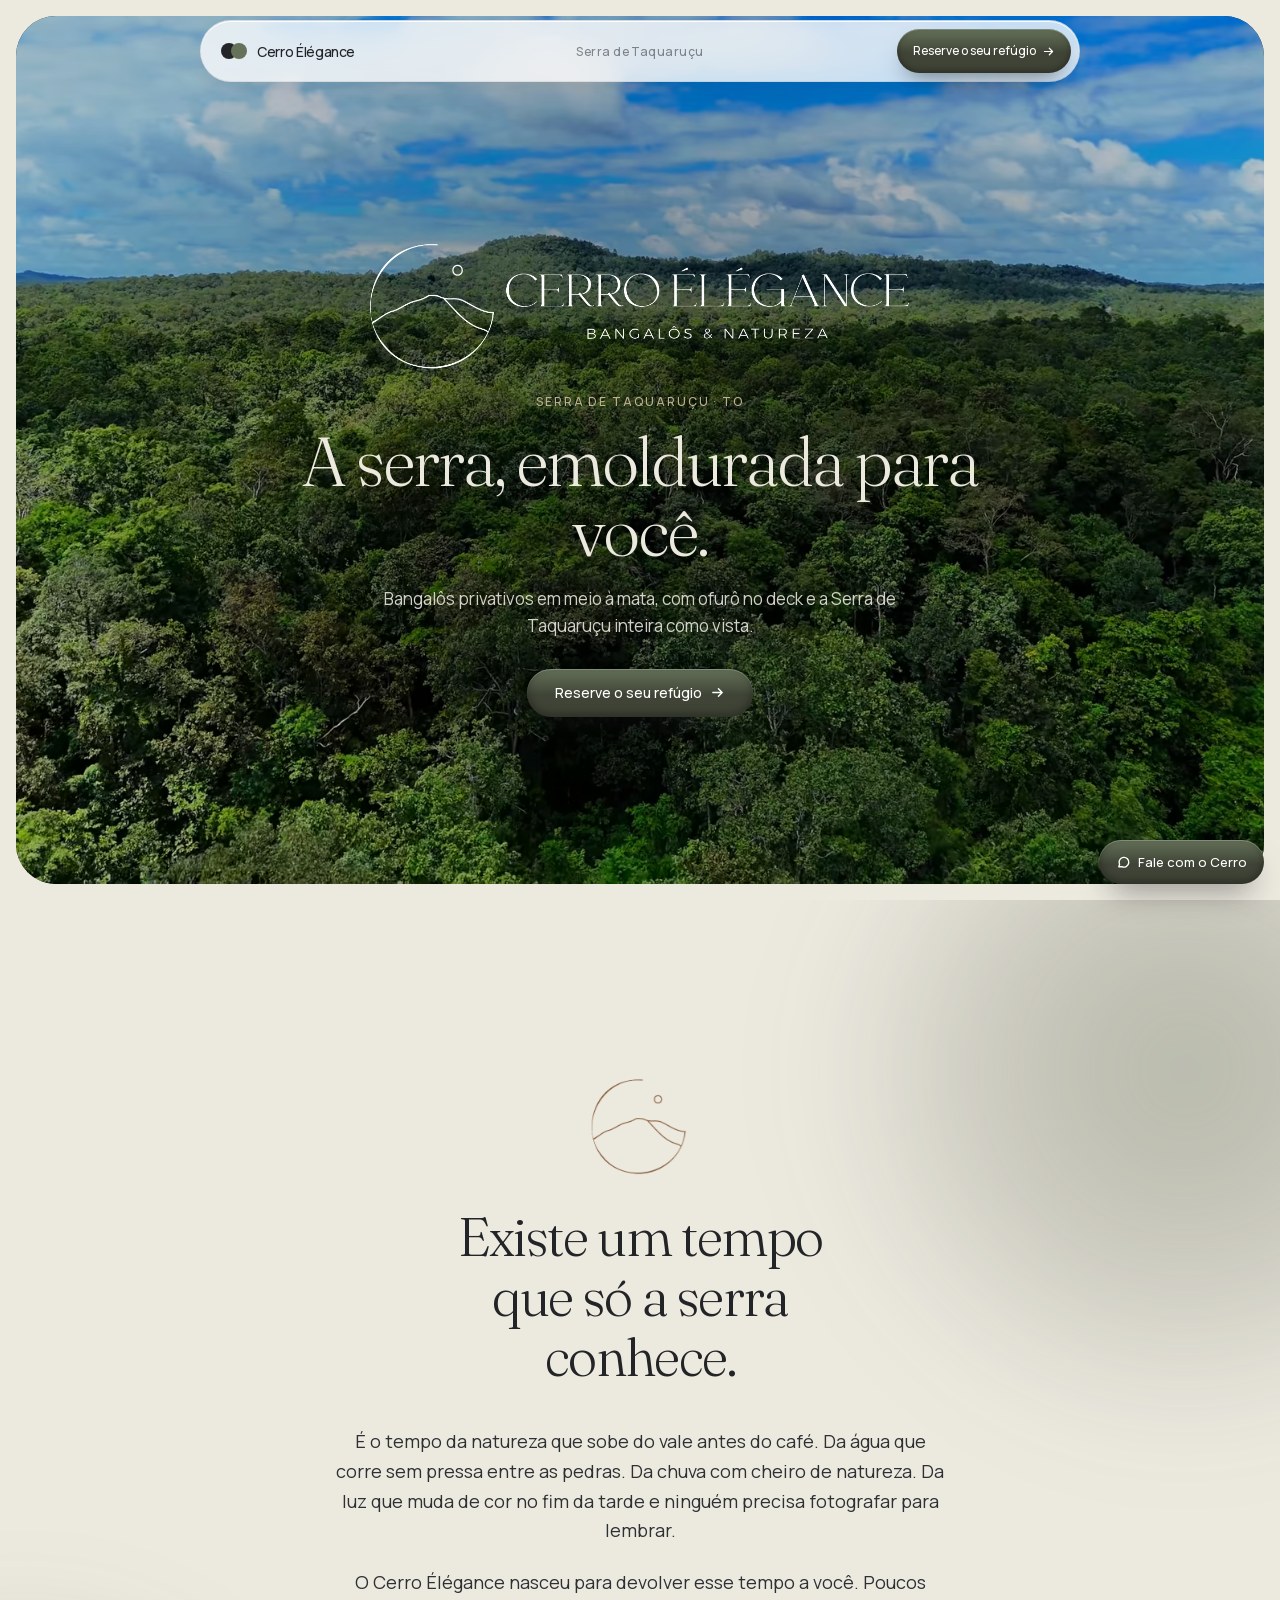
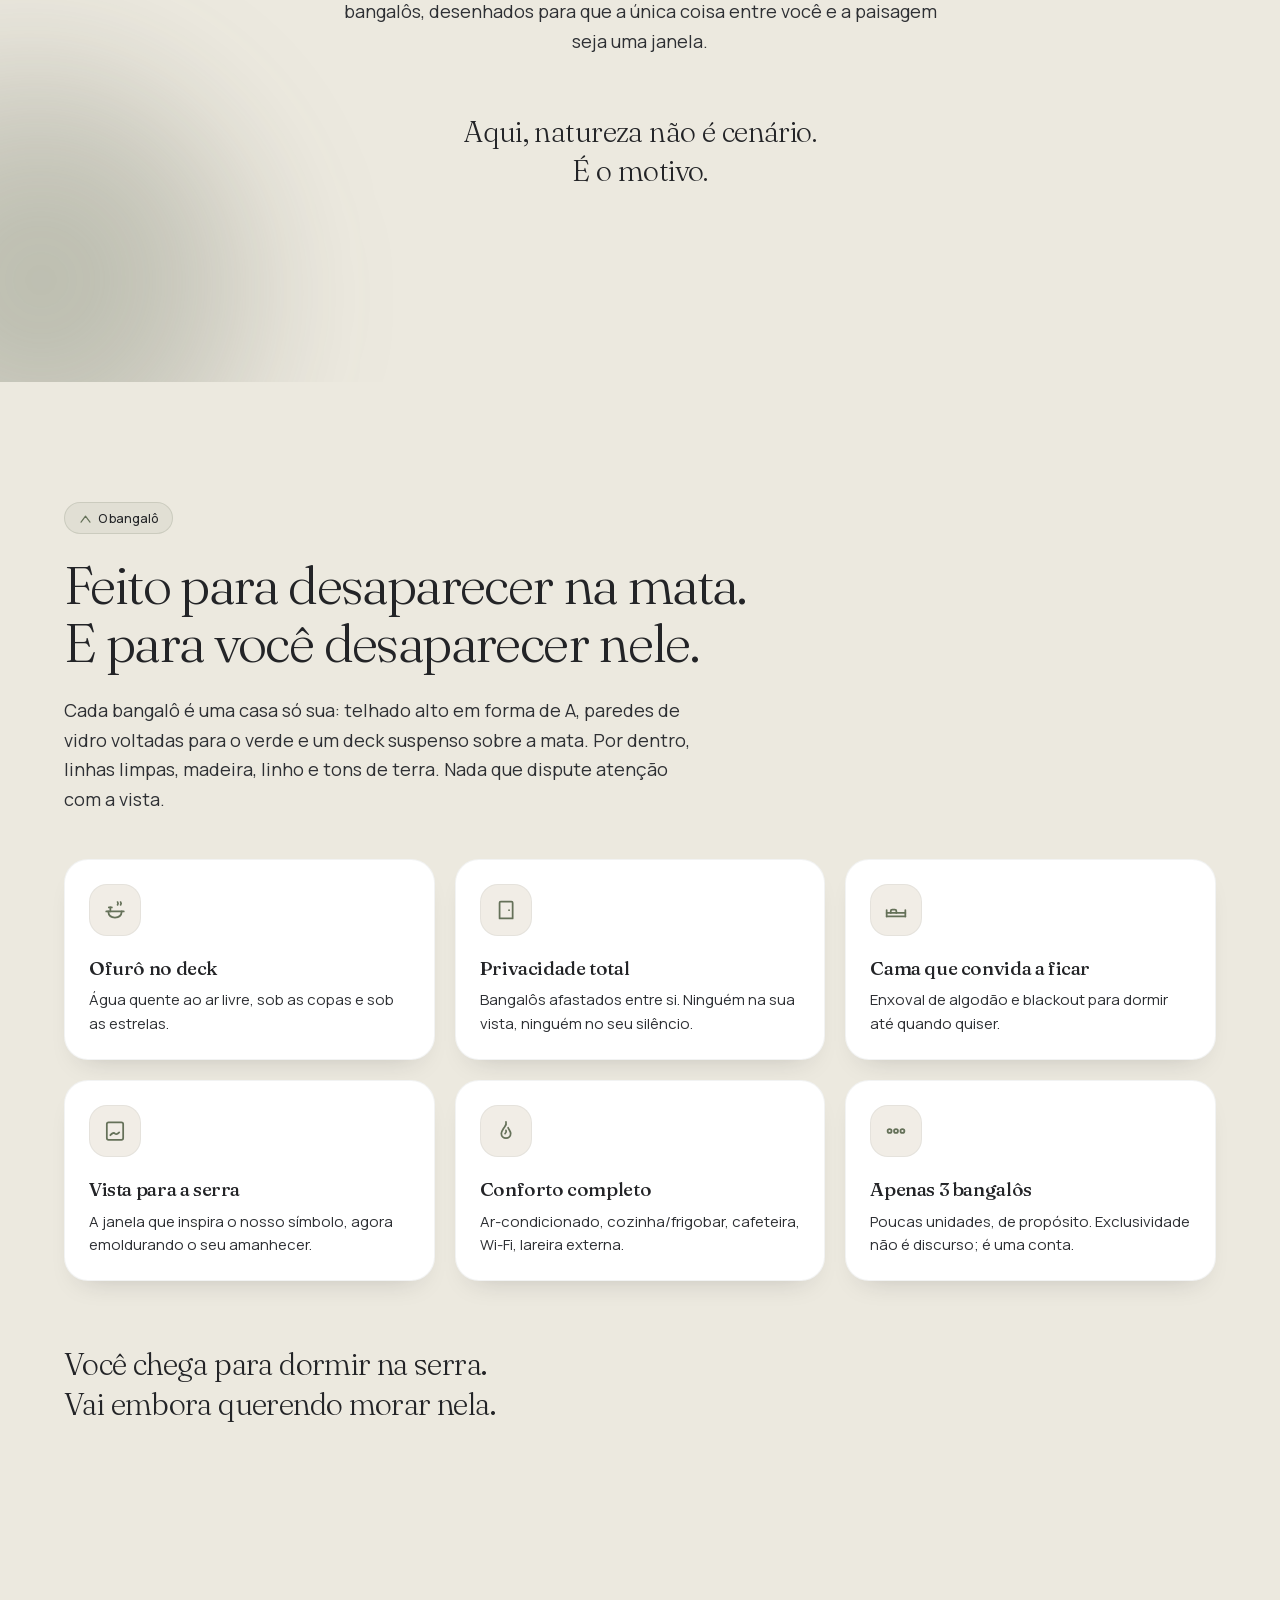
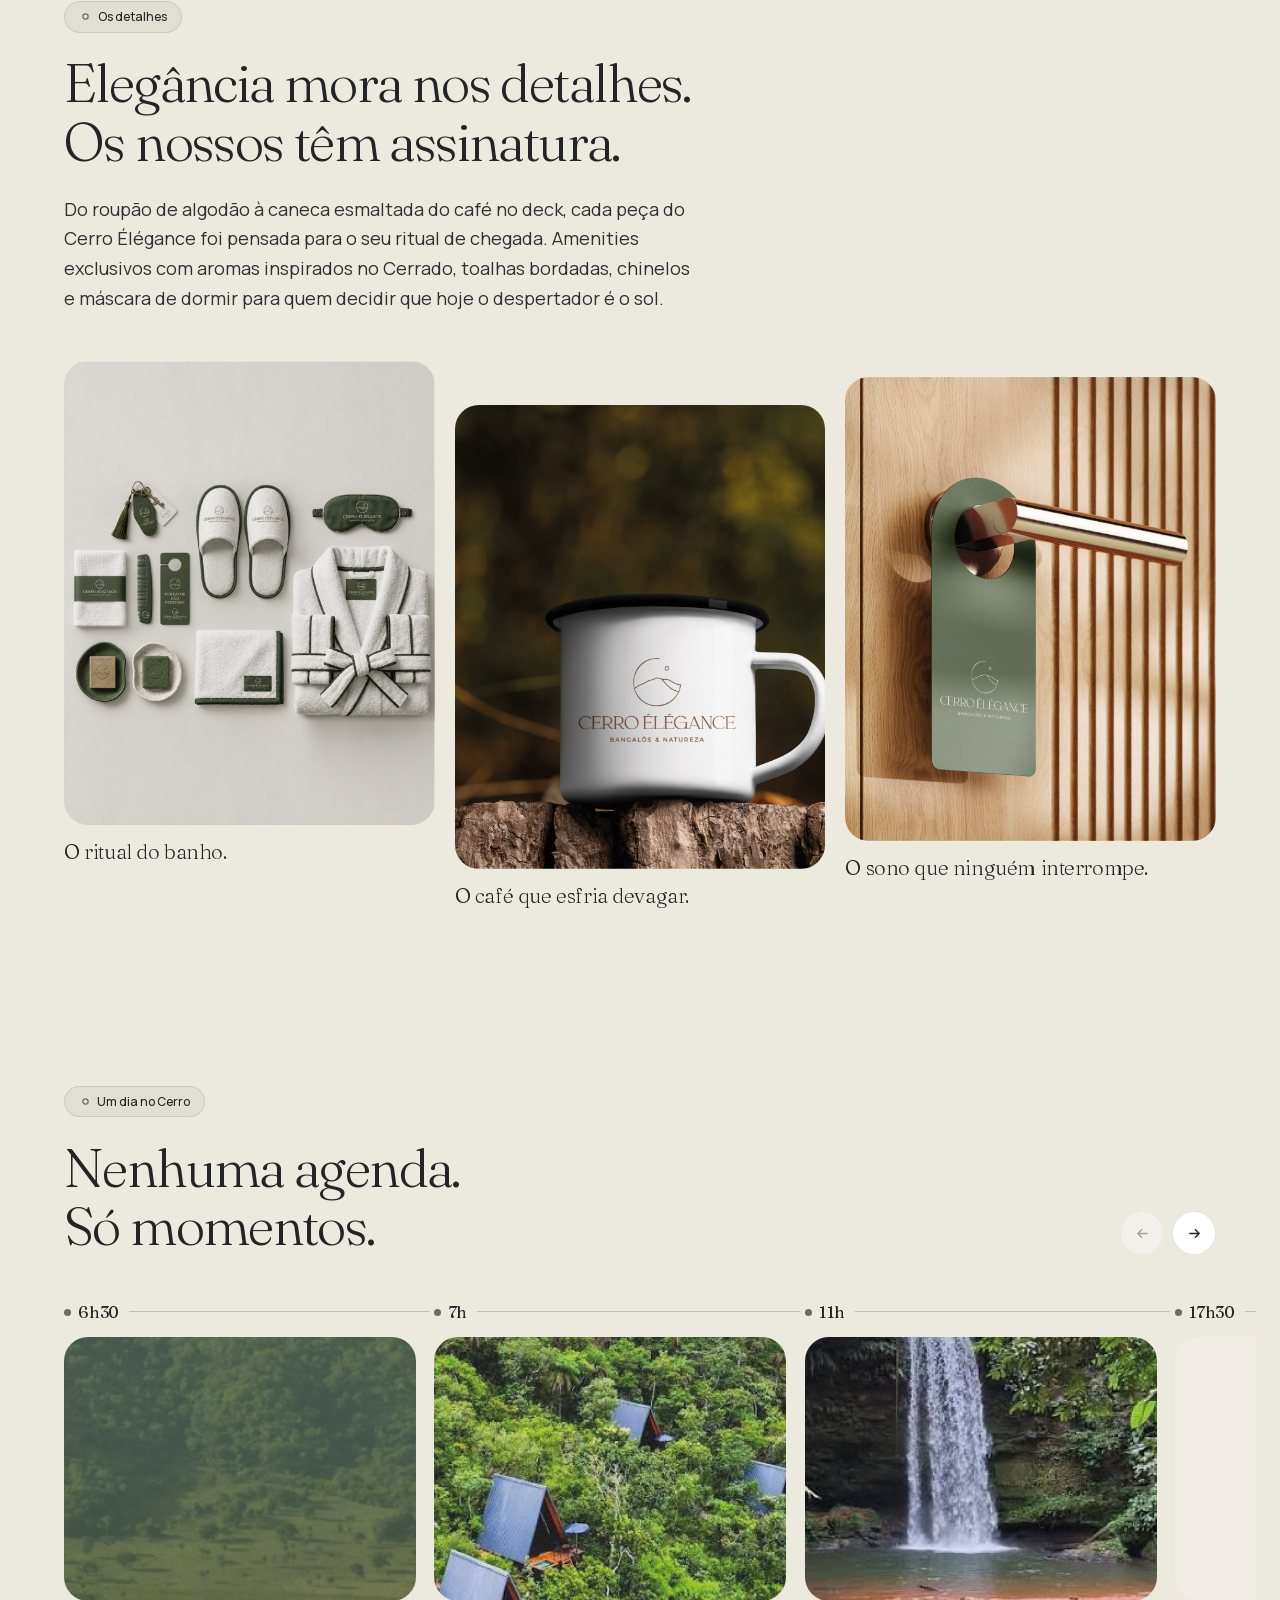
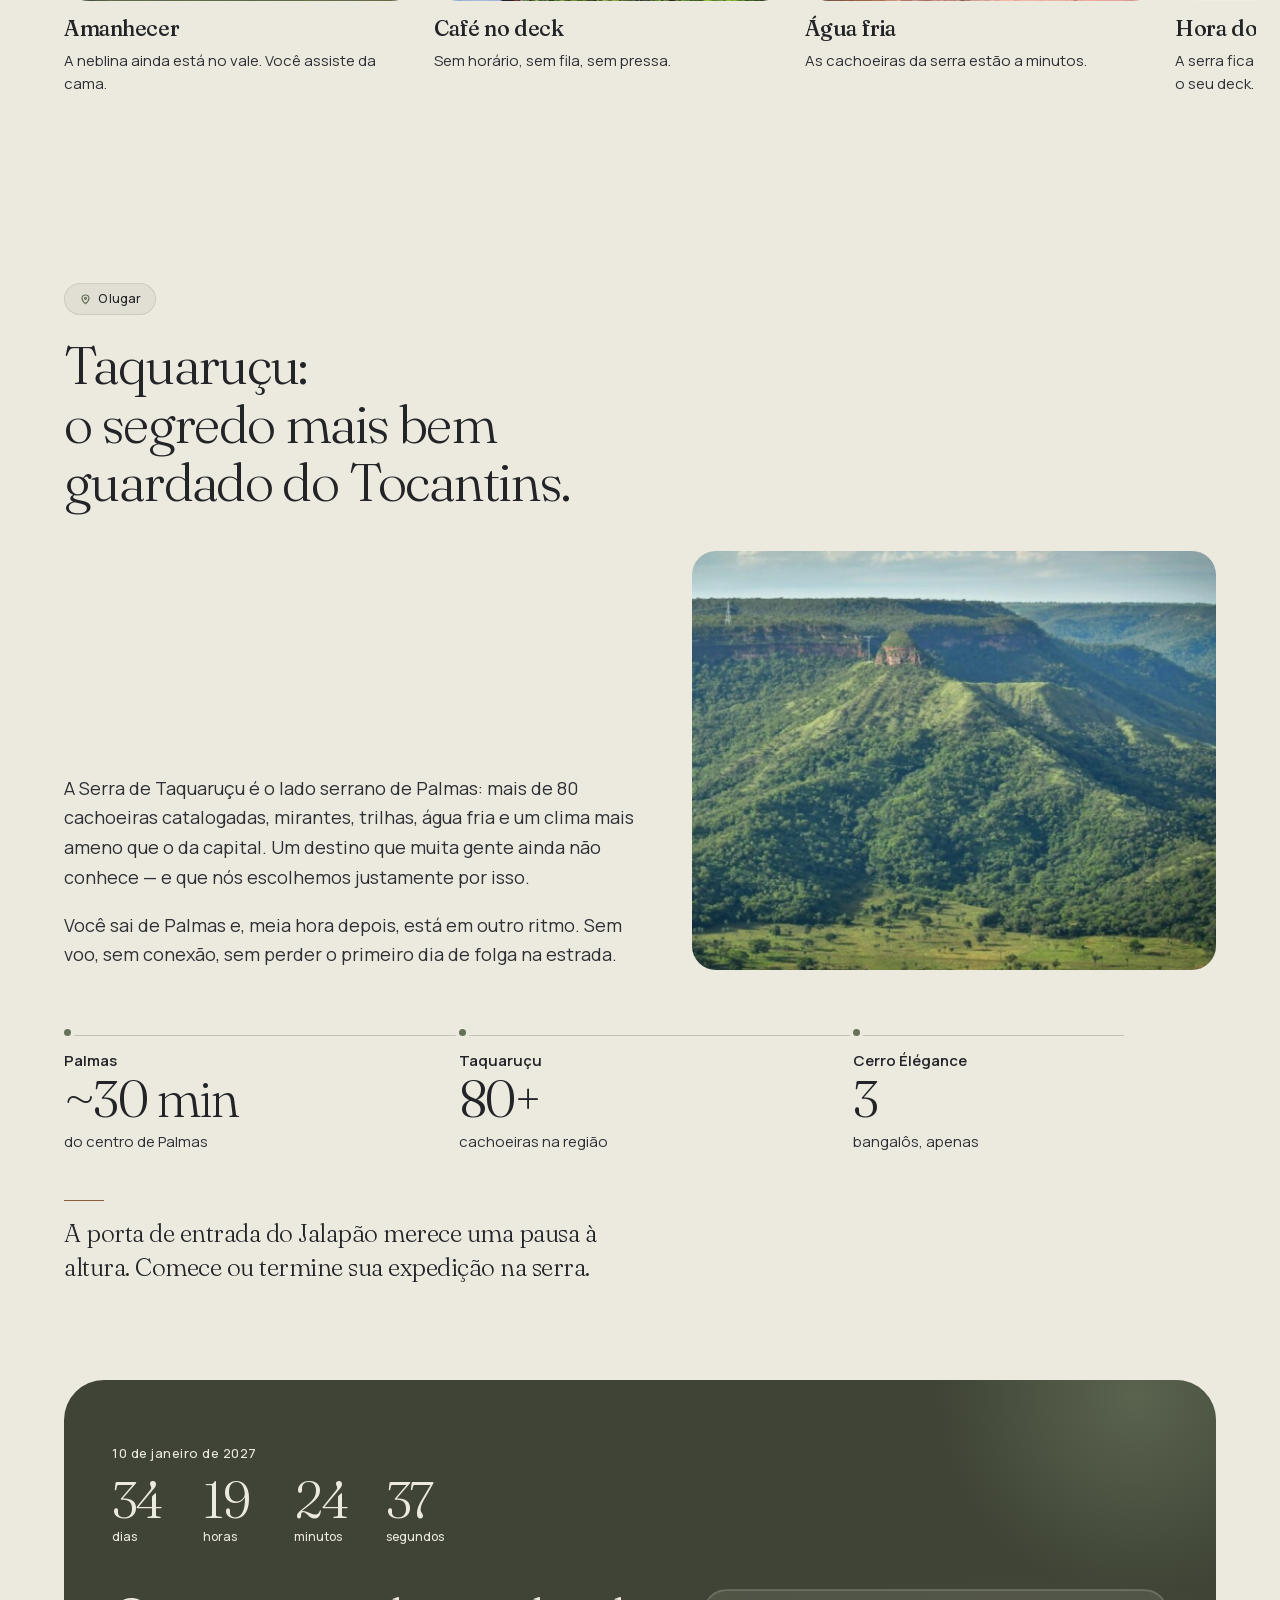
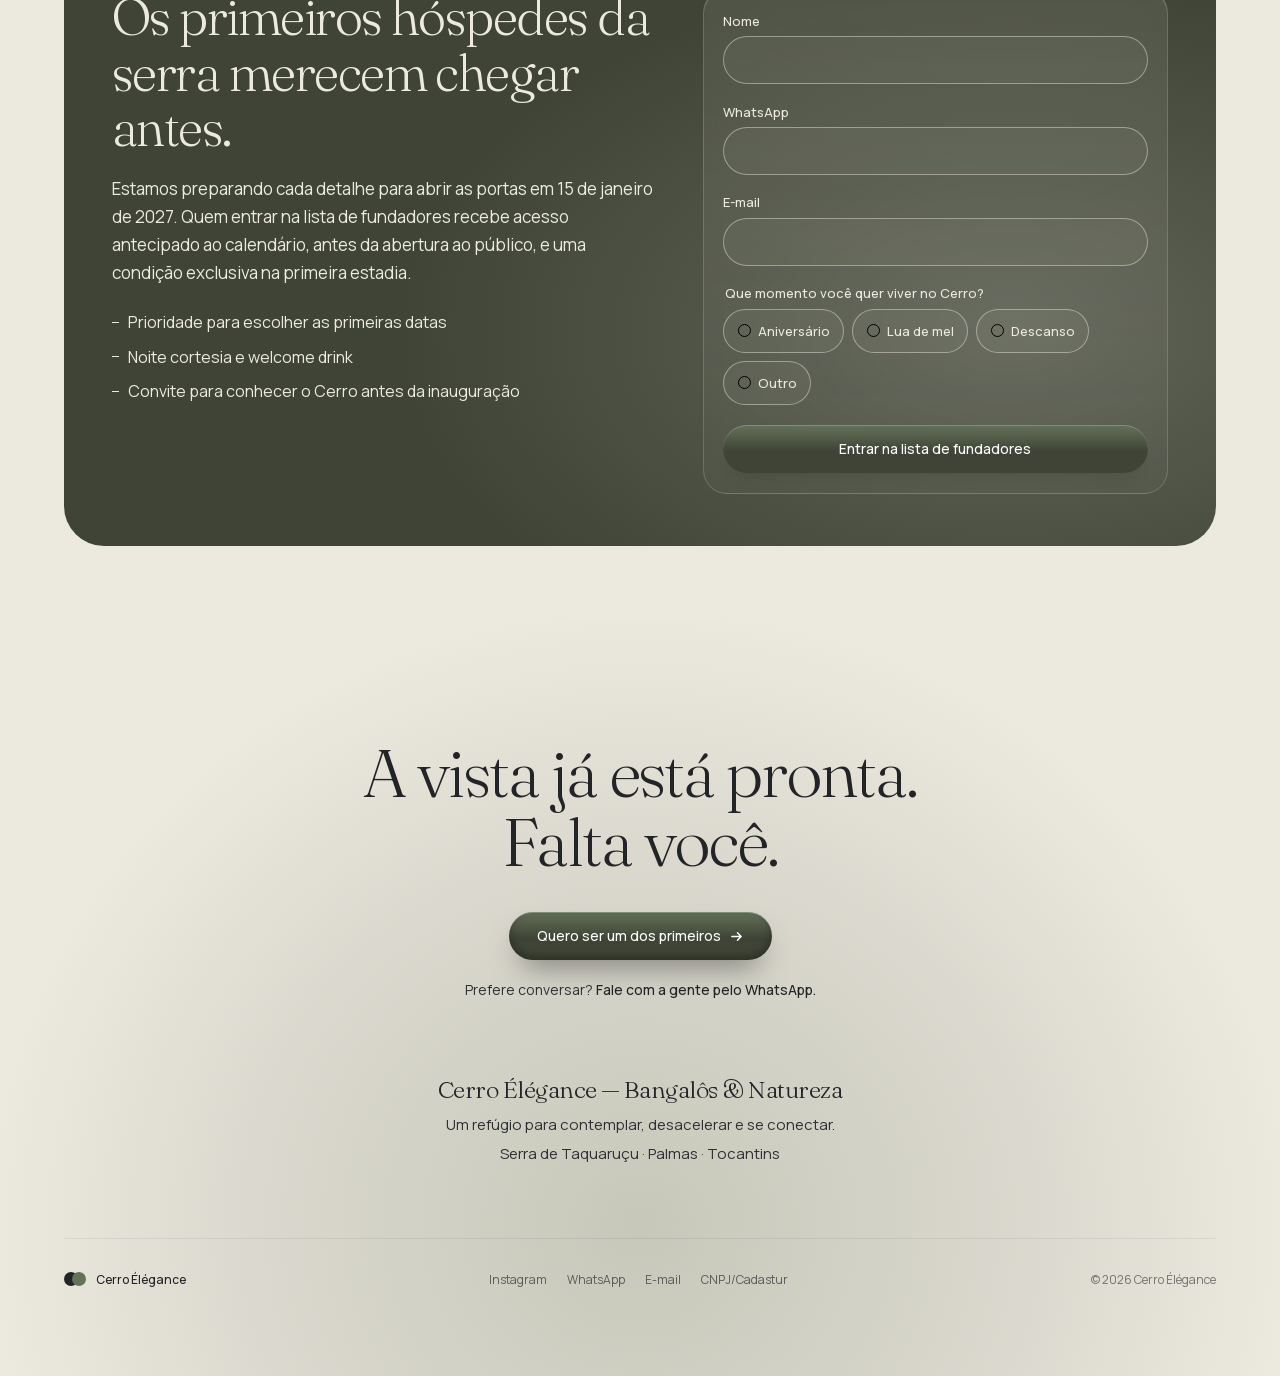
==== index.html @ 6784fa39 "Publica o site do Cerro Élégance." ====
<!DOCTYPE html>
<html lang="pt-BR">
<head>
  <meta charset="utf-8">
  <meta name="viewport" content="width=device-width, initial-scale=1">
  <title>Cerro Élégance — A serra, emoldurada para você</title>
  <meta name="description" content="Bangalôs privativos em meio à mata, com ofurô no deck e a Serra de Taquaruçu inteira como vista.">
  <meta name="theme-color" content="#ECE9DF">
  <meta property="og:title" content="Cerro Élégance — A serra, emoldurada para você">
  <meta property="og:description" content="Bangalôs privativos em meio à mata, com ofurô no deck e a Serra de Taquaruçu inteira como vista.">
  <meta property="og:type" content="website">
  <meta property="og:image" content="assets/hero/hero-floresta-poster.webp">
  <link rel="stylesheet" href="design-system/tokens.css">
  <link rel="stylesheet" href="design-system/assets/overview/assets/fonts.googleapis.com/css2__qf7d38554.css">
  <link rel="stylesheet" href="design-system/assets/overview/assets/fonts.googleapis.com/css2__qed4d15e6.css">
  <link rel="stylesheet" href="design-system/assets/overview/assets/fonts.googleapis.com/css2__q409fcde3.css">
  <link rel="stylesheet" href="css/styles.css">
</head>
<body>
  <a class="skip" href="#conteudo">Ir para o conteúdo</a>

  <header id="nav" class="nav">
    <div id="navCapsule" class="nav-capsule">
      <a class="brand" href="#topo">
        <span class="brand-mark" aria-hidden="true">
          <span></span>
          <span></span>
        </span>
        <span class="brand-name">Cerro Élégance</span>
      </a>
      <p class="nav-place">Serra de Taquaruçu</p>
      <a class="btn nav-cta" href="#reserva">
        Reserve o seu refúgio
        <svg viewBox="0 0 16 16" width="13" height="13" aria-hidden="true">
          <path d="M3 8h10M9 4l4 4-4 4" fill="none" stroke="currentColor" stroke-width="1.5" stroke-linecap="round" stroke-linejoin="round"/>
        </svg>
      </a>
    </div>
  </header>

  <div class="frame">
    <div class="shell">
      <section class="hero" id="topo" aria-label="Cerro Élégance">
        <div class="hero-media">
          <video class="hero-video" autoplay muted loop playsinline preload="auto"
                 poster="assets/hero/hero-floresta-poster.webp"
                 aria-hidden="true">
            <source src="assets/hero/hero-floresta.webm" type='video/webm; codecs="av01.0.08M.10"'>
            <source src="assets/hero/hero-floresta.mp4" type="video/mp4">
          </video>
          <div class="hero-veil" aria-hidden="true"></div>
        </div>

        <div class="hero-copy" id="conteudo">
          <img class="hero-logo" src="assets/brand/logo-branca.png" width="1024" height="247" alt="Cerro Élégance. Bangalôs e natureza.">
          <p class="eyebrow">Serra de Taquaruçu · TO</p>
          <h1>A serra, emoldurada para você.</h1>
          <p class="lead">Bangalôs privativos em meio à mata, com ofurô no deck e a Serra de Taquaruçu inteira como vista.</p>
          <a class="btn" id="reserva" href="#reserva">
            Reserve o seu refúgio
            <svg viewBox="0 0 16 16" width="15" height="15" aria-hidden="true">
              <path d="M3 8h10M9 4l4 4-4 4" fill="none" stroke="currentColor" stroke-width="1.5" stroke-linecap="round" stroke-linejoin="round"/>
            </svg>
          </a>
        </div>
      </section>
    </div>
  </div>

  <section class="tempo" id="tempo" aria-labelledby="tempo-title">
    <div class="tempo-bloom tempo-bloom-a" data-bloom aria-hidden="true"></div>
    <div class="tempo-bloom tempo-bloom-b" data-bloom aria-hidden="true"></div>
    <canvas class="tempo-rain" id="tempoRain" aria-hidden="true"></canvas>
    <div class="tempo-copy">
      <img class="tempo-mark" src="assets/brand/simbolo.png" width="248" height="246" alt="" data-rise>
      <h2 id="tempo-title" data-rise>Existe um tempo que só a serra conhece.</h2>
      <p data-rise>É o tempo da natureza que sobe do vale antes do café. Da água que corre sem pressa entre as pedras. Da chuva com cheiro de natureza. Da luz que muda de cor no fim da tarde e ninguém precisa fotografar para lembrar.</p>
      <p data-rise>O Cerro Élégance nasceu para devolver esse tempo a você. Poucos bangalôs, desenhados para que a única coisa entre você e a paisagem seja uma janela.</p>
      <p class="tempo-close" data-rise>Aqui, natureza não é cenário.<br>É o motivo.</p>
    </div>
  </section>

  <section class="bangalo" id="bangalo" aria-labelledby="bangalo-title" data-reveal>
    <div class="bangalo-inner">
      <p class="bangalo-kicker">
        <svg viewBox="0 0 16 16" width="13" height="13" aria-hidden="true">
          <path d="M2.5 12.5 8 5.2l5.5 7.3" fill="none" stroke="currentColor" stroke-width="1.5" stroke-linecap="round" stroke-linejoin="round"/>
        </svg>
        O bangalô
      </p>
      <h2 id="bangalo-title">Feito para desaparecer na mata.<br class="bangalo-break"> E para você desaparecer nele.</h2>
      <p class="bangalo-lead">Cada bangalô é uma casa só sua: telhado alto em forma de A, paredes de vidro voltadas para o verde e um deck suspenso sobre a mata. Por dentro, linhas limpas, madeira, linho e tons de terra. Nada que dispute atenção com a vista.</p>
      <ul class="bangalo-grid">
        <li>
          <span class="bangalo-icon" aria-hidden="true">
            <svg viewBox="0 0 24 24" width="28" height="28">
              <path d="M4.5 13.2h15"/>
              <path d="M6.2 13.2c.3 3.5 2.6 5.3 5.8 5.3s5.5-1.8 5.8-5.3"/>
              <path d="M8 13.2V9.8"/>
              <path d="M6.7 9.8h2.6"/>
              <path d="M14.2 7.6c.6-.8.6-1.6 0-2.4"/>
              <path d="M16.8 7.6c.6-.8.6-1.6 0-2.4"/>
            </svg>
          </span>
          <h3>Ofurô no deck</h3>
          <p>Água quente ao ar livre, sob as copas e sob as estrelas.</p>
        </li>
        <li>
          <span class="bangalo-icon" aria-hidden="true">
            <svg viewBox="0 0 24 24" width="28" height="28">
              <path d="M7.5 4.8h9.2c.6 0 1 .4 1 1V19.2H6.5V5.8c0-.6.4-1 1-1z"/>
              <path d="M14.6 12.2h.01"/>
            </svg>
          </span>
          <h3>Privacidade total</h3>
          <p>Bangalôs afastados entre si. Ninguém na sua vista, ninguém no seu silêncio.</p>
        </li>
        <li>
          <span class="bangalo-icon" aria-hidden="true">
            <svg viewBox="0 0 24 24" width="28" height="28">
              <path d="M4 17.5V12"/>
              <path d="M20 17.5V12"/>
              <path d="M4 14.5h16"/>
              <path d="M4 17.5h16"/>
              <path d="M7.5 14.5v-1.6c0-.7.6-1.3 1.3-1.3h2.2c.7 0 1.3.6 1.3 1.3v1.6"/>
            </svg>
          </span>
          <h3>Cama que convida a ficar</h3>
          <p>Enxoval de algodão e blackout para dormir até quando quiser.</p>
        </li>
        <li>
          <span class="bangalo-icon" aria-hidden="true">
            <svg viewBox="0 0 24 24" width="28" height="28">
              <rect x="5" y="4.5" width="14" height="15" rx="1.5"/>
              <path d="M8 15.6c1.6-1.8 3-2.4 4-1.4.9.8 2.2.5 3.6-1"/>
            </svg>
          </span>
          <h3>Vista para a serra</h3>
          <p>A janela que inspira o nosso símbolo, agora emoldurando o seu amanhecer.</p>
        </li>
        <li>
          <span class="bangalo-icon" aria-hidden="true">
            <svg viewBox="0 0 24 24" width="28" height="28">
              <path d="M12 4.2c.8 2.6-1 3.8-2 5.4-1.1 1.7-2 2.8-2 4.6a4 4 0 0 0 8 0c0-2-1.4-3.2-2.2-5"/>
              <path d="M12 11.4c.5 1.1 0 2.1-.8 2.8"/>
            </svg>
          </span>
          <h3>Conforto completo</h3>
          <p>Ar-condicionado, cozinha/frigobar, cafeteira, Wi-Fi, lareira externa.</p>
        </li>
        <li>
          <span class="bangalo-icon" aria-hidden="true">
            <svg viewBox="0 0 24 24" width="28" height="28">
              <circle cx="6.5" cy="12" r="1.7"/>
              <circle cx="12" cy="12" r="1.7"/>
              <circle cx="17.5" cy="12" r="1.7"/>
            </svg>
          </span>
          <h3>Apenas 3 bangalôs</h3>
          <p>Poucas unidades, de propósito. Exclusividade não é discurso; é uma conta.</p>
        </li>
      </ul>
      <p class="bangalo-bridge">Você chega para dormir na serra.<br>Vai embora querendo morar nela.</p>
    </div>
  </section>

  <section class="detalhes" id="detalhes" aria-labelledby="detalhes-title" data-reveal>
    <div class="detalhes-inner">
      <p class="detalhes-kicker">
        <svg viewBox="0 0 16 16" width="13" height="13" aria-hidden="true">
          <circle cx="8" cy="8" r="3.25"/>
        </svg>
        Os detalhes
      </p>
      <h2 id="detalhes-title">Elegância mora nos detalhes.<br class="detalhes-break"> Os nossos têm assinatura.</h2>
      <p class="detalhes-lead">Do roupão de algodão à caneca esmaltada do café no deck, cada peça do Cerro Élégance foi pensada para o seu ritual de chegada. Amenities exclusivos com aromas inspirados no Cerrado, toalhas bordadas, chinelos e máscara de dormir para quem decidir que hoje o despertador é o sol.</p>
      <div class="detalhes-gallery">
        <figure>
          <img src="assets/detalhes/ritual-do-banho.jpg" width="1200" height="1500" alt="Roupão de algodão, chinelos, máscara de dormir, toalhas e amenities com a marca Cerro Élégance." loading="lazy" decoding="async">
          <figcaption>O ritual do banho.</figcaption>
        </figure>
        <figure>
          <img src="assets/detalhes/cafe-na-mata.jpg" width="1200" height="1500" alt="Caneca esmaltada branca com a marca Cerro Élégance, sobre um tronco, com a mata ao fundo." loading="lazy" decoding="async">
          <figcaption>O café que esfria devagar.</figcaption>
        </figure>
        <figure>
          <img src="assets/detalhes/sono.jpg" width="1200" height="1500" alt="Aviso de porta do Cerro Élégance pendurado na maçaneta, para ninguém interromper o sono." loading="lazy" decoding="async">
          <figcaption>O sono que ninguém interrompe.</figcaption>
        </figure>
      </div>
    </div>
  </section>

  <section class="dia" id="dia" aria-labelledby="dia-title" data-reveal>
    <div class="dia-inner">
      <div class="dia-head">
        <div>
          <p class="dia-kicker">
            <svg viewBox="0 0 16 16" width="13" height="13" aria-hidden="true">
              <circle cx="8" cy="8" r="3.25"/>
            </svg>
            Um dia no Cerro
          </p>
          <h2 id="dia-title">Nenhuma agenda.<br>Só momentos.</h2>
        </div>
        <div class="dia-nav">
          <button type="button" class="dia-prev" aria-label="Momento anterior">
            <svg viewBox="0 0 16 16" width="15" height="15" aria-hidden="true">
              <path d="M13 8H3M7 4 3 8l4 4" fill="none" stroke="currentColor" stroke-width="1.5" stroke-linecap="round" stroke-linejoin="round"/>
            </svg>
          </button>
          <button type="button" class="dia-next" aria-label="Próximo momento">
            <svg viewBox="0 0 16 16" width="15" height="15" aria-hidden="true">
              <path d="M3 8h10M9 4l4 4-4 4" fill="none" stroke="currentColor" stroke-width="1.5" stroke-linecap="round" stroke-linejoin="round"/>
            </svg>
          </button>
        </div>
      </div>
      <div class="dia-scroll" tabindex="0" aria-label="Momentos do dia. Role para o lado.">
        <ol class="dia-track">
          <li>
            <p class="dia-time">6h30</p>
            <img src="assets/dia/amanhecer.jpg" width="1600" height="613" alt="Vale verde e enevoado da serra, com a mata descendo até o campo." loading="lazy" decoding="async">
            <h3>Amanhecer</h3>
            <p>A neblina ainda está no vale. Você assiste da cama.</p>
          </li>
          <li>
            <p class="dia-time">7h</p>
            <img src="assets/dia/cafe-deck.jpg" width="1265" height="1400" alt="Bangalôs de telhado em A espalhados na mata, cada um no seu canto." loading="lazy" decoding="async">
            <h3>Café no deck</h3>
            <p>Sem horário, sem fila, sem pressa.</p>
          </li>
          <li>
            <p class="dia-time">11h</p>
            <img src="assets/dia/agua-fria.jpg" width="1309" height="1400" alt="Cachoeira caindo num poço cercado de mata." loading="lazy" decoding="async">
            <h3>Água fria</h3>
            <p>As cachoeiras da serra estão a minutos.</p>
          </li>
          <li>
            <p class="dia-time">17h30</p>
            <img class="dia-serra" src="assets/dia/hora-dourada.jpg" width="1400" height="875" alt="Vista da serra, com o paredão e o vale coberto de mata." loading="lazy" decoding="async">
            <h3>Hora dourada</h3>
            <p>A serra fica cor de cobre. O melhor lugar para ver é o seu deck.</p>
          </li>
          <li>
            <p class="dia-time">21h</p>
            <img src="assets/dia/ofuro.jpg" width="1324" height="1400" alt="Bangalô com ofurô no deck de madeira, suspenso sobre a mata." loading="lazy" decoding="async">
            <h3>Ofurô e estrelas</h3>
            <p>Longe da cidade, o céu volta a ser céu.</p>
          </li>
        </ol>
      </div>
    </div>
  </section>

  <section class="lugar" id="lugar" aria-labelledby="lugar-title" data-reveal>
    <div class="lugar-inner">
      <p class="lugar-kicker">
        <svg viewBox="0 0 16 16" width="13" height="13" aria-hidden="true">
          <path d="M8 14.4s4.2-3.6 4.2-6.5a4.2 4.2 0 1 0-8.4 0c0 2.9 4.2 6.5 4.2 6.5z"/>
          <circle cx="8" cy="7.7" r="1.25"/>
        </svg>
        O lugar
      </p>
      <h2 id="lugar-title">Taquaruçu:<br>o segredo mais bem guardado do Tocantins.</h2>
      <div class="lugar-corpo">
        <div class="lugar-copy">
          <p>A Serra de Taquaruçu é o lado serrano de Palmas: mais de 80 cachoeiras catalogadas, mirantes, trilhas, água fria e um clima mais ameno que o da capital. Um destino que muita gente ainda não conhece — e que nós escolhemos justamente por isso.</p>
          <p>Você sai de Palmas e, meia hora depois, está em outro ritmo. Sem voo, sem conexão, sem perder o primeiro dia de folga na estrada.</p>
        </div>
        <figure class="lugar-foto">
          <img src="assets/dia/hora-dourada.jpg" width="1400" height="875" alt="Vista aérea do chapadão da Serra de Taquaruçu, com o paredão e o vale coberto de mata." loading="lazy" decoding="async">
        </figure>
      </div>
      <ol class="lugar-rota" aria-label="De Palmas ao Cerro Élégance">
        <li>
          <span class="lugar-ponto" aria-hidden="true"></span>
          <p class="lugar-nome">Palmas</p>
          <p class="lugar-num">~30 min</p>
          <p class="lugar-nota">do centro de Palmas</p>
        </li>
        <li>
          <span class="lugar-ponto" aria-hidden="true"></span>
          <p class="lugar-nome">Taquaruçu</p>
          <p class="lugar-num">80+</p>
          <p class="lugar-nota">cachoeiras na região</p>
        </li>
        <li>
          <span class="lugar-ponto" aria-hidden="true"></span>
          <p class="lugar-nome">Cerro Élégance</p>
          <p class="lugar-num">3</p>
          <p class="lugar-nota">bangalôs, apenas</p>
        </li>
      </ol>
      <p class="lugar-fora">A porta de entrada do Jalapão merece uma pausa à altura. Comece ou termine sua expedição na serra.</p>
    </div>
  </section>

  <section class="fundadores" id="fundadores" aria-labelledby="fundadores-title" data-reveal>
    <div class="fundadores-shell">
      <div class="fundadores-contagem">
        <p class="fundadores-quando">10 de janeiro de 2027</p>
        <p class="fundadores-leitura" id="fundadores-leitura" aria-live="polite"></p>
        <div class="fundadores-relogio" aria-hidden="true">
          <p><span data-unit="days">00</span><span data-label="days">dias</span></p>
          <p><span data-unit="hours">00</span><span data-label="hours">horas</span></p>
          <p><span data-unit="minutes">00</span><span data-label="minutes">minutos</span></p>
          <p><span data-unit="seconds">00</span><span data-label="seconds">segundos</span></p>
        </div>
      </div>
      <div class="fundadores-grid">
        <div class="fundadores-copy">
          <h2 id="fundadores-title">Os primeiros hóspedes da serra merecem chegar antes.</h2>
          <p>Estamos preparando cada detalhe para abrir as portas em 15 de janeiro de 2027. Quem entrar na lista de fundadores recebe acesso antecipado ao calendário, antes da abertura ao público, e uma condição exclusiva na primeira estadia.</p>
          <ul>
            <li>Prioridade para escolher as primeiras datas</li>
            <li>Noite cortesia e welcome drink</li>
            <li>Convite para conhecer o Cerro antes da inauguração</li>
          </ul>
        </div>
        <form class="fundadores-form" id="lista-fundadores" novalidate>
          <div class="fundadores-field">
            <label for="fundador-nome">Nome</label>
            <input id="fundador-nome" name="nome" type="text" autocomplete="name" required aria-describedby="fundador-nome-erro">
            <p class="fundadores-erro" id="fundador-nome-erro" hidden></p>
          </div>
          <div class="fundadores-field">
            <label for="fundador-whatsapp">WhatsApp</label>
            <input id="fundador-whatsapp" name="whatsapp" type="tel" inputmode="tel" autocomplete="tel" required aria-describedby="fundador-whatsapp-erro">
            <p class="fundadores-erro" id="fundador-whatsapp-erro" hidden></p>
          </div>
          <div class="fundadores-field">
            <label for="fundador-email">E-mail</label>
            <input id="fundador-email" name="email" type="email" autocomplete="email" required aria-describedby="fundador-email-erro">
            <p class="fundadores-erro" id="fundador-email-erro" hidden></p>
          </div>
          <fieldset class="fundadores-momento">
            <legend>Que momento você quer viver no Cerro?</legend>
            <div class="fundadores-opcoes">
              <label><input type="radio" name="momento" value="Aniversário" required> Aniversário</label>
              <label><input type="radio" name="momento" value="Lua de mel"> Lua de mel</label>
              <label><input type="radio" name="momento" value="Descanso"> Descanso</label>
              <label><input type="radio" name="momento" value="Outro"> Outro</label>
            </div>
            <p class="fundadores-erro" id="fundador-momento-erro" hidden></p>
          </fieldset>
          <div class="fundadores-field" id="fundador-outro-campo" hidden>
            <label for="fundador-outro">Qual momento?</label>
            <input id="fundador-outro" name="outro" type="text" maxlength="80" aria-describedby="fundador-outro-erro">
            <p class="fundadores-erro" id="fundador-outro-erro" hidden></p>
          </div>
          <button class="btn fundadores-enviar" type="submit">Entrar na lista de fundadores</button>
          <p class="fundadores-status" id="fundadores-status" role="status"></p>
        </form>
      </div>
    </div>
  </section>

  <footer class="fecho" id="fecho" data-reveal>
    <canvas class="fecho-petalas" id="fechoPetalas" aria-hidden="true"></canvas>
    <div class="fecho-bloom" aria-hidden="true"></div>
    <div class="fecho-cta">
      <h2 id="fecho-title">A vista já está pronta.<br>Falta você.</h2>
      <a class="btn fecho-pre" href="#fundadores">
        Quero ser um dos primeiros
        <svg viewBox="0 0 16 16" width="15" height="15" aria-hidden="true">
          <path d="M3 8h10M9 4l4 4-4 4" fill="none" stroke="currentColor" stroke-width="1.5" stroke-linecap="round" stroke-linejoin="round"/>
        </svg>
      </a>
      <a class="btn fecho-pos" href="#reserva" hidden>
        Reserve o seu refúgio
        <svg viewBox="0 0 16 16" width="15" height="15" aria-hidden="true">
          <path d="M3 8h10M9 4l4 4-4 4" fill="none" stroke="currentColor" stroke-width="1.5" stroke-linecap="round" stroke-linejoin="round"/>
        </svg>
      </a>
      <p class="fecho-linha">Prefere conversar? <a class="fecho-zap" data-contato="whatsapp">Fale com a gente pelo WhatsApp.</a></p>
    </div>
    <div class="fecho-identidade">
      <p class="fecho-nome">Cerro Élégance — Bangalôs &amp; Natureza</p>
      <p>Um refúgio para contemplar, desacelerar e se conectar.</p>
      <p>Serra de Taquaruçu · Palmas · Tocantins</p>
    </div>
    <div class="fecho-bar">
      <a class="fecho-brand" href="#topo">
        <span class="brand-mark fecho-mark" aria-hidden="true"><span></span><span></span></span>
        Cerro Élégance
      </a>
      <nav class="fecho-nav" aria-label="Contato">
        <a data-contato="instagram">Instagram</a>
        <a data-contato="whatsapp">WhatsApp</a>
        <a data-contato="email">E-mail</a>
        <span>CNPJ/Cadastur</span>
      </nav>
      <p class="fecho-copy">© 2026 Cerro Élégance</p>
    </div>
  </footer>

  <a class="zap" data-contato="whatsapp">
    <svg viewBox="0 0 16 16" width="15" height="15" aria-hidden="true">
      <path d="M3 12.5 3.8 10A5.2 5.2 0 1 1 6.2 12.4L3 12.5z" fill="none" stroke="currentColor" stroke-width="1.5" stroke-linejoin="round"/>
    </svg>
    Fale com o Cerro
  </a>

  <script src="js/hero.js"></script>
  <script src="js/tempo.js"></script>
  <script src="js/dia.js"></script>
  <script src="js/fundadores.js"></script>
  <script src="js/fecho.js"></script>
</body>
</html>
---- design-system/tokens.css ----
/* Cerro Élégance — tokens
   Papéis do TerraSprint, com a paleta do cliente.
   Primária, secundária, terciária e quaternária entram onde o sistema já tinha
   um verde, um bege, um marrom e um offwhite. Tinta, grafite e branco ficam:
   sustentam tipo e sombra. O oliva escuro é a primária aprofundada, para o
   botão e o card em destaque continuarem com profundidade. */

:root {
  --color-primary: #657159;
  --color-primary-rgb: 101, 113, 89;
  --color-olive: #3F4436;
  --color-olive-rgb: 63, 68, 54;
  --color-olive-deep: #3A3E32;
  --color-secondary: #BFB091;
  --color-secondary-rgb: 191, 176, 145;
  --color-tertiary: #8B5F40;
  --color-tertiary-rgb: 139, 95, 64;
  --color-quaternary: #ECE9DF;
  --color-shell: #F7F5EF;
  --color-well: #F1EDE6;
  --color-ink: #232427;
  --color-ink-soft: #171719;
  --color-graphite: #2E3034;
  --color-graphite-rgb: 46, 48, 52;
  --color-white: #ffffff;

  --gradient-button: linear-gradient(var(--color-primary) 0%, var(--color-olive) 55%);
  --gradient-featured: linear-gradient(var(--color-primary) 0%, var(--color-olive) 70%);
  --gradient-primary-wash: linear-gradient(180deg, #e4e2d7, #d4d3c7);
  --gradient-sand: linear-gradient(180deg, #e8e3d7, #dad2c0);
  --gradient-porcelain: linear-gradient(180deg, #ffffff, var(--color-well));
  --gradient-sand-panel: linear-gradient(150deg, #e7e1d6, #d3cab4);
  --gradient-clay-panel: linear-gradient(150deg, #e4ded2, #d3c5b6);
  --gradient-primary-panel: linear-gradient(150deg, #deddd2, #ccccbf);

  --font-display: "Fraunces", "Source Serif 4", Georgia, serif;
  --font-ui: "Manrope", sans-serif;
  --font-input: "Geist", Inter, sans-serif;

  --radius-shell: 40px;
  --radius-card: 24px;
  --radius-pill: 999px;
  --shadow-card: 0 1px 0 rgba(255, 255, 255, 0.9) inset, 0 14px 28px -18px rgba(35, 36, 39, 0.25);
  --shadow-button: rgba(255, 255, 255, 0.24) 0 1px 0 inset, rgba(0, 0, 0, 0.35) 0 -3px 8px inset, rgba(23, 23, 25, 0.55) 0 16px 30px -12px;

  --ds-ink: var(--color-ink);
  --ds-graphite: rgb(var(--color-graphite-rgb));
  --ds-green: rgb(var(--color-primary-rgb));
  --ds-deep: var(--color-primary);
  --ds-ground: var(--color-quaternary);
  --ds-shell: var(--color-shell);
}
---- design-system/assets/overview/assets/fonts.googleapis.com/css2__qf7d38554.css ----
/* latin */
@font-face {
  font-family: 'Fraunces';
  font-style: normal;
  font-weight: 300 900;
  font-display: swap;
  src: url(../fonts.gstatic.com/s/fraunces/v38/6NU78FyLNQOQZAnv9bYEvDiIdE9Ea92uemAk_WBq8U_9v0c2Wa0KxC9TeP2Xz5c.woff2) format('woff2');
  unicode-range: U+0000-00FF, U+0131, U+0152-0153, U+02BB-02BC, U+02C6, U+02DA, U+02DC, U+0304, U+0308, U+0329, U+2000-206F, U+20AC, U+2122, U+2191, U+2193, U+2212, U+2215, U+FEFF, U+FFFD;
}
---- design-system/assets/overview/assets/fonts.googleapis.com/css2__qed4d15e6.css ----
/* latin */
@font-face {
  font-family: 'Manrope';
  font-style: normal;
  font-weight: 300;
  font-display: swap;
  src: url(../fonts.gstatic.com/s/manrope/v20/xn7gYHE41ni1AdIRggexSvfedN4.woff2) format('woff2');
  unicode-range: U+0000-00FF, U+0131, U+0152-0153, U+02BB-02BC, U+02C6, U+02DA, U+02DC, U+0304, U+0308, U+0329, U+2000-206F, U+20AC, U+2122, U+2191, U+2193, U+2212, U+2215, U+FEFF, U+FFFD;
}
/* latin */
@font-face {
  font-family: 'Manrope';
  font-style: normal;
  font-weight: 400;
  font-display: swap;
  src: url(../fonts.gstatic.com/s/manrope/v20/xn7gYHE41ni1AdIRggexSvfedN4.woff2) format('woff2');
  unicode-range: U+0000-00FF, U+0131, U+0152-0153, U+02BB-02BC, U+02C6, U+02DA, U+02DC, U+0304, U+0308, U+0329, U+2000-206F, U+20AC, U+2122, U+2191, U+2193, U+2212, U+2215, U+FEFF, U+FFFD;
}
/* latin */
@font-face {
  font-family: 'Manrope';
  font-style: normal;
  font-weight: 500;
  font-display: swap;
  src: url(../fonts.gstatic.com/s/manrope/v20/xn7gYHE41ni1AdIRggexSvfedN4.woff2) format('woff2');
  unicode-range: U+0000-00FF, U+0131, U+0152-0153, U+02BB-02BC, U+02C6, U+02DA, U+02DC, U+0304, U+0308, U+0329, U+2000-206F, U+20AC, U+2122, U+2191, U+2193, U+2212, U+2215, U+FEFF, U+FFFD;
}
/* latin */
@font-face {
  font-family: 'Manrope';
  font-style: normal;
  font-weight: 600;
  font-display: swap;
  src: url(../fonts.gstatic.com/s/manrope/v20/xn7gYHE41ni1AdIRggexSvfedN4.woff2) format('woff2');
  unicode-range: U+0000-00FF, U+0131, U+0152-0153, U+02BB-02BC, U+02C6, U+02DA, U+02DC, U+0304, U+0308, U+0329, U+2000-206F, U+20AC, U+2122, U+2191, U+2193, U+2212, U+2215, U+FEFF, U+FFFD;
}
/* latin */
@font-face {
  font-family: 'Manrope';
  font-style: normal;
  font-weight: 700;
  font-display: swap;
  src: url(../fonts.gstatic.com/s/manrope/v20/xn7gYHE41ni1AdIRggexSvfedN4.woff2) format('woff2');
  unicode-range: U+0000-00FF, U+0131, U+0152-0153, U+02BB-02BC, U+02C6, U+02DA, U+02DC, U+0304, U+0308, U+0329, U+2000-206F, U+20AC, U+2122, U+2191, U+2193, U+2212, U+2215, U+FEFF, U+FFFD;
}
/* latin */
@font-face {
  font-family: 'Manrope';
  font-style: normal;
  font-weight: 800;
  font-display: swap;
  src: url(../fonts.gstatic.com/s/manrope/v20/xn7gYHE41ni1AdIRggexSvfedN4.woff2) format('woff2');
  unicode-range: U+0000-00FF, U+0131, U+0152-0153, U+02BB-02BC, U+02C6, U+02DA, U+02DC, U+0304, U+0308, U+0329, U+2000-206F, U+20AC, U+2122, U+2191, U+2193, U+2212, U+2215, U+FEFF, U+FFFD;
}
---- design-system/assets/overview/assets/fonts.googleapis.com/css2__q409fcde3.css ----
/* latin */
@font-face {
  font-family: 'Geist';
  font-style: normal;
  font-weight: 300;
  font-display: swap;
  src: url(../fonts.gstatic.com/s/geist/v5/gyByhwUxId8gMEwcGFWNOITd.woff2) format('woff2');
  unicode-range: U+0000-00FF, U+0131, U+0152-0153, U+02BB-02BC, U+02C6, U+02DA, U+02DC, U+0304, U+0308, U+0329, U+2000-206F, U+20AC, U+2122, U+2191, U+2193, U+2212, U+2215, U+FEFF, U+FFFD;
}
/* latin */
@font-face {
  font-family: 'Geist';
  font-style: normal;
  font-weight: 400;
  font-display: swap;
  src: url(../fonts.gstatic.com/s/geist/v5/gyByhwUxId8gMEwcGFWNOITd.woff2) format('woff2');
  unicode-range: U+0000-00FF, U+0131, U+0152-0153, U+02BB-02BC, U+02C6, U+02DA, U+02DC, U+0304, U+0308, U+0329, U+2000-206F, U+20AC, U+2122, U+2191, U+2193, U+2212, U+2215, U+FEFF, U+FFFD;
}
/* latin */
@font-face {
  font-family: 'Geist';
  font-style: normal;
  font-weight: 500;
  font-display: swap;
  src: url(../fonts.gstatic.com/s/geist/v5/gyByhwUxId8gMEwcGFWNOITd.woff2) format('woff2');
  unicode-range: U+0000-00FF, U+0131, U+0152-0153, U+02BB-02BC, U+02C6, U+02DA, U+02DC, U+0304, U+0308, U+0329, U+2000-206F, U+20AC, U+2122, U+2191, U+2193, U+2212, U+2215, U+FEFF, U+FFFD;
}
/* latin */
@font-face {
  font-family: 'Geist';
  font-style: normal;
  font-weight: 600;
  font-display: swap;
  src: url(../fonts.gstatic.com/s/geist/v5/gyByhwUxId8gMEwcGFWNOITd.woff2) format('woff2');
  unicode-range: U+0000-00FF, U+0131, U+0152-0153, U+02BB-02BC, U+02C6, U+02DA, U+02DC, U+0304, U+0308, U+0329, U+2000-206F, U+20AC, U+2122, U+2191, U+2193, U+2212, U+2215, U+FEFF, U+FFFD;
}
---- css/styles.css ----
*,
*::before,
*::after {
  box-sizing: border-box;
}

html {
  scroll-behavior: smooth;
}

body {
  margin: 0;
  min-height: 100svh;
  background: var(--color-quaternary);
  color: var(--color-graphite);
  font-family: var(--font-ui);
  -webkit-font-smoothing: antialiased;
}

.skip {
  position: absolute;
  left: 1rem;
  top: 0;
  transform: translateY(-120%);
  z-index: 80;
  padding: 0.6rem 1rem;
  border-radius: var(--radius-pill);
  background: var(--color-white);
  color: var(--color-ink);
  font-size: 0.875rem;
  font-weight: 500;
  text-decoration: none;
}

.skip:focus {
  transform: none;
  top: 0.75rem;
}

.nav {
  position: fixed;
  z-index: 50;
  top: 1.25rem;
  left: 50%;
  width: calc(100% - 2rem);
  max-width: 880px;
  transform: translateX(-50%);
}

.nav-capsule {
  position: relative;
  display: flex;
  align-items: center;
  justify-content: space-between;
  gap: 0.75rem;
  min-height: 52px;
  padding: 0.5rem 0.5rem 0.5rem 1.25rem;
  border: 1px solid rgba(46, 48, 52, 0.08);
  border-radius: 36px;
  background: rgba(255, 255, 255, 0.78);
  box-shadow:
    rgba(255, 255, 255, 0.9) 0 1px 0 inset,
    rgba(35, 36, 39, 0.18) 0 10px 30px -14px;
  backdrop-filter: blur(18px);
  -webkit-backdrop-filter: blur(18px);
  transition: background 0.5s, box-shadow 0.5s;
}

.nav-capsule.is-scrolled {
  background: rgba(255, 255, 255, 0.9);
  box-shadow:
    rgba(255, 255, 255, 0.9) 0 1px 0 inset,
    rgba(35, 36, 39, 0.3) 0 20px 44px -16px;
}

.brand {
  display: inline-flex;
  align-items: center;
  gap: 0.625rem;
  min-height: 44px;
  color: var(--color-ink);
  font-size: 0.875rem;
  font-weight: 500;
  letter-spacing: -0.025em;
  text-decoration: none;
}

.brand-mark {
  display: inline-flex;
  align-items: center;
}

.brand-mark span {
  display: block;
  width: 16px;
  height: 16px;
  border-radius: 999px;
  background: var(--color-ink);
}

.brand-mark span + span {
  margin-left: -0.375rem;
  background: var(--color-primary);
}

.nav-place {
  position: absolute;
  left: 50%;
  margin: 0;
  color: rgba(46, 48, 52, 0.55);
  font-size: 0.75rem;
  font-weight: 500;
  letter-spacing: 0.04em;
  white-space: nowrap;
  transform: translateX(-50%);
}

.btn {
  display: inline-flex;
  align-items: center;
  justify-content: center;
  gap: 0.5rem;
  min-height: 48px;
  padding: 0.875rem 1.75rem;
  border-radius: var(--radius-pill);
  background: var(--gradient-button);
  box-shadow: var(--shadow-button);
  color: var(--color-white);
  font-family: var(--font-ui);
  font-size: 0.875rem;
  font-weight: 500;
  line-height: 1;
  text-decoration: none;
  transition: transform 0.3s;
}

.nav-cta {
  min-height: 44px;
  padding: 0.55rem 1rem;
  font-size: 0.75rem;
  gap: 0.375rem;
  box-shadow:
    rgba(255, 255, 255, 0.22) 0 1px 0 inset,
    rgba(0, 0, 0, 0.35) 0 -2px 6px inset,
    rgba(23, 23, 25, 0.55) 0 12px 22px -10px;
}

.btn svg {
  flex: none;
  transition: transform 0.3s;
}

.btn:hover {
  transform: translateY(-2px);
}

.btn:hover svg {
  transform: translateX(2px);
}

.btn:focus-visible,
.brand:focus-visible,
.skip:focus-visible {
  outline: 2px solid var(--color-primary);
  outline-offset: 3px;
}

.hero .btn:focus-visible {
  outline-color: var(--color-quaternary);
}

.frame {
  padding: 0.5rem;
}

.shell {
  overflow: hidden;
  min-height: calc(100svh - 1rem);
  border-radius: 28px;
  background: #141814;
}

.hero {
  position: relative;
  display: grid;
  place-items: center;
  min-height: calc(100svh - 1rem);
  padding: 6.75rem 1.25rem 3.25rem;
}

.hero-media {
  position: absolute;
  inset: 0;
}

.hero-video {
  width: 100%;
  height: 100%;
  object-fit: cover;
}

.hero-veil {
  position: absolute;
  inset: 0;
  background:
    radial-gradient(ellipse 78% 68% at 50% 46%, rgba(0, 0, 0, 0.46), rgba(0, 0, 0, 0.2) 72%);
}

.hero-copy {
  position: relative;
  z-index: 1;
  display: flex;
  flex-direction: column;
  align-items: center;
  width: min(44rem, 100%);
  text-align: center;
}

.hero-logo {
  width: min(34rem, 88vw);
  height: auto;
}

.eyebrow {
  margin: 1.4rem 0 0;
  color: var(--color-secondary);
  font-size: 0.72rem;
  font-weight: 500;
  letter-spacing: 0.14em;
  line-height: 1.55;
  text-transform: uppercase;
}

h1 {
  margin: 0.9rem 0 0;
  color: var(--color-quaternary);
  font-family: var(--font-display);
  font-size: clamp(2.35rem, 5.4vw, 4.6rem);
  font-weight: 300;
  letter-spacing: -0.03em;
  line-height: 1.02;
}

.lead {
  margin: 1.15rem 0 0;
  max-width: 36rem;
  color: rgba(236, 233, 223, 0.88);
  font-size: 1.0625rem;
  font-weight: 400;
  line-height: 1.6;
}

.hero-copy .btn {
  margin-top: 1.85rem;
}

@media (min-width: 640px) {
  .frame {
    padding: 0.75rem;
  }

  .shell,
  .hero {
    min-height: calc(100svh - 1.5rem);
  }

  .shell {
    border-radius: 40px;
  }

  .eyebrow {
    font-size: 0.75rem;
    letter-spacing: 0.16em;
  }
}

@media (min-width: 1024px) {
  .frame {
    padding: 1rem;
  }

  .shell,
  .hero {
    min-height: calc(100svh - 2rem);
  }
}

@media (max-width: 760px) {
  .nav-place {
    display: none;
  }
}

@media (max-width: 480px) {
  .nav {
    width: calc(100% - 1rem);
  }

  .brand-name {
    font-size: 0.8125rem;
  }
}

@media (max-width: 420px) {
  .nav-cta {
    padding-inline: 0.85rem;
  }

  .hero {
    padding-top: 6rem;
  }

  .lead {
    font-size: 1rem;
  }
}

.tempo {
  position: relative;
  overflow: hidden;
  padding: 8.5rem 1.5rem 8rem;
  background: var(--color-quaternary);
}

.tempo-bloom {
  position: absolute;
  border-radius: 50%;
  background: radial-gradient(circle at 55% 45%, rgba(101, 113, 89, 0.42) 0%, rgba(63, 68, 54, 0.18) 40%, transparent 70%);
  filter: blur(60px);
  pointer-events: none;
  transition: transform 0.7s ease-out;
}

.tempo-bloom-a {
  top: -12%;
  right: -16%;
  width: min(52vw, 680px);
  height: min(52vw, 680px);
}

.tempo-bloom-b {
  bottom: -18%;
  left: -20%;
  width: min(44vw, 540px);
  height: min(44vw, 540px);
}

.tempo-rain {
  position: absolute;
  inset: 0;
  z-index: 1;
  width: 100%;
  height: 100%;
  pointer-events: none;
}

.tempo-copy {
  position: relative;
  z-index: 2;
  display: flex;
  flex-direction: column;
  align-items: center;
  width: min(38rem, 100%);
  margin-inline: auto;
  text-align: center;
}

.tempo-mark {
  width: 5.25rem;
  height: auto;
}

.tempo h2 {
  margin: 2rem 0 0;
  max-width: 8em;
  color: var(--color-ink);
  font-family: var(--font-display);
  font-size: clamp(2.15rem, 4.4vw, 3.35rem);
  font-weight: 300;
  letter-spacing: -0.03em;
  line-height: 1.12;
}

.tempo-copy p {
  margin: 2.5rem 0 0;
  color: var(--color-graphite);
  font-size: 1.125rem;
  font-weight: 400;
  line-height: 1.65;
}

.tempo-copy p + p {
  margin-top: 1.35rem;
}

.tempo-copy .tempo-close {
  margin-top: 3.5rem;
  color: var(--color-ink);
  font-family: var(--font-display);
  font-size: clamp(1.4rem, 2.3vw, 1.8rem);
  font-weight: 300;
  letter-spacing: -0.02em;
  line-height: 1.35;
}

.js .tempo:not(.is-in) .tempo-copy > * {
  opacity: 0;
  transform: translateY(14px);
}

.js .tempo.is-in .tempo-copy > * {
  animation: tempo-rise 0.8s ease-out forwards;
}

.js .tempo.is-in .tempo-copy > *:nth-child(2) { animation-delay: 90ms; }
.js .tempo.is-in .tempo-copy > *:nth-child(3) { animation-delay: 180ms; }
.js .tempo.is-in .tempo-copy > *:nth-child(4) { animation-delay: 270ms; }
.js .tempo.is-in .tempo-copy > *:nth-child(5) { animation-delay: 360ms; }

@keyframes tempo-rise {
  to {
    opacity: 1;
    transform: none;
  }
}

@media (max-width: 760px) {
  .tempo-bloom-a {
    top: -1.5rem;
    right: -2.5rem;
    width: 78vw;
    height: 78vw;
  }

  .tempo-bloom-b {
    bottom: -2rem;
    left: -3rem;
    width: 72vw;
    height: 72vw;
  }
}

@media (min-width: 768px) {
  .tempo {
    padding: 9.5rem 2rem 11rem;
  }

  .tempo-mark {
    width: 6.25rem;
  }
}

@media (min-width: 1024px) {
  .tempo {
    padding-block: 11rem 12rem;
  }
}

.bangalo {
  padding: 6.5rem 1.5rem 2.5rem;
  background: var(--color-quaternary);
}

.bangalo-inner {
  width: min(72rem, 100%);
  margin-inline: auto;
}

.bangalo-kicker {
  display: inline-flex;
  align-items: center;
  gap: 0.4rem;
  margin: 0;
  padding: 0.4rem 0.85rem;
  border: 1px solid rgba(101, 113, 89, 0.18);
  border-radius: var(--radius-pill);
  background: rgba(101, 113, 89, 0.08);
  color: var(--color-ink);
  font-size: 0.75rem;
  font-weight: 500;
}

.bangalo-kicker svg {
  color: var(--color-primary);
}

.bangalo h2 {
  margin: 1.35rem 0 0;
  max-width: 14em;
  color: var(--color-ink);
  font-family: var(--font-display);
  font-size: clamp(2.15rem, 4.2vw, 3.6rem);
  font-weight: 300;
  letter-spacing: -0.03em;
  line-height: 1.08;
}

.bangalo-lead {
  max-width: 40rem;
  margin: 1.5rem 0 0;
  color: var(--color-graphite);
  font-size: 1.125rem;
  line-height: 1.65;
}

.bangalo-grid {
  display: grid;
  grid-template-columns: 1fr;
  gap: 1rem;
  margin: 2.75rem 0 0;
  padding: 0;
  list-style: none;
}

.bangalo-grid > li {
  display: flex;
  flex-direction: column;
  align-items: flex-start;
  padding: 1.5rem;
  border: 1px solid rgba(46, 48, 52, 0.06);
  border-radius: var(--radius-card);
  background: var(--color-white);
  box-shadow: var(--shadow-card);
  transition: transform 0.3s;
}

.bangalo-grid > li:hover {
  transform: translateY(-2px);
}

.bangalo-icon {
  display: inline-flex;
  align-items: center;
  justify-content: center;
  width: 52px;
  height: 52px;
  border: 1px solid rgba(46, 48, 52, 0.06);
  border-radius: 18px;
  background: var(--color-well);
  color: var(--color-primary);
}

.bangalo-icon svg {
  fill: none;
  stroke: currentColor;
  stroke-width: 1.5;
  stroke-linecap: round;
  stroke-linejoin: round;
}

.bangalo-grid h3 {
  margin: 1.25rem 0 0;
  color: var(--color-ink);
  font-family: var(--font-display);
  font-size: 1.2rem;
  font-weight: 500;
  letter-spacing: -0.02em;
  line-height: 1.25;
}

.bangalo-grid p {
  margin: 0.55rem 0 0;
  color: var(--color-graphite);
  font-size: 0.9375rem;
  line-height: 1.55;
}

.bangalo-bridge {
  margin: 4rem 0 0;
  max-width: 16em;
  color: var(--color-ink);
  font-family: var(--font-display);
  font-size: clamp(1.45rem, 2.4vw, 2rem);
  font-weight: 300;
  letter-spacing: -0.02em;
  line-height: 1.3;
}

.js .bangalo:not(.is-in) .bangalo-kicker,
.js .bangalo:not(.is-in) .bangalo-inner > h2,
.js .bangalo:not(.is-in) .bangalo-lead,
.js .bangalo:not(.is-in) .bangalo-grid > li,
.js .bangalo:not(.is-in) .bangalo-bridge {
  opacity: 0;
  transform: translateY(14px);
}

.js .bangalo.is-in .bangalo-kicker,
.js .bangalo.is-in .bangalo-inner > h2,
.js .bangalo.is-in .bangalo-lead,
.js .bangalo.is-in .bangalo-grid > li,
.js .bangalo.is-in .bangalo-bridge {
  animation: tempo-rise 0.8s ease-out forwards;
}

.js .bangalo.is-in .bangalo-inner > h2 { animation-delay: 90ms; }
.js .bangalo.is-in .bangalo-lead { animation-delay: 180ms; }
.js .bangalo.is-in .bangalo-grid > li:nth-child(1) { animation-delay: 270ms; }
.js .bangalo.is-in .bangalo-grid > li:nth-child(2) { animation-delay: 360ms; }
.js .bangalo.is-in .bangalo-grid > li:nth-child(3) { animation-delay: 450ms; }
.js .bangalo.is-in .bangalo-grid > li:nth-child(4) { animation-delay: 540ms; }
.js .bangalo.is-in .bangalo-grid > li:nth-child(5) { animation-delay: 630ms; }
.js .bangalo.is-in .bangalo-grid > li:nth-child(6) { animation-delay: 720ms; }
.js .bangalo.is-in .bangalo-bridge { animation-delay: 810ms; }

@media (max-width: 639px) {
  .bangalo-break {
    display: none;
  }
}

@media (min-width: 720px) {
  .bangalo-grid {
    grid-template-columns: 1fr 1fr;
    gap: 1.15rem;
  }
}

@media (min-width: 768px) {
  .bangalo {
    padding: 7rem 2rem 3rem;
  }
}

@media (min-width: 1024px) {
  .bangalo {
    padding: 7.5rem 2.5rem 3.5rem;
  }

  .bangalo-grid {
    grid-template-columns: 1fr 1fr 1fr;
    gap: 1.25rem;
  }
}

.detalhes {
  padding: 6.5rem 1.5rem 2.5rem;
  background: var(--color-quaternary);
}

.detalhes-inner {
  width: min(72rem, 100%);
  margin-inline: auto;
}

.detalhes-kicker {
  display: inline-flex;
  align-items: center;
  gap: 0.4rem;
  margin: 0;
  padding: 0.4rem 0.85rem;
  border: 1px solid rgba(101, 113, 89, 0.18);
  border-radius: var(--radius-pill);
  background: rgba(101, 113, 89, 0.08);
  color: var(--color-ink);
  font-size: 0.75rem;
  font-weight: 500;
}

.detalhes-kicker svg {
  fill: none;
  stroke: var(--color-primary);
  stroke-width: 1.5;
  stroke-linecap: round;
}

.detalhes h2 {
  margin: 1.35rem 0 0;
  max-width: 12em;
  color: var(--color-ink);
  font-family: var(--font-display);
  font-size: clamp(2.15rem, 4.2vw, 3.6rem);
  font-weight: 300;
  letter-spacing: -0.03em;
  line-height: 1.08;
}

.detalhes-lead {
  max-width: 40rem;
  margin: 1.5rem 0 0;
  color: var(--color-graphite);
  font-size: 1.125rem;
  line-height: 1.65;
}

.detalhes-gallery {
  display: grid;
  gap: 2.25rem;
  margin: 3rem 0 0;
}

.detalhes-gallery figure {
  margin: 0;
  transition: transform 0.3s;
}

.detalhes-gallery figure:hover {
  transform: translateY(-2px);
}

.detalhes-gallery img {
  display: block;
  width: 100%;
  height: auto;
  aspect-ratio: 4 / 5;
  object-fit: cover;
  border-radius: var(--radius-card);
  background: var(--color-well);
}

.detalhes-gallery figcaption {
  margin: 0.9rem 0 0;
  color: var(--color-ink);
  font-family: var(--font-display);
  font-size: clamp(1.2rem, 1.6vw, 1.45rem);
  font-weight: 300;
  letter-spacing: -0.02em;
  line-height: 1.3;
}

.js .detalhes:not(.is-in) .detalhes-kicker,
.js .detalhes:not(.is-in) .detalhes-inner > h2,
.js .detalhes:not(.is-in) .detalhes-lead,
.js .detalhes:not(.is-in) .detalhes-gallery figure {
  opacity: 0;
  transform: translateY(14px);
}

.js .detalhes.is-in .detalhes-kicker,
.js .detalhes.is-in .detalhes-inner > h2,
.js .detalhes.is-in .detalhes-lead,
.js .detalhes.is-in .detalhes-gallery figure {
  animation: tempo-rise 0.8s ease-out forwards;
}

.js .detalhes.is-in .detalhes-inner > h2 { animation-delay: 90ms; }
.js .detalhes.is-in .detalhes-lead { animation-delay: 180ms; }
.js .detalhes.is-in .detalhes-gallery figure:nth-child(1) { animation-delay: 270ms; }
.js .detalhes.is-in .detalhes-gallery figure:nth-child(2) { animation-delay: 360ms; }
.js .detalhes.is-in .detalhes-gallery figure:nth-child(3) { animation-delay: 450ms; }

@media (max-width: 639px) {
  .detalhes-break {
    display: none;
  }
}

@media (min-width: 768px) {
  .detalhes {
    padding: 7rem 2rem 3rem;
  }
}

@media (min-width: 900px) {
  .detalhes-gallery {
    grid-template-columns: repeat(3, 1fr);
    gap: 1.25rem;
    align-items: start;
  }

  .detalhes-gallery figure:nth-child(2) {
    margin-top: 2.75rem;
  }

  .detalhes-gallery figure:nth-child(3) {
    margin-top: 1rem;
  }
}

@media (min-width: 1024px) {
  .detalhes {
    padding: 7.5rem 2.5rem 3.5rem;
  }
}

.dia {
  padding: 6.5rem 0 2.5rem;
  background: var(--color-quaternary);
}

.dia-inner {
  width: min(72rem, calc(100% - 3rem));
  margin-inline: auto;
}

.dia-head {
  display: grid;
  gap: 1.25rem;
}

.dia-kicker {
  display: inline-flex;
  align-items: center;
  gap: 0.4rem;
  margin: 0;
  padding: 0.4rem 0.85rem;
  border: 1px solid rgba(101, 113, 89, 0.18);
  border-radius: var(--radius-pill);
  background: rgba(101, 113, 89, 0.08);
  color: var(--color-ink);
  font-size: 0.75rem;
  font-weight: 500;
}

.dia-kicker svg {
  fill: none;
  stroke: var(--color-primary);
  stroke-width: 1.5;
  stroke-linecap: round;
}

.dia-kicker circle {
  fill: none;
}

.dia h2 {
  margin: 1.35rem 0 0;
  color: var(--color-ink);
  font-family: var(--font-display);
  font-size: clamp(2.15rem, 4.2vw, 3.6rem);
  font-weight: 300;
  letter-spacing: -0.03em;
  line-height: 1.08;
}

.dia-nav {
  display: flex;
  justify-content: flex-end;
  gap: 0.5rem;
}

.dia-nav button {
  display: inline-flex;
  align-items: center;
  justify-content: center;
  width: 44px;
  height: 44px;
  padding: 0;
  border: 1px solid rgba(46, 48, 52, 0.12);
  border-radius: var(--radius-pill);
  background: var(--color-white);
  color: var(--color-ink);
  cursor: pointer;
  transition: transform 0.3s;
}

.dia-nav button:hover:not(:disabled) {
  transform: translateY(-2px);
}

.dia-nav button:disabled {
  opacity: 0.35;
  cursor: default;
}

.dia-nav button:focus-visible {
  outline: 2px solid var(--color-primary);
  outline-offset: 3px;
}

.dia-scroll {
  margin: 2.75rem -1.5rem 0;
  padding: 0 1.5rem 0.75rem;
  overflow-x: auto;
  scroll-snap-type: x mandatory;
  scroll-padding-inline: 1.5rem;
  scrollbar-width: none;
}

.dia-scroll::-webkit-scrollbar {
  display: none;
}

.dia-scroll:focus-visible {
  outline: 2px solid var(--color-primary);
  outline-offset: 4px;
}

.dia-track {
  position: relative;
  display: flex;
  gap: 1.15rem;
  width: max-content;
  margin: 0;
  padding: 0;
  list-style: none;
}

.dia-track::before {
  content: "";
  position: absolute;
  top: 0.72rem;
  left: 0.35rem;
  right: 0.35rem;
  height: 1px;
  background: rgba(46, 48, 52, 0.22);
}

.dia-track > li {
  flex: none;
  width: min(78vw, 20.5rem);
  scroll-snap-align: start;
}

.dia-time {
  position: relative;
  z-index: 1;
  display: inline-flex;
  align-items: center;
  gap: 0.45rem;
  margin: 0 0 1rem;
  padding-right: 0.65rem;
  background: var(--color-quaternary);
  color: var(--color-ink);
  font-family: var(--font-display);
  font-size: 1.05rem;
  font-weight: 400;
  letter-spacing: -0.02em;
  line-height: 1;
}

.dia-time::before {
  content: "";
  width: 7px;
  height: 7px;
  border-radius: 50%;
  background: var(--color-primary);
  box-shadow: 0 0 0 5px var(--color-quaternary);
}

.dia-track img {
  display: block;
  width: 100%;
  height: auto;
  aspect-ratio: 4 / 3;
  object-fit: cover;
  object-position: center;
  border-radius: var(--radius-card);
  background: var(--color-well);
  transition: transform 0.3s;
}

.dia-track li:hover img {
  transform: translateY(-2px);
}

.dia-serra {
  object-position: 62% center;
}

.dia-track h3 {
  margin: 0.95rem 0 0;
  color: var(--color-ink);
  font-family: var(--font-display);
  font-size: 1.35rem;
  font-weight: 500;
  letter-spacing: -0.02em;
  line-height: 1.2;
}

.dia-track li > p:last-child {
  margin: 0.4rem 0 0;
  color: var(--color-graphite);
  font-size: 0.9375rem;
  line-height: 1.55;
}

.js .dia:not(.is-in) .dia-kicker,
.js .dia:not(.is-in) .dia-head h2,
.js .dia:not(.is-in) .dia-nav,
.js .dia:not(.is-in) .dia-scroll {
  opacity: 0;
  transform: translateY(14px);
}

.js .dia.is-in .dia-kicker,
.js .dia.is-in .dia-head h2,
.js .dia.is-in .dia-nav,
.js .dia.is-in .dia-scroll {
  animation: tempo-rise 0.8s ease-out forwards;
}

.js .dia.is-in .dia-head h2 { animation-delay: 90ms; }
.js .dia.is-in .dia-nav { animation-delay: 180ms; }
.js .dia.is-in .dia-scroll { animation-delay: 270ms; }

@media (min-width: 720px) {
  .dia-head {
    grid-template-columns: 1fr auto;
    align-items: end;
  }

  .dia-track > li {
    width: 22rem;
  }
}

@media (min-width: 768px) {
  .dia {
    padding: 7rem 0 3rem;
  }

  .dia-inner {
    width: min(72rem, calc(100% - 4rem));
  }

  .dia-scroll {
    margin-inline: -2rem;
    padding-inline: 2rem;
    scroll-padding-inline: 2rem;
  }
}

@media (min-width: 1024px) {
  .dia {
    padding: 7.5rem 0 3.5rem;
  }

  .dia-inner {
    width: min(72rem, calc(100% - 5rem));
  }

  .dia-scroll {
    margin-inline: -2.5rem;
    padding-inline: 2.5rem;
    scroll-padding-inline: 2.5rem;
  }
}

.lugar {
  padding: 6.5rem 0 2.5rem;
  background: var(--color-quaternary);
}

.lugar-inner {
  width: min(72rem, calc(100% - 3rem));
  margin-inline: auto;
}

.lugar-kicker {
  display: inline-flex;
  align-items: center;
  gap: 0.4rem;
  margin: 0;
  padding: 0.4rem 0.85rem;
  border: 1px solid rgba(101, 113, 89, 0.18);
  border-radius: var(--radius-pill);
  background: rgba(101, 113, 89, 0.08);
  color: var(--color-ink);
  font-size: 0.75rem;
  font-weight: 500;
}

.lugar-kicker svg {
  fill: none;
  stroke: var(--color-primary);
  stroke-width: 1.5;
  stroke-linecap: round;
  stroke-linejoin: round;
}

.lugar h2 {
  max-width: 12em;
  margin: 1.35rem 0 0;
  color: var(--color-ink);
  font-family: var(--font-display);
  font-size: clamp(2.15rem, 4.2vw, 3.6rem);
  font-weight: 300;
  letter-spacing: -0.03em;
  line-height: 1.08;
}

.lugar-corpo {
  display: grid;
  gap: 2rem;
  margin-top: 2.5rem;
}

.lugar-copy p {
  max-width: 38rem;
  margin: 0;
  color: var(--color-graphite);
  font-size: 1.125rem;
  line-height: 1.65;
}

.lugar-copy p + p {
  margin-top: 1.15rem;
}

.lugar-foto {
  margin: 0;
}

.lugar-foto img {
  display: block;
  width: 100%;
  height: auto;
  aspect-ratio: 4 / 3;
  object-fit: cover;
  object-position: 100% 38%;
  border-radius: var(--radius-card);
  background: var(--color-well);
  transition: transform 0.3s;
}

.lugar-foto:hover img {
  transform: translateY(-2px);
}

.lugar-rota {
  position: relative;
  display: grid;
  gap: 1.75rem;
  margin: 3rem 0 0;
  padding: 0;
  list-style: none;
}

.lugar-rota::before {
  content: "";
  position: absolute;
  top: 0.4rem;
  bottom: 0.4rem;
  left: 3px;
  width: 1px;
  background: rgba(46, 48, 52, 0.22);
}

.lugar-rota li {
  position: relative;
  padding-left: 1.5rem;
}

.lugar-ponto {
  position: absolute;
  top: 0.2rem;
  left: 0;
  width: 7px;
  height: 7px;
  border-radius: 50%;
  background: var(--color-primary);
  box-shadow: 0 0 0 4px var(--color-quaternary);
}

.lugar-nome,
.lugar-num,
.lugar-nota {
  margin: 0;
}

.lugar-nome {
  color: var(--color-ink);
  font-size: 0.9375rem;
  font-weight: 600;
  line-height: 1.2;
}

.lugar-num {
  margin-top: 0.35rem;
  color: var(--color-ink);
  font-family: var(--font-display);
  font-size: clamp(2.4rem, 4vw, 3.4rem);
  font-weight: 300;
  letter-spacing: -0.03em;
  line-height: 0.95;
}

.lugar-nota {
  margin-top: 0.45rem;
  color: var(--color-graphite);
  font-size: 0.9375rem;
  line-height: 1.4;
}

.lugar-fora {
  max-width: 34rem;
  margin: 3rem 0 0;
  color: var(--color-ink);
  font-family: var(--font-display);
  font-size: clamp(1.25rem, 2vw, 1.55rem);
  font-weight: 300;
  letter-spacing: -0.02em;
  line-height: 1.35;
}

.lugar-fora::before {
  content: "";
  display: block;
  width: 2.5rem;
  height: 1px;
  margin-bottom: 1rem;
  background: var(--color-tertiary);
}

.js .lugar:not(.is-in) .lugar-kicker,
.js .lugar:not(.is-in) .lugar-inner > h2,
.js .lugar:not(.is-in) .lugar-copy,
.js .lugar:not(.is-in) .lugar-foto,
.js .lugar:not(.is-in) .lugar-rota,
.js .lugar:not(.is-in) .lugar-fora {
  opacity: 0;
  transform: translateY(14px);
}

.js .lugar.is-in .lugar-kicker,
.js .lugar.is-in .lugar-inner > h2,
.js .lugar.is-in .lugar-copy,
.js .lugar.is-in .lugar-foto,
.js .lugar.is-in .lugar-rota,
.js .lugar.is-in .lugar-fora {
  animation: tempo-rise 0.8s ease-out forwards;
}

.js .lugar.is-in .lugar-inner > h2 { animation-delay: 90ms; }
.js .lugar.is-in .lugar-copy { animation-delay: 180ms; }
.js .lugar.is-in .lugar-foto { animation-delay: 270ms; }
.js .lugar.is-in .lugar-rota { animation-delay: 360ms; }
.js .lugar.is-in .lugar-fora { animation-delay: 450ms; }

@media (min-width: 768px) {
  .lugar {
    padding: 7rem 0 3rem;
  }

  .lugar-inner {
    width: min(72rem, calc(100% - 4rem));
  }
}

@media (min-width: 900px) {
  .lugar-corpo {
    grid-template-columns: minmax(0, 1.05fr) minmax(0, 0.95fr);
    gap: 3rem;
    align-items: end;
  }

  .lugar-foto img {
    aspect-ratio: 5 / 4;
  }

  .lugar-rota {
    grid-template-columns: repeat(3, minmax(0, 1fr));
    gap: 2rem;
    margin-top: 3.5rem;
  }

  .lugar-rota::before {
    top: 0.55rem;
    right: 8%;
    bottom: auto;
    left: 0;
    width: auto;
    height: 1px;
  }

  .lugar-rota li {
    padding-top: 1.6rem;
    padding-left: 0;
  }

  .lugar-ponto {
    top: 0.2rem;
  }
}

@media (min-width: 1024px) {
  .lugar {
    padding: 7.5rem 0 3.5rem;
  }

  .lugar-inner {
    width: min(72rem, calc(100% - 5rem));
  }
}

.fundadores {
  padding: 2.5rem 0.5rem 4.5rem;
  background: var(--color-quaternary);
  scroll-margin-top: 5.5rem;
}

.fundadores-shell {
  position: relative;
  overflow: clip;
  width: min(72rem, 100%);
  margin-inline: auto;
  padding: 2.75rem 1.35rem 2.25rem;
  border-radius: 28px;
  background:
    radial-gradient(ellipse at 82% 72%, rgba(236, 233, 223, 0.2), transparent 46%),
    var(--color-olive);
  color: var(--color-quaternary);
}

.fundadores-shell::before {
  content: "";
  position: absolute;
  top: -12rem;
  right: -8rem;
  width: 26rem;
  height: 26rem;
  border-radius: 50%;
  background: radial-gradient(circle, rgba(101, 113, 89, 0.7), transparent 68%);
  pointer-events: none;
}

.fundadores-contagem,
.fundadores-grid {
  position: relative;
  z-index: 1;
}

.fundadores-quando {
  margin: 0;
  color: var(--color-quaternary);
  font-size: 0.8125rem;
  font-weight: 500;
  letter-spacing: 0.04em;
}

.fundadores-leitura {
  position: absolute;
  width: 1px;
  height: 1px;
  margin: -1px;
  padding: 0;
  overflow: hidden;
  clip: rect(0 0 0 0);
  border: 0;
}

.fundadores-relogio {
  display: flex;
  flex-wrap: wrap;
  gap: 1.15rem 1.5rem;
  margin-top: 0.85rem;
}

.fundadores-relogio p {
  display: grid;
  gap: 0.25rem;
  min-width: 4.2rem;
  margin: 0;
}

.fundadores-relogio [data-unit] {
  color: var(--color-quaternary);
  font-family: var(--font-display);
  font-size: clamp(2.2rem, 4vw, 3.2rem);
  font-weight: 300;
  font-variant-numeric: tabular-nums;
  letter-spacing: -0.03em;
  line-height: 0.95;
}

.fundadores-relogio [data-label] {
  color: var(--color-quaternary);
  font-size: 0.75rem;
  font-weight: 500;
}

.fundadores-grid {
  display: grid;
  gap: 2.25rem;
  margin-top: 2.75rem;
}

.fundadores h2 {
  max-width: 11em;
  margin: 0;
  color: var(--color-quaternary);
  font-family: var(--font-display);
  font-size: clamp(2.15rem, 4vw, 3.4rem);
  font-weight: 300;
  letter-spacing: -0.03em;
  line-height: 1.08;
}

.fundadores-copy > p {
  max-width: 38rem;
  margin: 1.25rem 0 0;
  color: var(--color-quaternary);
  font-size: 1.0625rem;
  line-height: 1.65;
}

.fundadores-copy ul {
  margin: 1.5rem 0 0;
  padding: 0;
  list-style: none;
}

.fundadores-copy li {
  position: relative;
  margin-top: 0.7rem;
  padding-left: 1rem;
  color: var(--color-quaternary);
  line-height: 1.45;
}

.fundadores-copy li::before {
  content: "";
  position: absolute;
  top: 0.65em;
  left: 0;
  width: 0.45rem;
  height: 1px;
  background: var(--color-quaternary);
}

.fundadores-form {
  display: grid;
  gap: 1.15rem;
  margin: 0;
  padding: 1.35rem 1.2rem 1.2rem;
  border: 1px solid rgba(236, 233, 223, 0.18);
  border-radius: var(--radius-card);
  background: linear-gradient(180deg, rgba(236, 233, 223, 0.1), rgba(236, 233, 223, 0.03));
  box-shadow: rgba(255, 255, 255, 0.16) 0 1px 0 inset;
  backdrop-filter: blur(8px);
  -webkit-backdrop-filter: blur(8px);
  color: var(--color-quaternary);
}

.fundadores-field,
.fundadores-momento {
  min-width: 0;
  margin: 0;
  padding: 0;
  border: 0;
}

.fundadores-form label,
.fundadores-form legend {
  display: block;
  margin-bottom: 0.4rem;
  color: var(--color-quaternary);
  font-size: 0.8125rem;
  font-weight: 500;
}

.fundadores-form input[type="text"],
.fundadores-form input[type="tel"],
.fundadores-form input[type="email"] {
  width: 100%;
  min-height: 48px;
  padding: 0.75rem 1.05rem;
  border: 1px solid rgba(236, 233, 223, 0.46);
  border-radius: var(--radius-pill);
  background: rgba(236, 233, 223, 0.04);
  color: var(--color-quaternary);
  caret-color: var(--color-quaternary);
  font-family: var(--font-input);
  font-size: 1rem;
  transition: border-color 0.3s, background-color 0.3s;
}

.fundadores-form input[type="text"]:hover,
.fundadores-form input[type="tel"]:hover,
.fundadores-form input[type="email"]:hover {
  background: rgba(236, 233, 223, 0.1);
}

.fundadores-form input:-webkit-autofill {
  -webkit-text-fill-color: var(--color-quaternary);
  caret-color: var(--color-quaternary);
  transition: background-color 9999s ease-out;
  box-shadow: 0 0 0 1000px rgba(63, 68, 54, 0.94) inset;
}

.fundadores-form input[aria-invalid="true"] {
  border-color: var(--color-quaternary);
}

.fundadores-form input:focus-visible {
  outline: 2px solid var(--color-quaternary);
  outline-offset: 2px;
  background: rgba(236, 233, 223, 0.1);
}

.fundadores-opcoes {
  display: flex;
  flex-wrap: wrap;
  gap: 0.5rem;
}

.fundadores-opcoes label {
  display: inline-flex;
  align-items: center;
  gap: 0.4rem;
  min-height: 44px;
  margin: 0;
  padding: 0.35rem 0.85rem;
  border: 1px solid rgba(236, 233, 223, 0.46);
  border-radius: var(--radius-pill);
  background: rgba(236, 233, 223, 0.04);
  color: var(--color-quaternary);
  font-weight: 500;
  cursor: pointer;
  transition: background-color 0.3s, border-color 0.3s, color 0.3s, transform 0.3s;
}

.fundadores-opcoes label:hover {
  background: rgba(236, 233, 223, 0.12);
  transform: translateY(-2px);
}

.fundadores-opcoes label:has(input:checked):hover {
  background: var(--color-quaternary);
  color: var(--color-olive);
}

.fundadores-opcoes input {
  width: 0.85rem;
  height: 0.85rem;
  margin: 0;
  border: 1.5px solid currentColor;
  border-radius: 50%;
  background: transparent;
  box-shadow: none;
  appearance: none;
  display: grid;
  place-items: center;
}

.fundadores-opcoes input::before {
  content: "";
  width: 0.38rem;
  height: 0.38rem;
  border-radius: 50%;
  background: currentColor;
  transform: scale(0);
}

.fundadores-opcoes input:checked::before {
  transform: scale(1);
}

.fundadores-opcoes label:has(input:checked) {
  border-color: var(--color-quaternary);
  background: var(--color-quaternary);
  box-shadow: none;
  color: var(--color-olive);
}

.fundadores-opcoes label:has(input:focus-visible) {
  outline: 2px solid var(--color-quaternary);
  outline-offset: 2px;
}

.fundadores-erro {
  margin: 0.35rem 0 0;
  color: var(--color-quaternary);
  font-size: 0.8125rem;
  line-height: 1.4;
}

.fundadores-erro[hidden] {
  display: none;
}

.fundadores-enviar {
  width: 100%;
  margin-top: 0.15rem;
  border: 0;
  box-shadow:
    rgba(255, 255, 255, 0.2) 0 1px 0 inset,
    rgba(23, 23, 25, 0.28) 0 10px 20px -14px;
  cursor: pointer;
  text-align: center;
}

.fundadores-enviar:focus-visible {
  outline-color: var(--color-quaternary);
}

.fundadores-status {
  margin: 0;
  color: var(--color-quaternary);
  font-size: 0.9375rem;
  line-height: 1.5;
}

.fundadores-status:empty {
  display: none;
}

.js .fundadores:not(.is-in) .fundadores-contagem,
.js .fundadores:not(.is-in) .fundadores-copy,
.js .fundadores:not(.is-in) .fundadores-form {
  opacity: 0;
  transform: translateY(14px);
}

.js .fundadores.is-in .fundadores-contagem,
.js .fundadores.is-in .fundadores-copy,
.js .fundadores.is-in .fundadores-form {
  animation: tempo-rise 0.8s ease-out forwards;
}

.js .fundadores.is-in .fundadores-copy { animation-delay: 90ms; }
.js .fundadores.is-in .fundadores-form { animation-delay: 180ms; }

@media (min-width: 768px) {
  .fundadores-shell {
    padding: 3.5rem 2.5rem 2.75rem;
  }
}

@media (min-width: 960px) {
  .fundadores-grid {
    grid-template-columns: minmax(0, 1.05fr) minmax(18rem, 0.9fr);
    gap: 3rem;
    align-items: start;
  }
}

@media (min-width: 1024px) {
  .fundadores-shell {
    border-radius: var(--radius-shell);
    padding: 4rem 3rem 3.25rem;
  }
}

.fecho {
  position: relative;
  overflow: clip;
  padding: 6.5rem 1.5rem 6.5rem;
  background: var(--color-quaternary);
}

.fecho-petalas,
.fecho-bloom {
  position: absolute;
  inset: 0;
  width: 100%;
  height: 100%;
  pointer-events: none;
}

.fecho-bloom {
  z-index: 0;
  background: radial-gradient(at 50% 80%, rgba(101, 113, 89, 0.28) 0%, rgba(63, 68, 54, 0.1) 42%, transparent 72%);
}

.fecho-petalas {
  z-index: 1;
}

.fecho-cta,
.fecho-identidade,
.fecho-bar {
  position: relative;
  z-index: 2;
}

.fecho-cta {
  width: min(46rem, 100%);
  margin-inline: auto;
  text-align: center;
}

.fecho h2 {
  margin: 0;
  color: var(--color-ink);
  font-family: var(--font-display);
  font-size: clamp(2.25rem, 5.5vw, 4.25rem);
  font-weight: 300;
  letter-spacing: -0.03em;
  line-height: 1.02;
}

.fecho-cta .btn {
  margin-top: 2.25rem;
}

.fecho-pos[hidden],
.fecho-pre[hidden] {
  display: none;
}

.fecho-linha {
  margin: 1.15rem 0 0;
  color: var(--color-graphite);
  font-size: 0.875rem;
  line-height: 1.5;
}

.fecho-linha a {
  color: var(--color-ink);
  font-weight: 500;
  text-underline-offset: 2px;
}

.fecho-identidade {
  width: min(36rem, 100%);
  margin: 4.5rem auto 0;
  text-align: center;
}

.fecho-identidade p {
  margin: 0.4rem 0 0;
  color: var(--color-graphite);
  font-size: 0.9375rem;
  line-height: 1.5;
}

.fecho-identidade .fecho-nome {
  margin-top: 0;
  color: var(--color-ink);
  font-family: var(--font-display);
  font-size: clamp(1.25rem, 2vw, 1.5rem);
  font-weight: 300;
  letter-spacing: -0.02em;
}

.fecho-bar {
  display: flex;
  flex-direction: column;
  align-items: center;
  gap: 1rem;
  width: min(72rem, 100%);
  margin: 4.5rem auto 0;
  padding-top: 2rem;
  border-top: 1px solid rgba(46, 48, 52, 0.08);
}

.fecho-brand {
  display: inline-flex;
  align-items: center;
  gap: 0.6rem;
  color: var(--color-ink);
  font-size: 0.75rem;
  font-weight: 500;
  text-decoration: none;
}

.fecho-mark span {
  width: 14px;
  height: 14px;
}

.fecho-nav {
  display: flex;
  flex-wrap: wrap;
  justify-content: center;
  gap: 0.85rem 1.25rem;
  color: rgba(46, 48, 52, 0.72);
  font-size: 0.75rem;
}

.fecho-nav a,
.fecho-nav span {
  color: inherit;
  text-decoration: none;
}

.fecho-nav a[href]:hover {
  color: var(--color-ink);
}

.fecho-copy {
  margin: 0;
  color: rgba(46, 48, 52, 0.62);
  font-size: 0.75rem;
}

.zap {
  position: fixed;
  right: 1rem;
  bottom: 1rem;
  z-index: 40;
  display: inline-flex;
  align-items: center;
  gap: 0.45rem;
  min-height: 44px;
  padding: 0.7rem 1.05rem;
  border-radius: var(--radius-pill);
  background: var(--gradient-button);
  box-shadow: var(--shadow-button);
  color: var(--color-white);
  font-size: 0.8125rem;
  font-weight: 500;
  line-height: 1;
  text-decoration: none;
  transition: transform 0.3s;
}

.zap:hover {
  transform: translateY(-2px);
}

.zap:focus-visible,
.fecho-brand:focus-visible,
.fecho-nav a:focus-visible,
.fecho-linha a:focus-visible {
  outline: 2px solid var(--color-primary);
  outline-offset: 3px;
}

.js .fecho:not(.is-in) .fecho-cta,
.js .fecho:not(.is-in) .fecho-identidade,
.js .fecho:not(.is-in) .fecho-bar {
  opacity: 0;
  transform: translateY(14px);
}

.js .fecho.is-in .fecho-cta,
.js .fecho.is-in .fecho-identidade,
.js .fecho.is-in .fecho-bar {
  animation: tempo-rise 0.8s ease-out forwards;
}

.js .fecho.is-in .fecho-identidade { animation-delay: 90ms; }
.js .fecho.is-in .fecho-bar { animation-delay: 180ms; }

@media (min-width: 720px) {
  .fecho {
    padding: 7.5rem 2.5rem 5.5rem;
  }

  .fecho-bar {
    flex-direction: row;
    justify-content: space-between;
  }
}

@media (prefers-reduced-motion: reduce) {
  html {
    scroll-behavior: auto;
  }

  .tempo-bloom {
    transition: none;
  }

  .js .tempo:not(.is-in) .tempo-copy > *,
  .js .tempo.is-in .tempo-copy > *,
  .js .bangalo:not(.is-in) .bangalo-kicker,
  .js .bangalo:not(.is-in) .bangalo-inner > h2,
  .js .bangalo:not(.is-in) .bangalo-lead,
  .js .bangalo:not(.is-in) .bangalo-grid > li,
  .js .bangalo:not(.is-in) .bangalo-bridge,
  .js .bangalo.is-in .bangalo-kicker,
  .js .bangalo.is-in .bangalo-inner > h2,
  .js .bangalo.is-in .bangalo-lead,
  .js .bangalo.is-in .bangalo-grid > li,
  .js .bangalo.is-in .bangalo-bridge,
  .js .detalhes:not(.is-in) .detalhes-kicker,
  .js .detalhes:not(.is-in) .detalhes-inner > h2,
  .js .detalhes:not(.is-in) .detalhes-lead,
  .js .detalhes:not(.is-in) .detalhes-gallery figure,
  .js .detalhes.is-in .detalhes-kicker,
  .js .detalhes.is-in .detalhes-inner > h2,
  .js .detalhes.is-in .detalhes-lead,
  .js .detalhes.is-in .detalhes-gallery figure {
    opacity: 1;
    transform: none;
    animation: none;
  }

  .detalhes-gallery figure,
  .detalhes-gallery figure:hover,
  .dia-nav button,
  .dia-nav button:hover,
  .dia-track img,
  .dia-track li:hover img {
    transition: none;
    transform: none;
  }

  .js .dia:not(.is-in) .dia-kicker,
  .js .dia:not(.is-in) .dia-head h2,
  .js .dia:not(.is-in) .dia-nav,
  .js .dia:not(.is-in) .dia-scroll,
  .js .dia.is-in .dia-kicker,
  .js .dia.is-in .dia-head h2,
  .js .dia.is-in .dia-nav,
  .js .dia.is-in .dia-scroll,
  .js .lugar:not(.is-in) .lugar-kicker,
  .js .lugar:not(.is-in) .lugar-inner > h2,
  .js .lugar:not(.is-in) .lugar-copy,
  .js .lugar:not(.is-in) .lugar-foto,
  .js .lugar:not(.is-in) .lugar-rota,
  .js .lugar:not(.is-in) .lugar-fora,
  .js .lugar.is-in .lugar-kicker,
  .js .lugar.is-in .lugar-inner > h2,
  .js .lugar.is-in .lugar-copy,
  .js .lugar.is-in .lugar-foto,
  .js .lugar.is-in .lugar-rota,
  .js .lugar.is-in .lugar-fora {
    opacity: 1;
    transform: none;
    animation: none;
  }

  .lugar-foto img,
  .lugar-foto:hover img {
    transition: none;
    transform: none;
  }

  .js .fundadores:not(.is-in) .fundadores-contagem,
  .js .fundadores:not(.is-in) .fundadores-copy,
  .js .fundadores:not(.is-in) .fundadores-form,
  .js .fundadores.is-in .fundadores-contagem,
  .js .fundadores.is-in .fundadores-copy,
  .js .fundadores.is-in .fundadores-form,
  .js .fecho:not(.is-in) .fecho-cta,
  .js .fecho:not(.is-in) .fecho-identidade,
  .js .fecho:not(.is-in) .fecho-bar,
  .js .fecho.is-in .fecho-cta,
  .js .fecho.is-in .fecho-identidade,
  .js .fecho.is-in .fecho-bar {
    opacity: 1;
    transform: none;
    animation: none;
  }

  .zap,
  .zap:hover {
    transition: none;
    transform: none;
  }

  .bangalo-grid > li,
  .bangalo-grid > li:hover {
    transition: none;
    transform: none;
  }

  .btn,
  .btn svg,
  .nav-capsule {
    transition: none;
  }

  .btn:hover,
  .btn:hover svg,
  .fundadores-opcoes label,
  .fundadores-opcoes label:hover {
    transition: none;
    transform: none;
  }
}
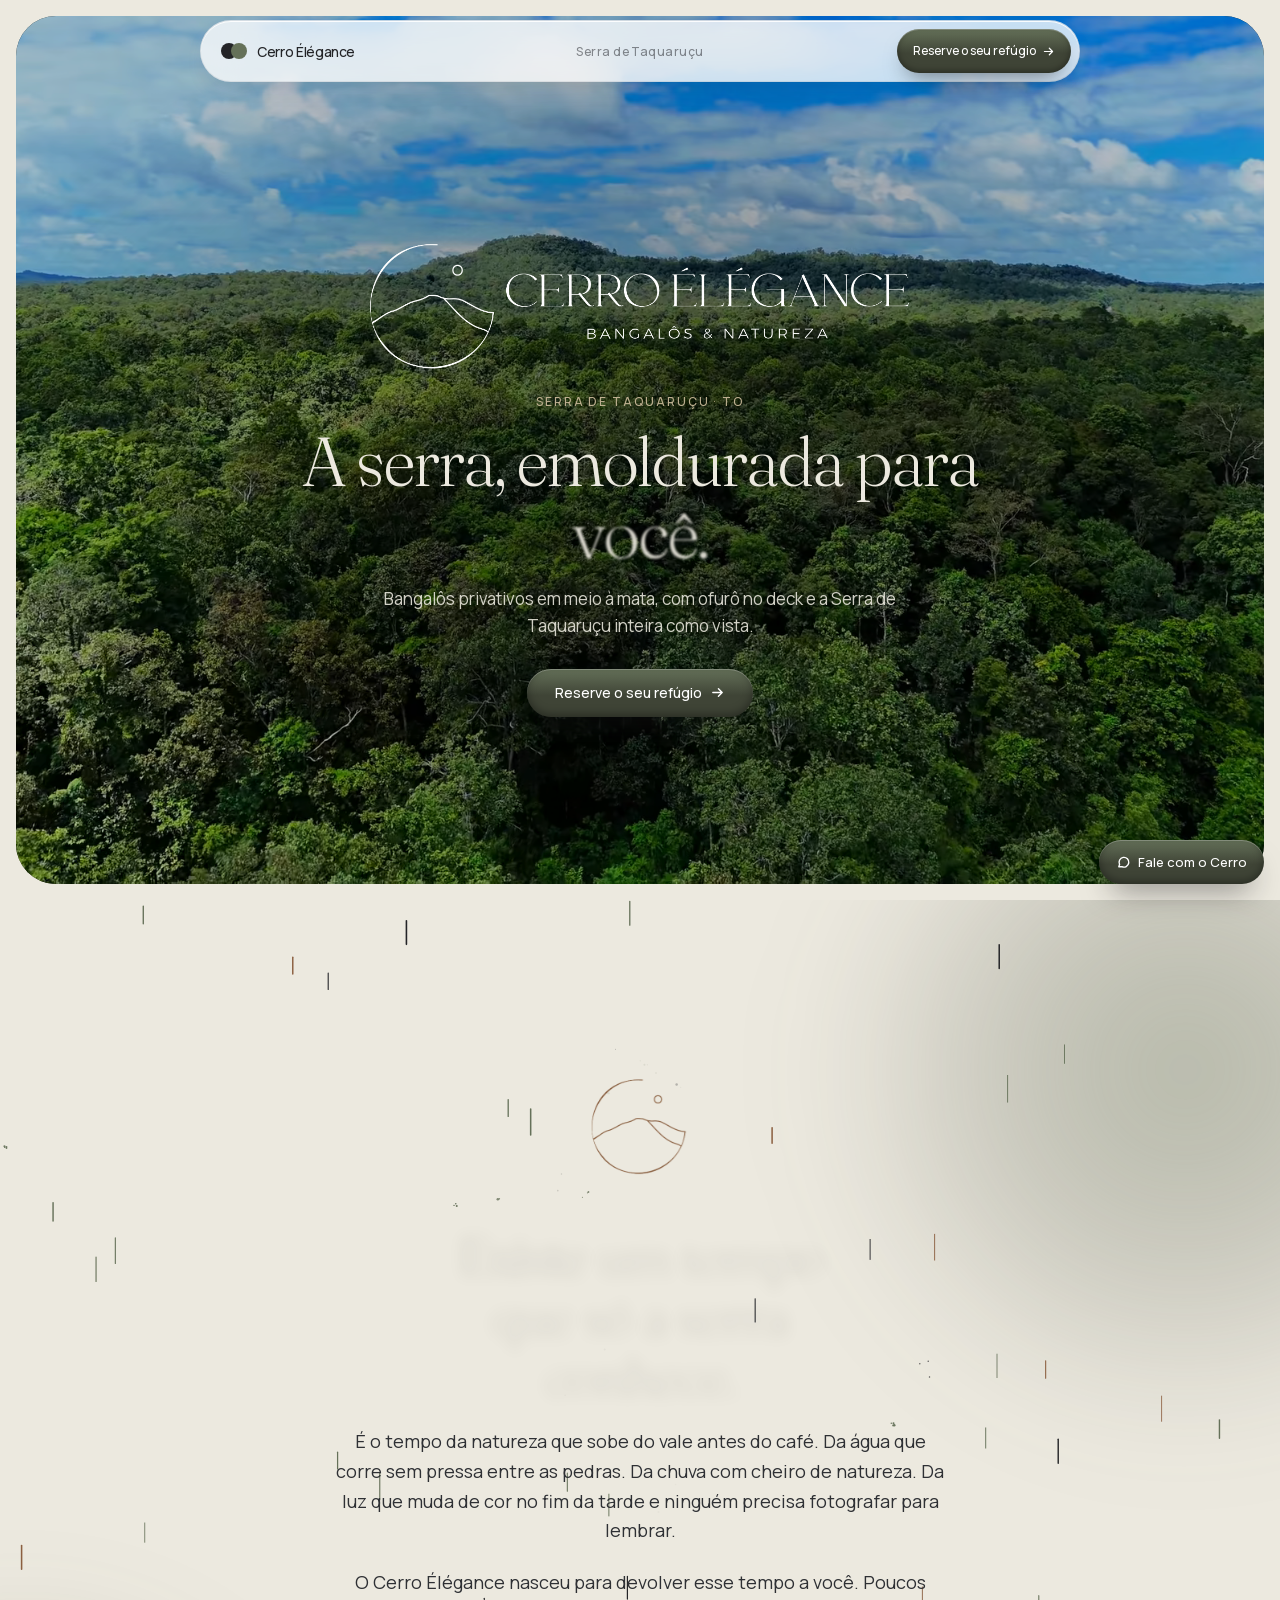
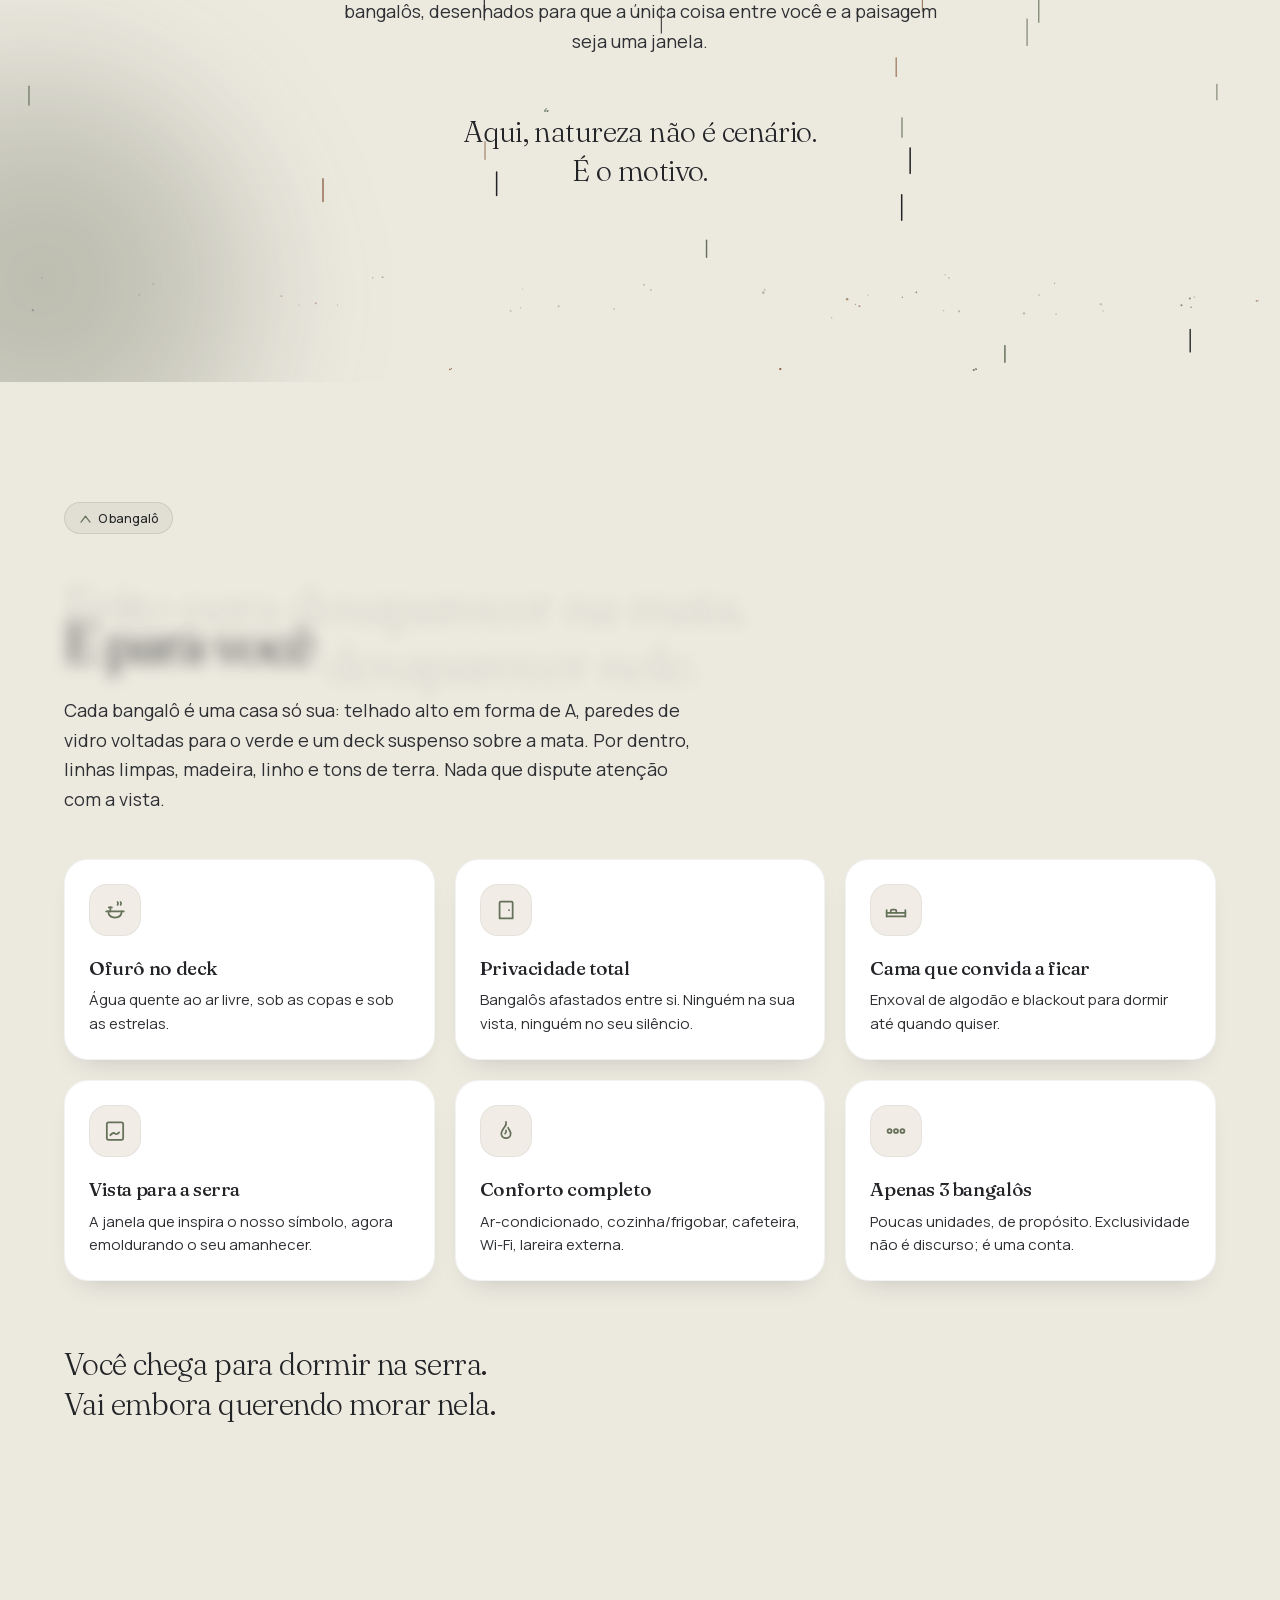
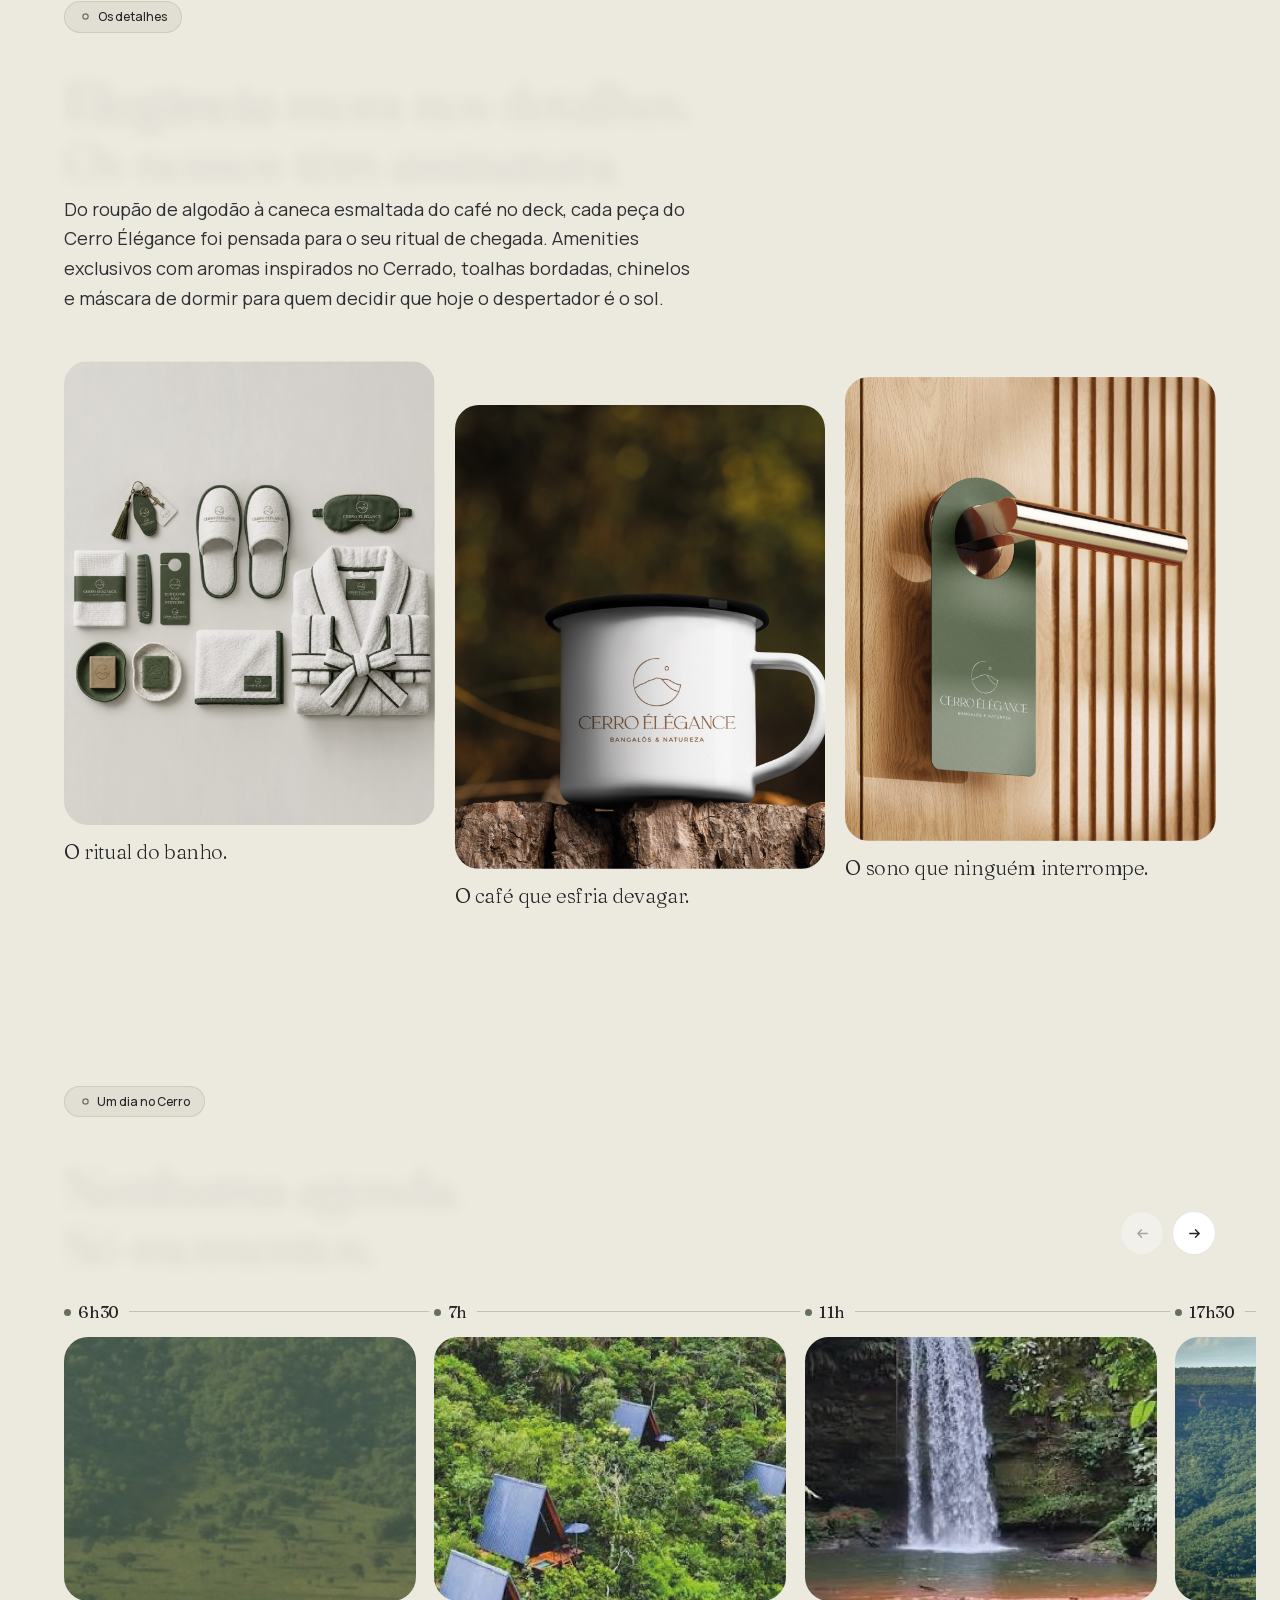
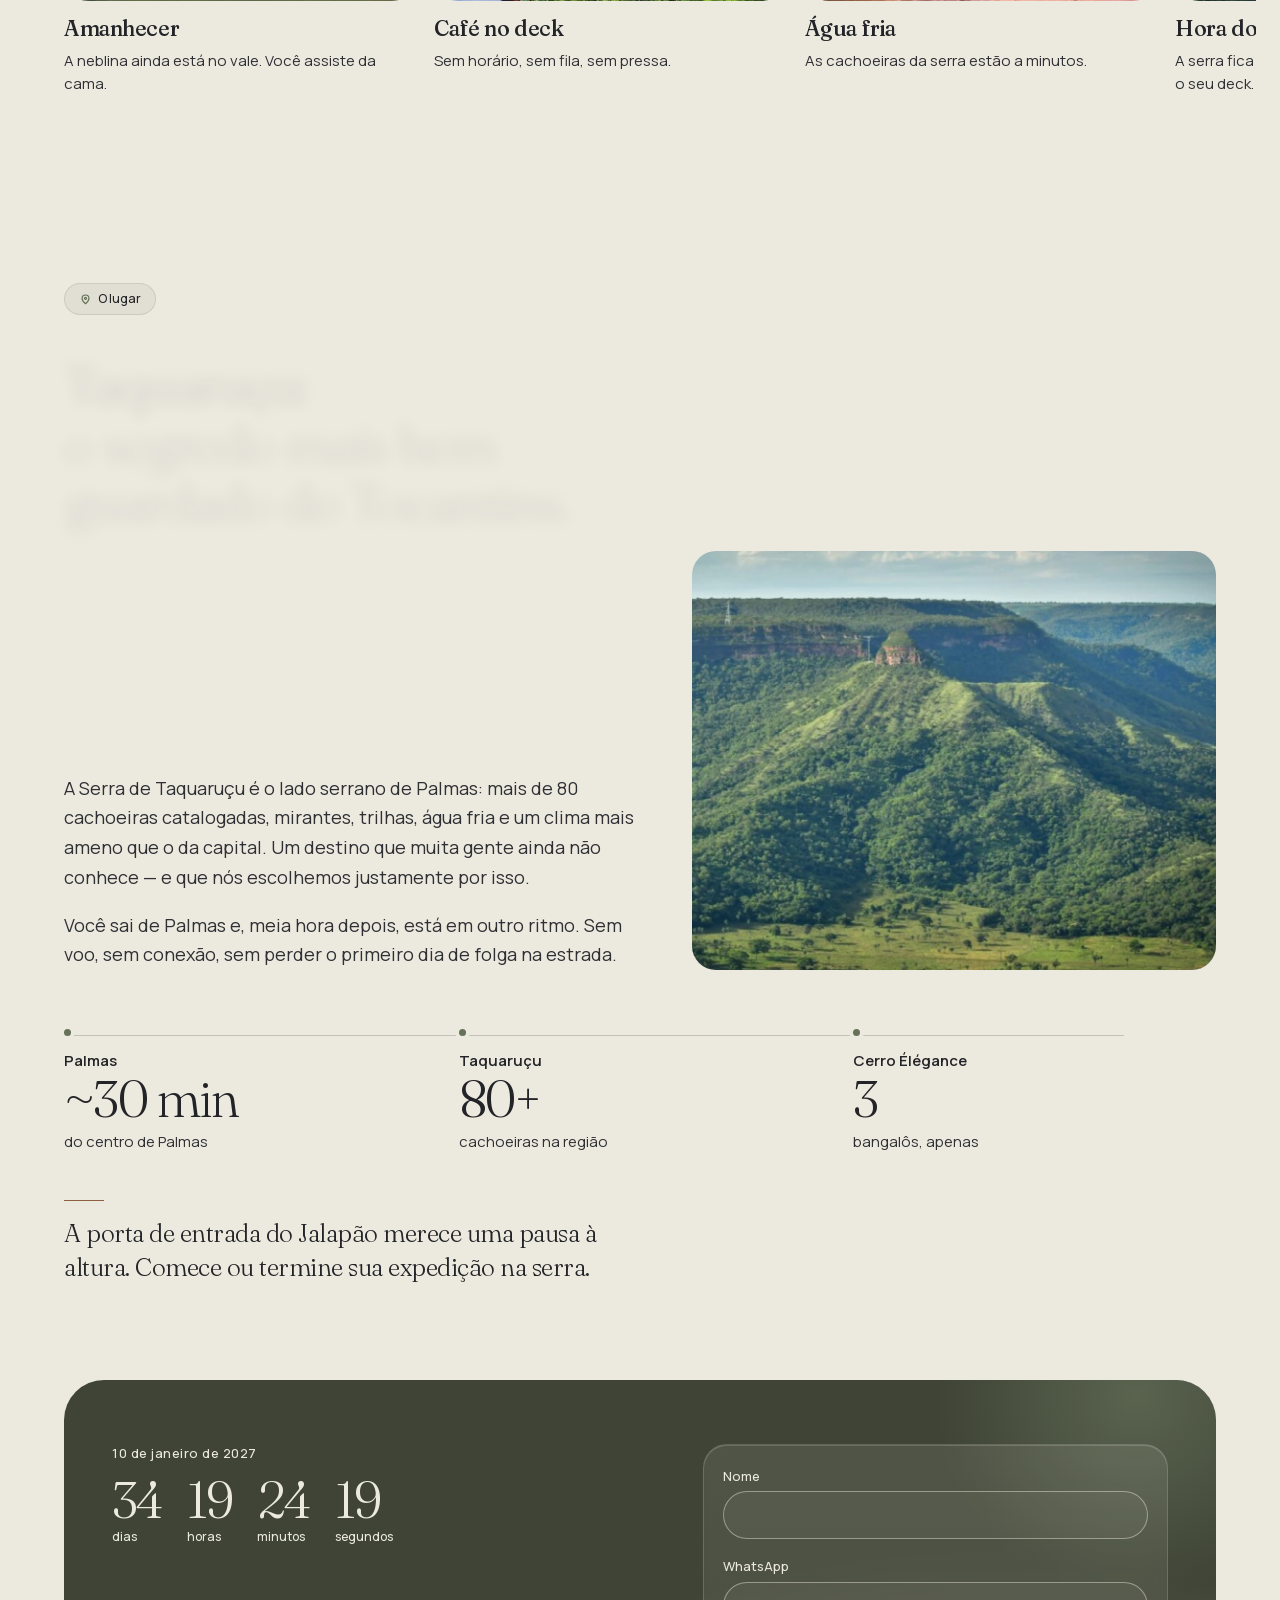
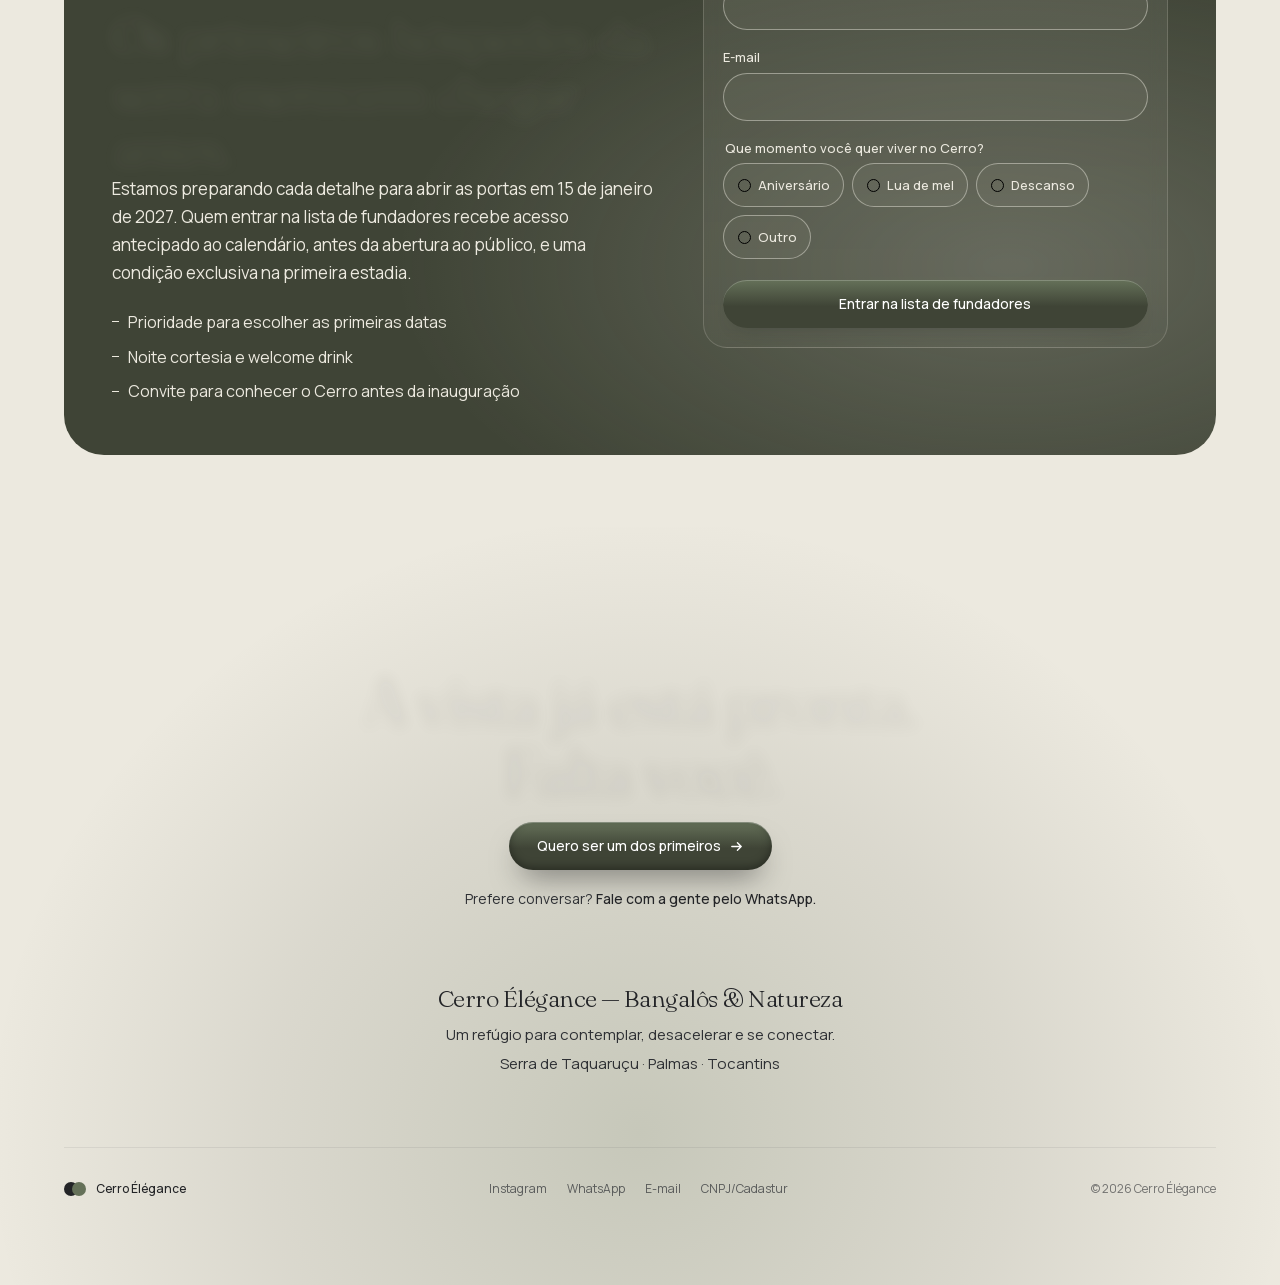
==== commit 1662adfc: "Aplica a transição entre as dobras e ajusta o bloco dos fundadores." ====
--- a/index.html
+++ b/index.html
@@ -54,7 +54,7 @@
         <div class="hero-copy" id="conteudo">
           <img class="hero-logo" src="assets/brand/logo-branca.png" width="1024" height="247" alt="Cerro Élégance. Bangalôs e natureza.">
           <p class="eyebrow">Serra de Taquaruçu · TO</p>
-          <h1>A serra, emoldurada para você.</h1>
+          <h1 class="scroll-reveal">A serra, emoldurada para você.</h1>
           <p class="lead">Bangalôs privativos em meio à mata, com ofurô no deck e a Serra de Taquaruçu inteira como vista.</p>
           <a class="btn" id="reserva" href="#reserva">
             Reserve o seu refúgio
@@ -73,7 +73,7 @@
     <canvas class="tempo-rain" id="tempoRain" aria-hidden="true"></canvas>
     <div class="tempo-copy">
       <img class="tempo-mark" src="assets/brand/simbolo.png" width="248" height="246" alt="" data-rise>
-      <h2 id="tempo-title" data-rise>Existe um tempo que só a serra conhece.</h2>
+      <h2 id="tempo-title" class="scroll-reveal" data-rise>Existe um tempo que só a serra conhece.</h2>
       <p data-rise>É o tempo da natureza que sobe do vale antes do café. Da água que corre sem pressa entre as pedras. Da chuva com cheiro de natureza. Da luz que muda de cor no fim da tarde e ninguém precisa fotografar para lembrar.</p>
       <p data-rise>O Cerro Élégance nasceu para devolver esse tempo a você. Poucos bangalôs, desenhados para que a única coisa entre você e a paisagem seja uma janela.</p>
       <p class="tempo-close" data-rise>Aqui, natureza não é cenário.<br>É o motivo.</p>
@@ -88,7 +88,7 @@
         </svg>
         O bangalô
       </p>
-      <h2 id="bangalo-title">Feito para desaparecer na mata.<br class="bangalo-break"> E para você desaparecer nele.</h2>
+      <h2 id="bangalo-title" class="scroll-reveal">Feito para desaparecer na mata.<br class="bangalo-break"> E para você desaparecer nele.</h2>
       <p class="bangalo-lead">Cada bangalô é uma casa só sua: telhado alto em forma de A, paredes de vidro voltadas para o verde e um deck suspenso sobre a mata. Por dentro, linhas limpas, madeira, linho e tons de terra. Nada que dispute atenção com a vista.</p>
       <ul class="bangalo-grid">
         <li>
@@ -172,7 +172,7 @@
         </svg>
         Os detalhes
       </p>
-      <h2 id="detalhes-title">Elegância mora nos detalhes.<br class="detalhes-break"> Os nossos têm assinatura.</h2>
+      <h2 id="detalhes-title" class="scroll-reveal">Elegância mora nos detalhes.<br class="detalhes-break"> Os nossos têm assinatura.</h2>
       <p class="detalhes-lead">Do roupão de algodão à caneca esmaltada do café no deck, cada peça do Cerro Élégance foi pensada para o seu ritual de chegada. Amenities exclusivos com aromas inspirados no Cerrado, toalhas bordadas, chinelos e máscara de dormir para quem decidir que hoje o despertador é o sol.</p>
       <div class="detalhes-gallery">
         <figure>
@@ -201,7 +201,7 @@
             </svg>
             Um dia no Cerro
           </p>
-          <h2 id="dia-title">Nenhuma agenda.<br>Só momentos.</h2>
+          <h2 id="dia-title" class="scroll-reveal">Nenhuma agenda.<br>Só momentos.</h2>
         </div>
         <div class="dia-nav">
           <button type="button" class="dia-prev" aria-label="Momento anterior">
@@ -262,7 +262,7 @@
         </svg>
         O lugar
       </p>
-      <h2 id="lugar-title">Taquaruçu:<br>o segredo mais bem guardado do Tocantins.</h2>
+      <h2 id="lugar-title" class="scroll-reveal">Taquaruçu:<br>o segredo mais bem guardado do Tocantins.</h2>
       <div class="lugar-corpo">
         <div class="lugar-copy">
           <p>A Serra de Taquaruçu é o lado serrano de Palmas: mais de 80 cachoeiras catalogadas, mirantes, trilhas, água fria e um clima mais ameno que o da capital. Um destino que muita gente ainda não conhece — e que nós escolhemos justamente por isso.</p>
@@ -298,19 +298,19 @@
 
   <section class="fundadores" id="fundadores" aria-labelledby="fundadores-title" data-reveal>
     <div class="fundadores-shell">
-      <div class="fundadores-contagem">
-        <p class="fundadores-quando">10 de janeiro de 2027</p>
-        <p class="fundadores-leitura" id="fundadores-leitura" aria-live="polite"></p>
-        <div class="fundadores-relogio" aria-hidden="true">
-          <p><span data-unit="days">00</span><span data-label="days">dias</span></p>
-          <p><span data-unit="hours">00</span><span data-label="hours">horas</span></p>
-          <p><span data-unit="minutes">00</span><span data-label="minutes">minutos</span></p>
-          <p><span data-unit="seconds">00</span><span data-label="seconds">segundos</span></p>
-        </div>
-      </div>
       <div class="fundadores-grid">
+        <div class="fundadores-contagem">
+          <p class="fundadores-quando">10 de janeiro de 2027</p>
+          <p class="fundadores-leitura" id="fundadores-leitura" aria-live="polite"></p>
+          <div class="fundadores-relogio" aria-hidden="true">
+            <p><span data-unit="days">00</span><span data-label="days">dias</span></p>
+            <p><span data-unit="hours">00</span><span data-label="hours">horas</span></p>
+            <p><span data-unit="minutes">00</span><span data-label="minutes">minutos</span></p>
+            <p><span data-unit="seconds">00</span><span data-label="seconds">segundos</span></p>
+          </div>
+        </div>
         <div class="fundadores-copy">
-          <h2 id="fundadores-title">Os primeiros hóspedes da serra merecem chegar antes.</h2>
+          <h2 id="fundadores-title" class="scroll-reveal">Os primeiros hóspedes da serra merecem chegar antes.</h2>
           <p>Estamos preparando cada detalhe para abrir as portas em 15 de janeiro de 2027. Quem entrar na lista de fundadores recebe acesso antecipado ao calendário, antes da abertura ao público, e uma condição exclusiva na primeira estadia.</p>
           <ul>
             <li>Prioridade para escolher as primeiras datas</li>
@@ -360,7 +360,7 @@
     <canvas class="fecho-petalas" id="fechoPetalas" aria-hidden="true"></canvas>
     <div class="fecho-bloom" aria-hidden="true"></div>
     <div class="fecho-cta">
-      <h2 id="fecho-title">A vista já está pronta.<br>Falta você.</h2>
+      <h2 id="fecho-title" class="scroll-reveal">A vista já está pronta.<br>Falta você.</h2>
       <a class="btn fecho-pre" href="#fundadores">
         Quero ser um dos primeiros
         <svg viewBox="0 0 16 16" width="15" height="15" aria-hidden="true">
@@ -402,6 +402,9 @@
     Fale com o Cerro
   </a>
 
+  <script src="design-system/assets/overview/assets/cdnjs.cloudflare.com/ajax/libs/gsap/3.12.2/gsap.min.js"></script>
+  <script src="design-system/assets/overview/assets/cdnjs.cloudflare.com/ajax/libs/gsap/3.12.2/ScrollTrigger.min.js"></script>
+  <script src="js/reveal.js"></script>
   <script src="js/hero.js"></script>
   <script src="js/tempo.js"></script>
   <script src="js/dia.js"></script>
--- a/css/styles.css
+++ b/css/styles.css
@@ -6,6 +6,12 @@
 
 html {
   scroll-behavior: smooth;
+}
+
+@media (hover: none), (pointer: coarse) {
+  html {
+    scroll-behavior: auto;
+  }
 }
 
 body {
@@ -409,7 +415,7 @@
 }
 
 .js .tempo.is-in .tempo-copy > * {
-  animation: tempo-rise 0.8s ease-out forwards;
+  animation: tempo-rise 0.8s cubic-bezier(0.22, 0.61, 0.36, 1) forwards;
 }
 
 .js .tempo.is-in .tempo-copy > *:nth-child(2) { animation-delay: 90ms; }
@@ -422,6 +428,16 @@
     opacity: 1;
     transform: none;
   }
+}
+
+.reveal-word {
+  display: inline-block;
+}
+
+.js .scroll-reveal {
+  opacity: 1 !important;
+  transform: none !important;
+  animation: none !important;
 }
 
 @media (max-width: 760px) {
@@ -590,7 +606,7 @@
 .js .bangalo.is-in .bangalo-lead,
 .js .bangalo.is-in .bangalo-grid > li,
 .js .bangalo.is-in .bangalo-bridge {
-  animation: tempo-rise 0.8s ease-out forwards;
+  animation: tempo-rise 0.8s cubic-bezier(0.22, 0.61, 0.36, 1) forwards;
 }
 
 .js .bangalo.is-in .bangalo-inner > h2 { animation-delay: 90ms; }
@@ -730,7 +746,7 @@
 .js .detalhes.is-in .detalhes-inner > h2,
 .js .detalhes.is-in .detalhes-lead,
 .js .detalhes.is-in .detalhes-gallery figure {
-  animation: tempo-rise 0.8s ease-out forwards;
+  animation: tempo-rise 0.8s cubic-bezier(0.22, 0.61, 0.36, 1) forwards;
 }
 
 .js .detalhes.is-in .detalhes-inner > h2 { animation-delay: 90ms; }
@@ -977,7 +993,7 @@
 .js .dia.is-in .dia-head h2,
 .js .dia.is-in .dia-nav,
 .js .dia.is-in .dia-scroll {
-  animation: tempo-rise 0.8s ease-out forwards;
+  animation: tempo-rise 0.8s cubic-bezier(0.22, 0.61, 0.36, 1) forwards;
 }
 
 .js .dia.is-in .dia-head h2 { animation-delay: 90ms; }
@@ -1209,7 +1225,7 @@
 .js .lugar.is-in .lugar-foto,
 .js .lugar.is-in .lugar-rota,
 .js .lugar.is-in .lugar-fora {
-  animation: tempo-rise 0.8s ease-out forwards;
+  animation: tempo-rise 0.8s cubic-bezier(0.22, 0.61, 0.36, 1) forwards;
 }
 
 .js .lugar.is-in .lugar-inner > h2 { animation-delay: 90ms; }
@@ -1331,23 +1347,24 @@
 }
 
 .fundadores-relogio {
-  display: flex;
-  flex-wrap: wrap;
-  gap: 1.15rem 1.5rem;
+  display: grid;
+  grid-template-columns: repeat(4, max-content);
+  justify-content: start;
+  column-gap: clamp(0.7rem, 3.2vw, 1.5rem);
   margin-top: 0.85rem;
 }
 
 .fundadores-relogio p {
   display: grid;
   gap: 0.25rem;
-  min-width: 4.2rem;
+  min-width: 0;
   margin: 0;
 }
 
 .fundadores-relogio [data-unit] {
   color: var(--color-quaternary);
   font-family: var(--font-display);
-  font-size: clamp(2.2rem, 4vw, 3.2rem);
+  font-size: clamp(1.65rem, 7.2vw, 3.2rem);
   font-weight: 300;
   font-variant-numeric: tabular-nums;
   letter-spacing: -0.03em;
@@ -1356,14 +1373,14 @@
 
 .fundadores-relogio [data-label] {
   color: var(--color-quaternary);
-  font-size: 0.75rem;
+  font-size: clamp(0.625rem, 2.5vw, 0.75rem);
   font-weight: 500;
+  white-space: nowrap;
 }
 
 .fundadores-grid {
   display: grid;
-  gap: 2.25rem;
-  margin-top: 2.75rem;
+  gap: 2.75rem;
 }
 
 .fundadores h2 {
@@ -1587,19 +1604,19 @@
 }
 
 .js .fundadores:not(.is-in) .fundadores-contagem,
-.js .fundadores:not(.is-in) .fundadores-copy,
+.js .fundadores:not(.is-in) .fundadores-copy > :not(.scroll-reveal),
 .js .fundadores:not(.is-in) .fundadores-form {
   opacity: 0;
   transform: translateY(14px);
 }
 
 .js .fundadores.is-in .fundadores-contagem,
-.js .fundadores.is-in .fundadores-copy,
+.js .fundadores.is-in .fundadores-copy > :not(.scroll-reveal),
 .js .fundadores.is-in .fundadores-form {
-  animation: tempo-rise 0.8s ease-out forwards;
-}
-
-.js .fundadores.is-in .fundadores-copy { animation-delay: 90ms; }
+  animation: tempo-rise 0.8s cubic-bezier(0.22, 0.61, 0.36, 1) forwards;
+}
+
+.js .fundadores.is-in .fundadores-copy > :not(.scroll-reveal) { animation-delay: 90ms; }
 .js .fundadores.is-in .fundadores-form { animation-delay: 180ms; }
 
 @media (min-width: 768px) {
@@ -1611,8 +1628,24 @@
 @media (min-width: 960px) {
   .fundadores-grid {
     grid-template-columns: minmax(0, 1.05fr) minmax(18rem, 0.9fr);
-    gap: 3rem;
+    grid-template-areas:
+      "count form"
+      "copy form";
+    column-gap: 3rem;
+    row-gap: 2.75rem;
     align-items: start;
+  }
+
+  .fundadores-contagem {
+    grid-area: count;
+  }
+
+  .fundadores-copy {
+    grid-area: copy;
+  }
+
+  .fundadores-form {
+    grid-area: form;
   }
 }
 
@@ -1799,17 +1832,17 @@
   outline-offset: 3px;
 }
 
-.js .fecho:not(.is-in) .fecho-cta,
+.js .fecho:not(.is-in) .fecho-cta > :not(.scroll-reveal),
 .js .fecho:not(.is-in) .fecho-identidade,
 .js .fecho:not(.is-in) .fecho-bar {
   opacity: 0;
   transform: translateY(14px);
 }
 
-.js .fecho.is-in .fecho-cta,
+.js .fecho.is-in .fecho-cta > :not(.scroll-reveal),
 .js .fecho.is-in .fecho-identidade,
 .js .fecho.is-in .fecho-bar {
-  animation: tempo-rise 0.8s ease-out forwards;
+  animation: tempo-rise 0.8s cubic-bezier(0.22, 0.61, 0.36, 1) forwards;
 }
 
 .js .fecho.is-in .fecho-identidade { animation-delay: 90ms; }
@@ -1829,6 +1862,12 @@
 @media (prefers-reduced-motion: reduce) {
   html {
     scroll-behavior: auto;
+  }
+
+  .reveal-word {
+    opacity: 1 !important;
+    filter: none !important;
+    transform: none !important;
   }
 
   .tempo-bloom {
@@ -1902,15 +1941,15 @@
   }
 
   .js .fundadores:not(.is-in) .fundadores-contagem,
-  .js .fundadores:not(.is-in) .fundadores-copy,
+  .js .fundadores:not(.is-in) .fundadores-copy > :not(.scroll-reveal),
   .js .fundadores:not(.is-in) .fundadores-form,
   .js .fundadores.is-in .fundadores-contagem,
-  .js .fundadores.is-in .fundadores-copy,
+  .js .fundadores.is-in .fundadores-copy > :not(.scroll-reveal),
   .js .fundadores.is-in .fundadores-form,
-  .js .fecho:not(.is-in) .fecho-cta,
+  .js .fecho:not(.is-in) .fecho-cta > :not(.scroll-reveal),
   .js .fecho:not(.is-in) .fecho-identidade,
   .js .fecho:not(.is-in) .fecho-bar,
-  .js .fecho.is-in .fecho-cta,
+  .js .fecho.is-in .fecho-cta > :not(.scroll-reveal),
   .js .fecho.is-in .fecho-identidade,
   .js .fecho.is-in .fecho-bar {
     opacity: 1;
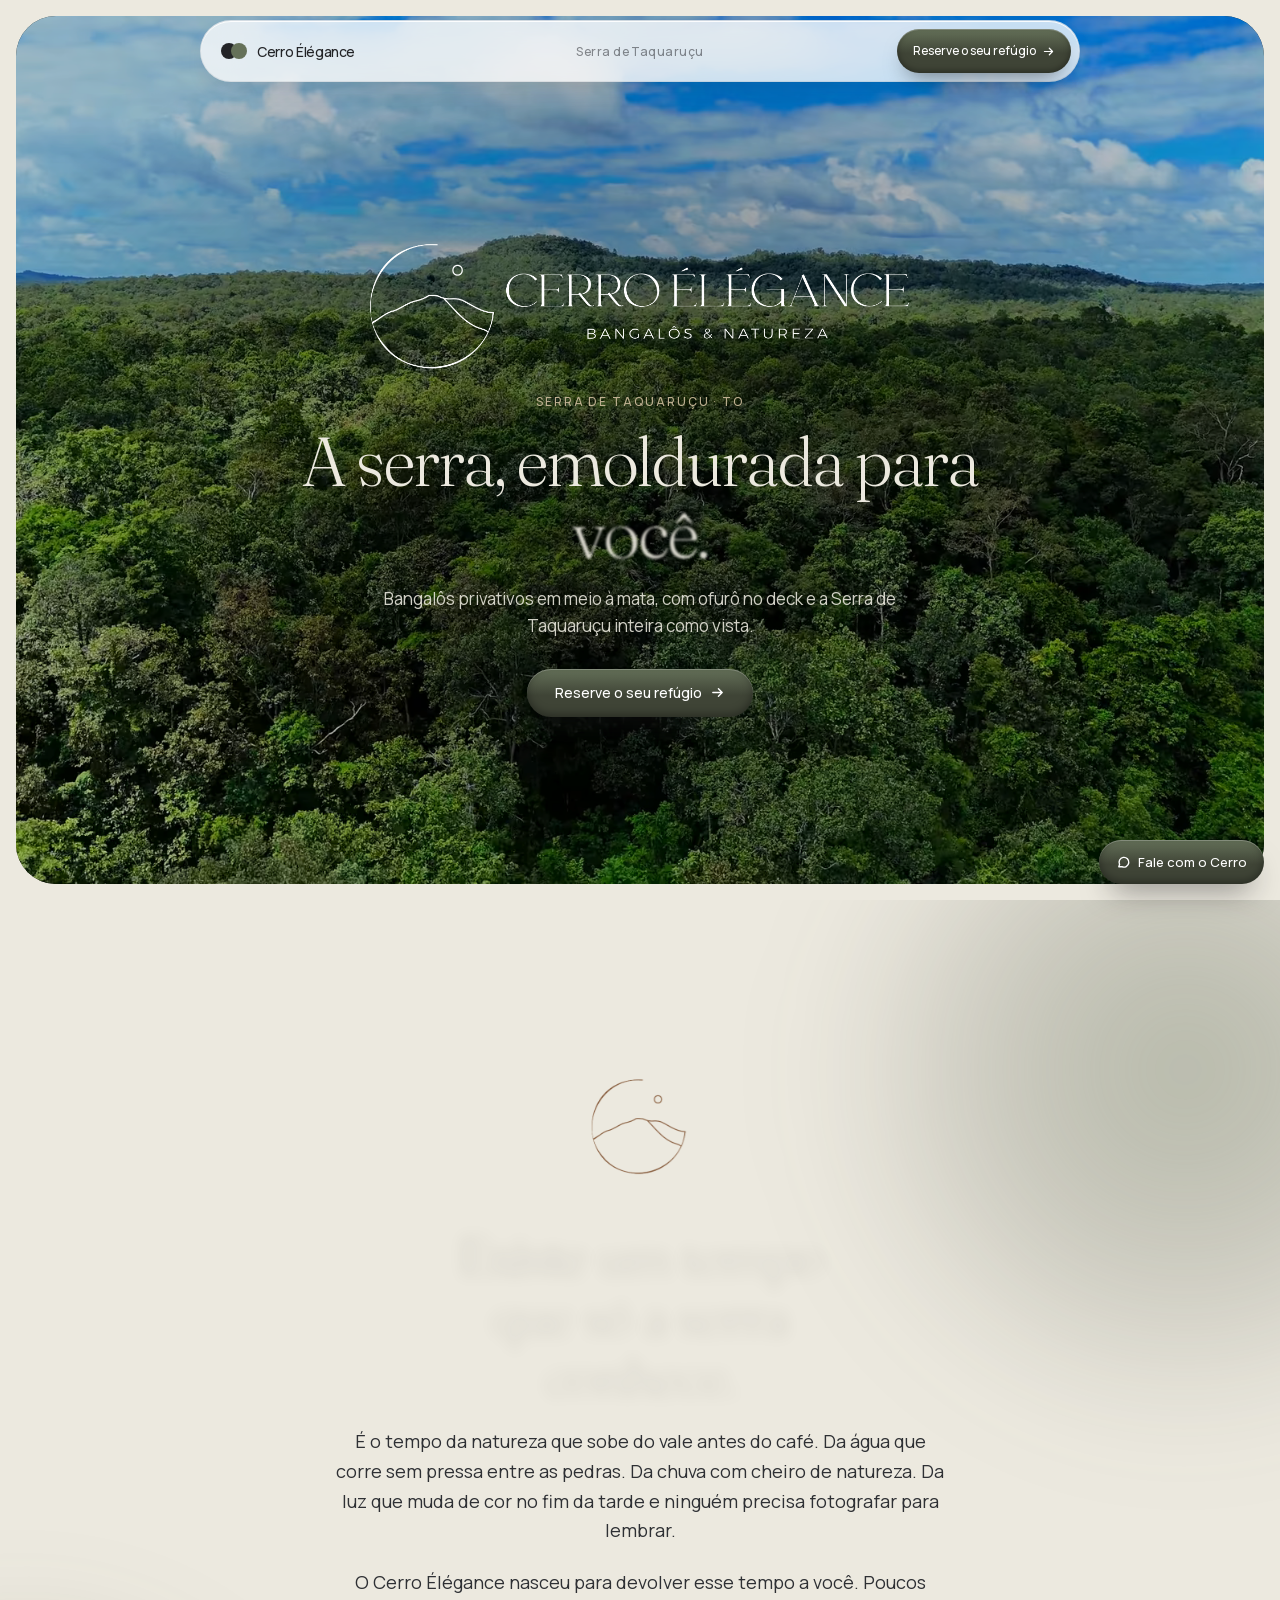
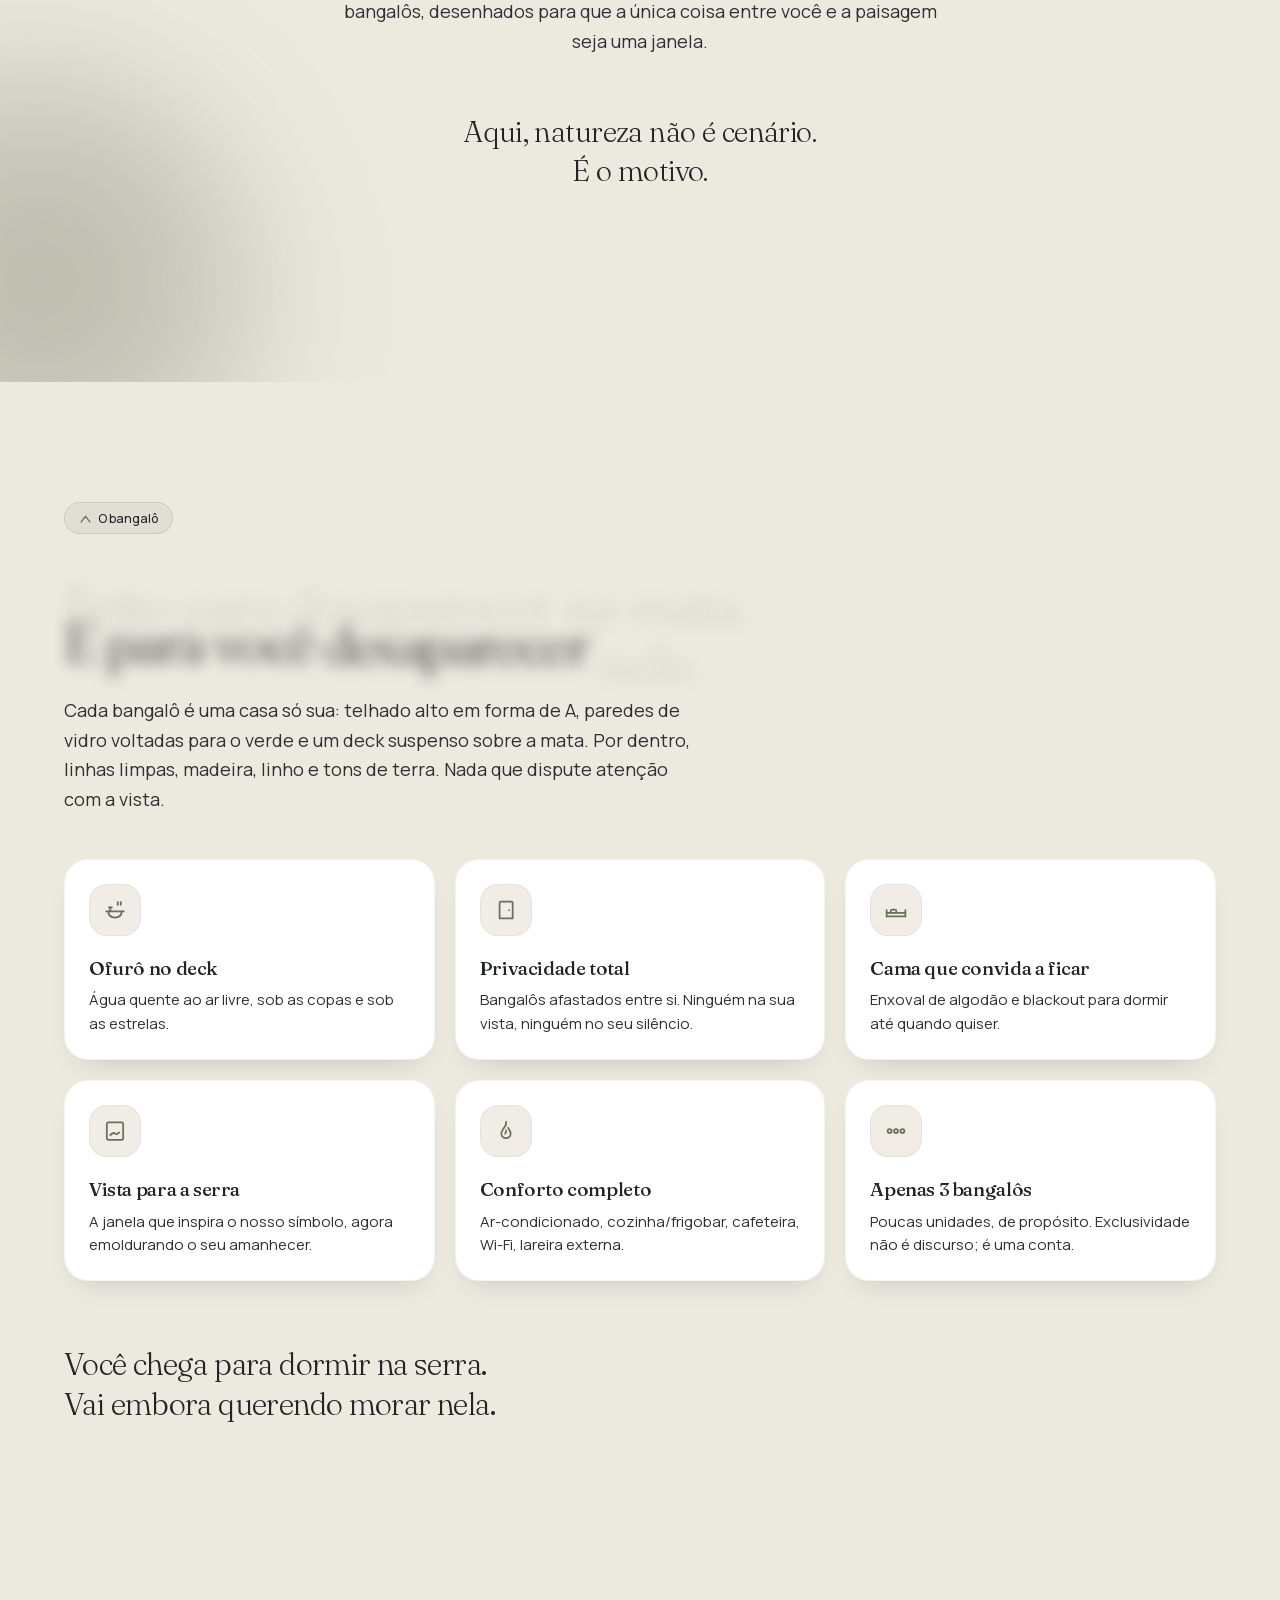
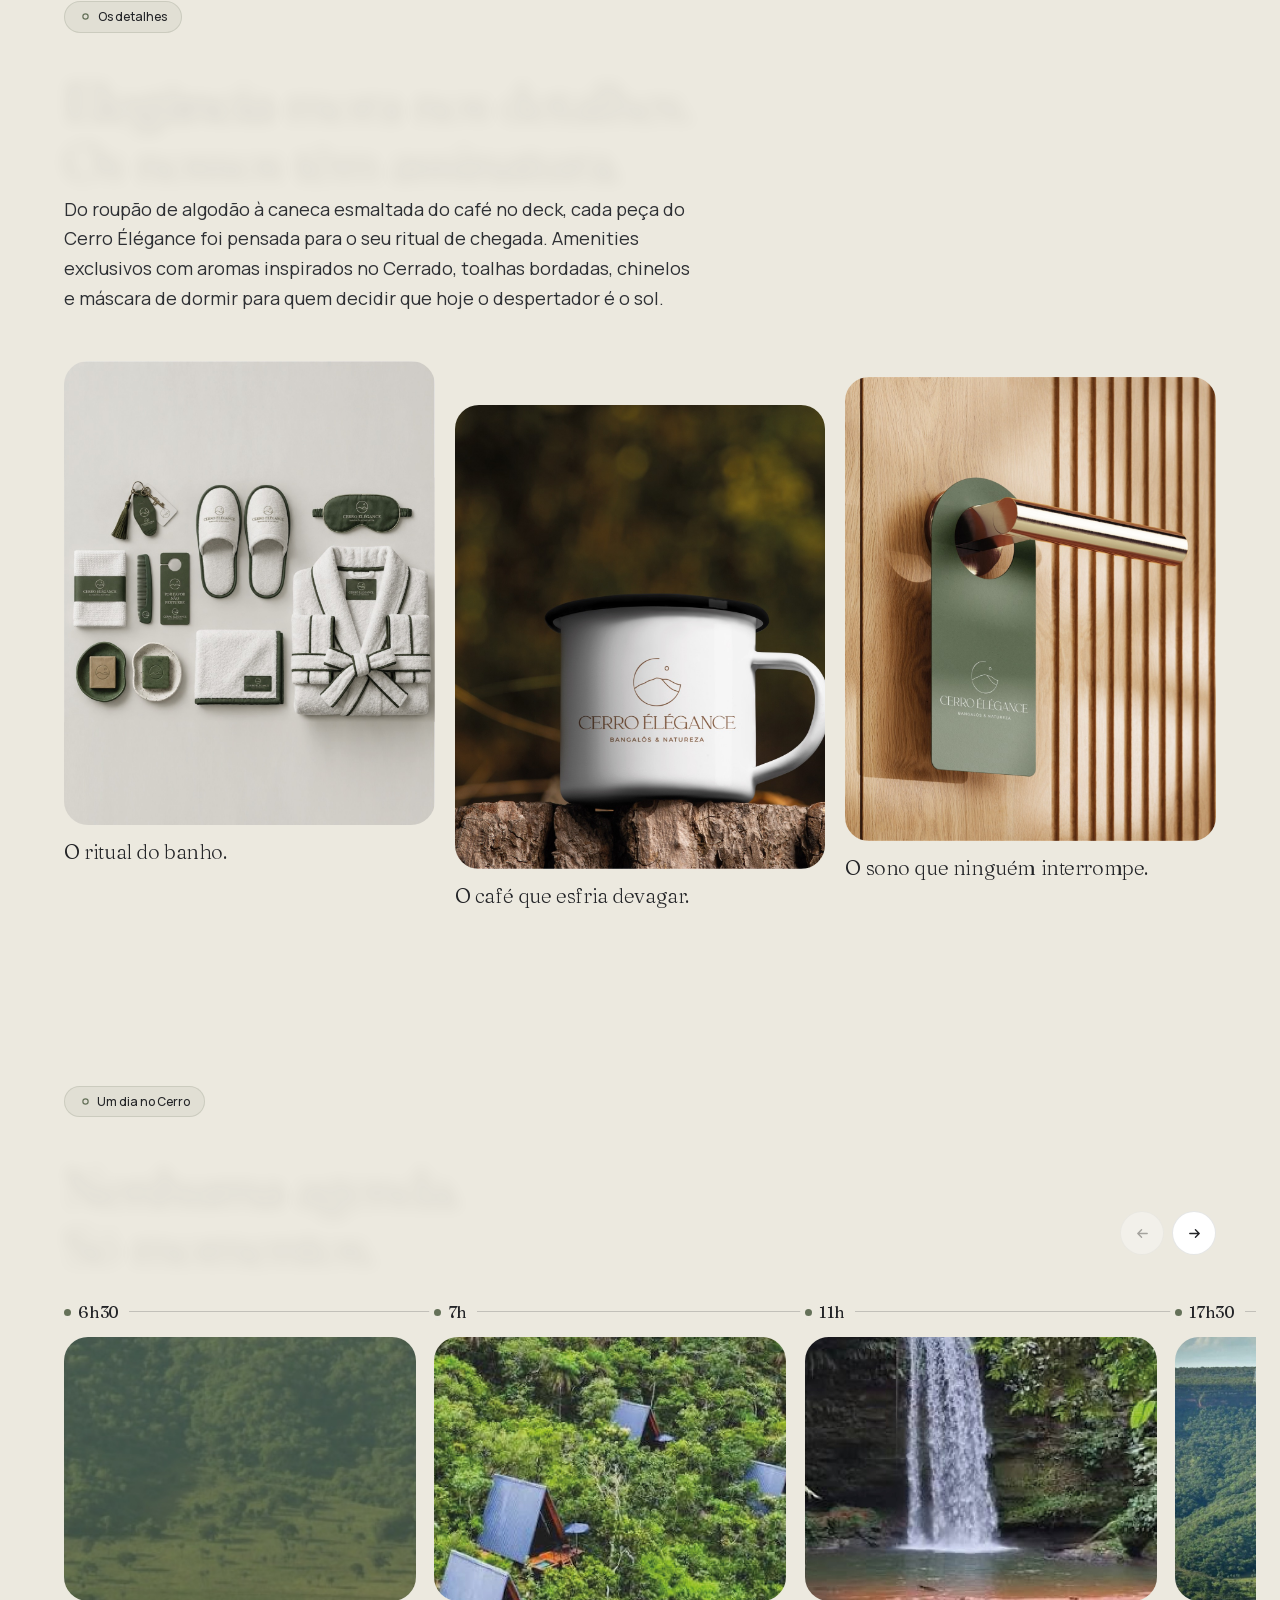
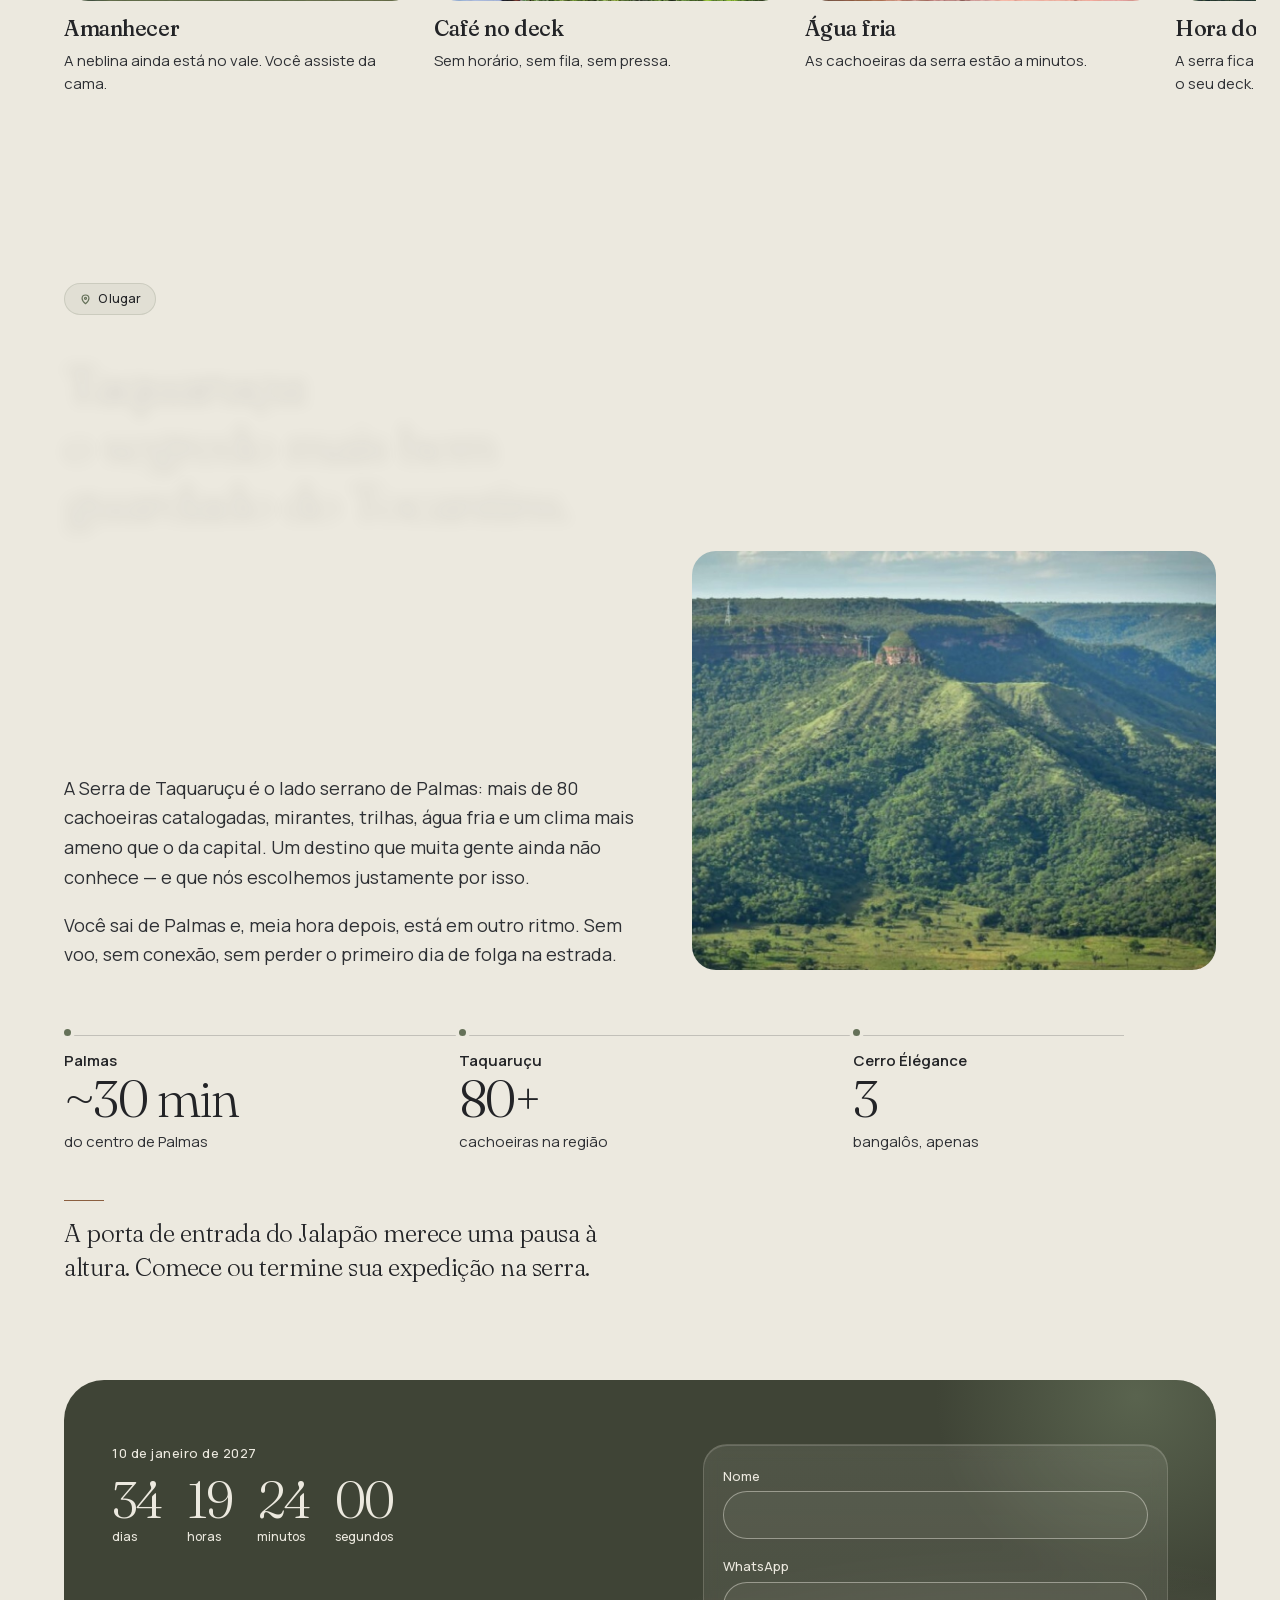
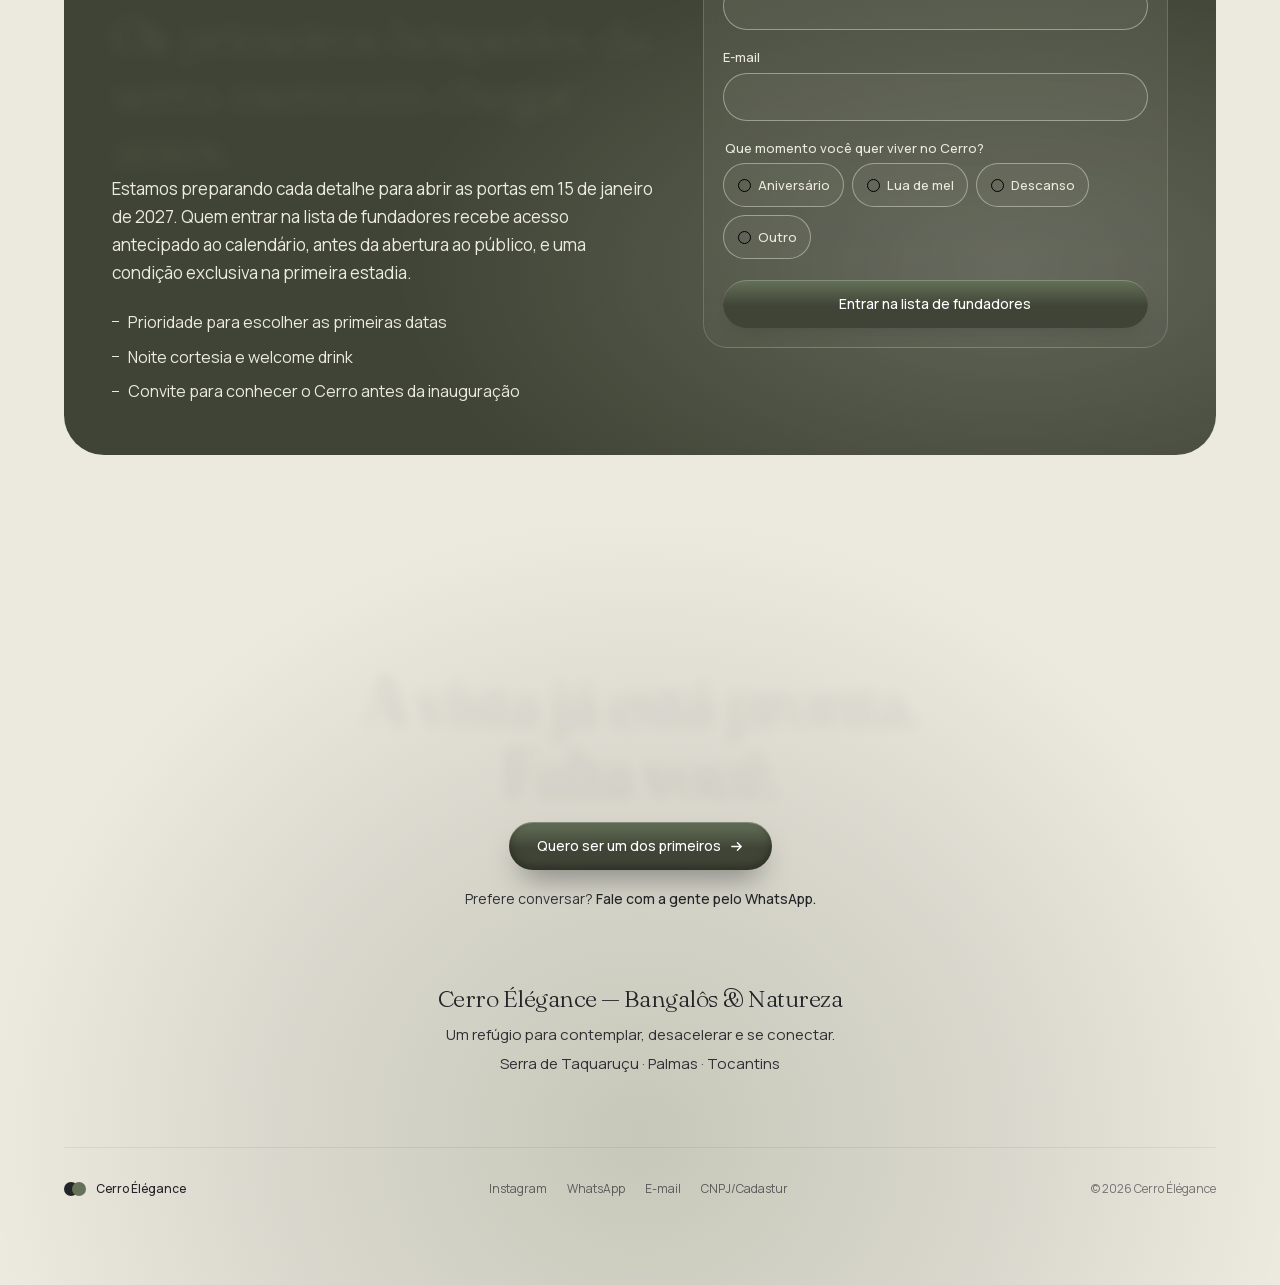
==== commit a8c53c7a: "Mostra a logo na imagem de preview do link." ====
--- a/index.html
+++ b/index.html
@@ -9,7 +9,13 @@
   <meta property="og:title" content="Cerro Élégance — A serra, emoldurada para você">
   <meta property="og:description" content="Bangalôs privativos em meio à mata, com ofurô no deck e a Serra de Taquaruçu inteira como vista.">
   <meta property="og:type" content="website">
-  <meta property="og:image" content="assets/hero/hero-floresta-poster.webp">
+  <meta property="og:image" content="assets/hero/og-cerro.jpg">
+  <meta property="og:image:type" content="image/jpeg">
+  <meta property="og:image:width" content="1280">
+  <meta property="og:image:height" content="720">
+  <meta property="og:image:alt" content="Cerro Élégance sobre a Serra de Taquaruçu">
+  <meta name="twitter:card" content="summary_large_image">
+  <meta name="twitter:image" content="assets/hero/og-cerro.jpg">
   <link rel="stylesheet" href="design-system/tokens.css">
   <link rel="stylesheet" href="design-system/assets/overview/assets/fonts.googleapis.com/css2__qf7d38554.css">
   <link rel="stylesheet" href="design-system/assets/overview/assets/fonts.googleapis.com/css2__qed4d15e6.css">
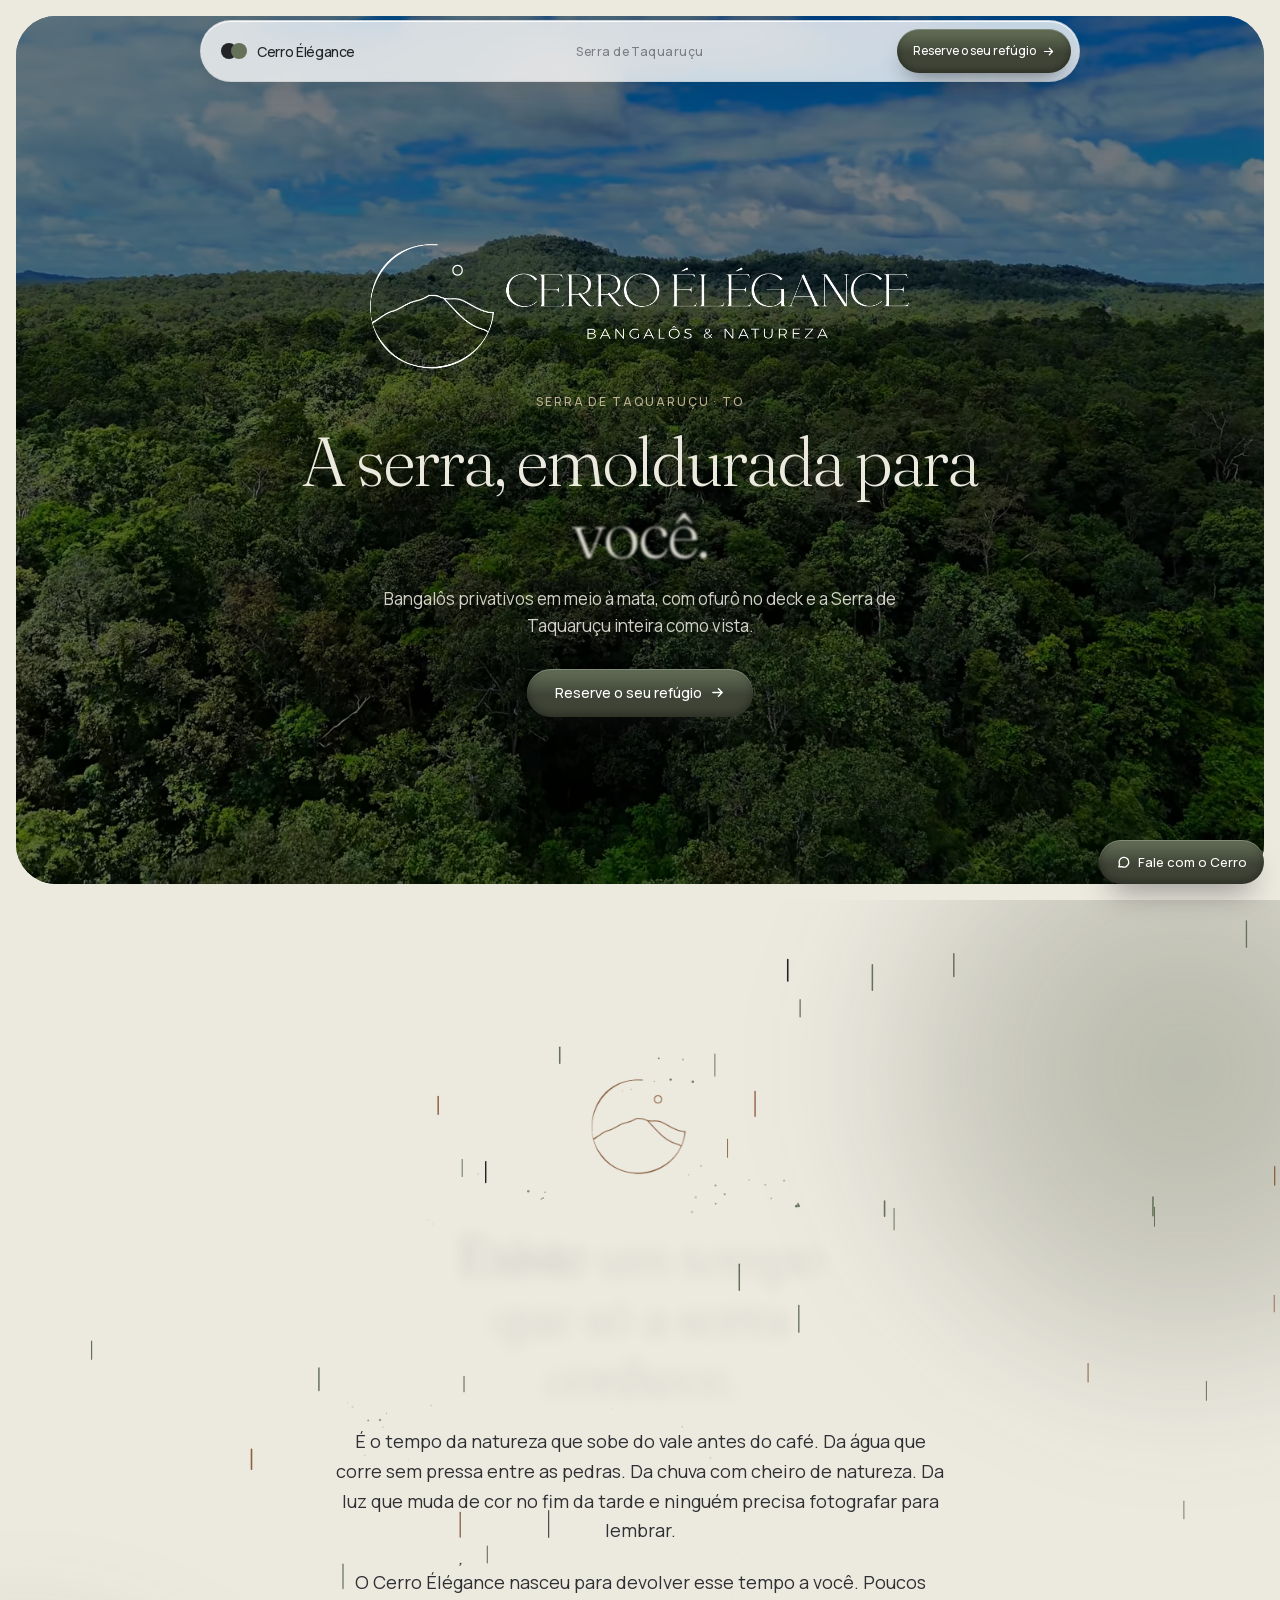
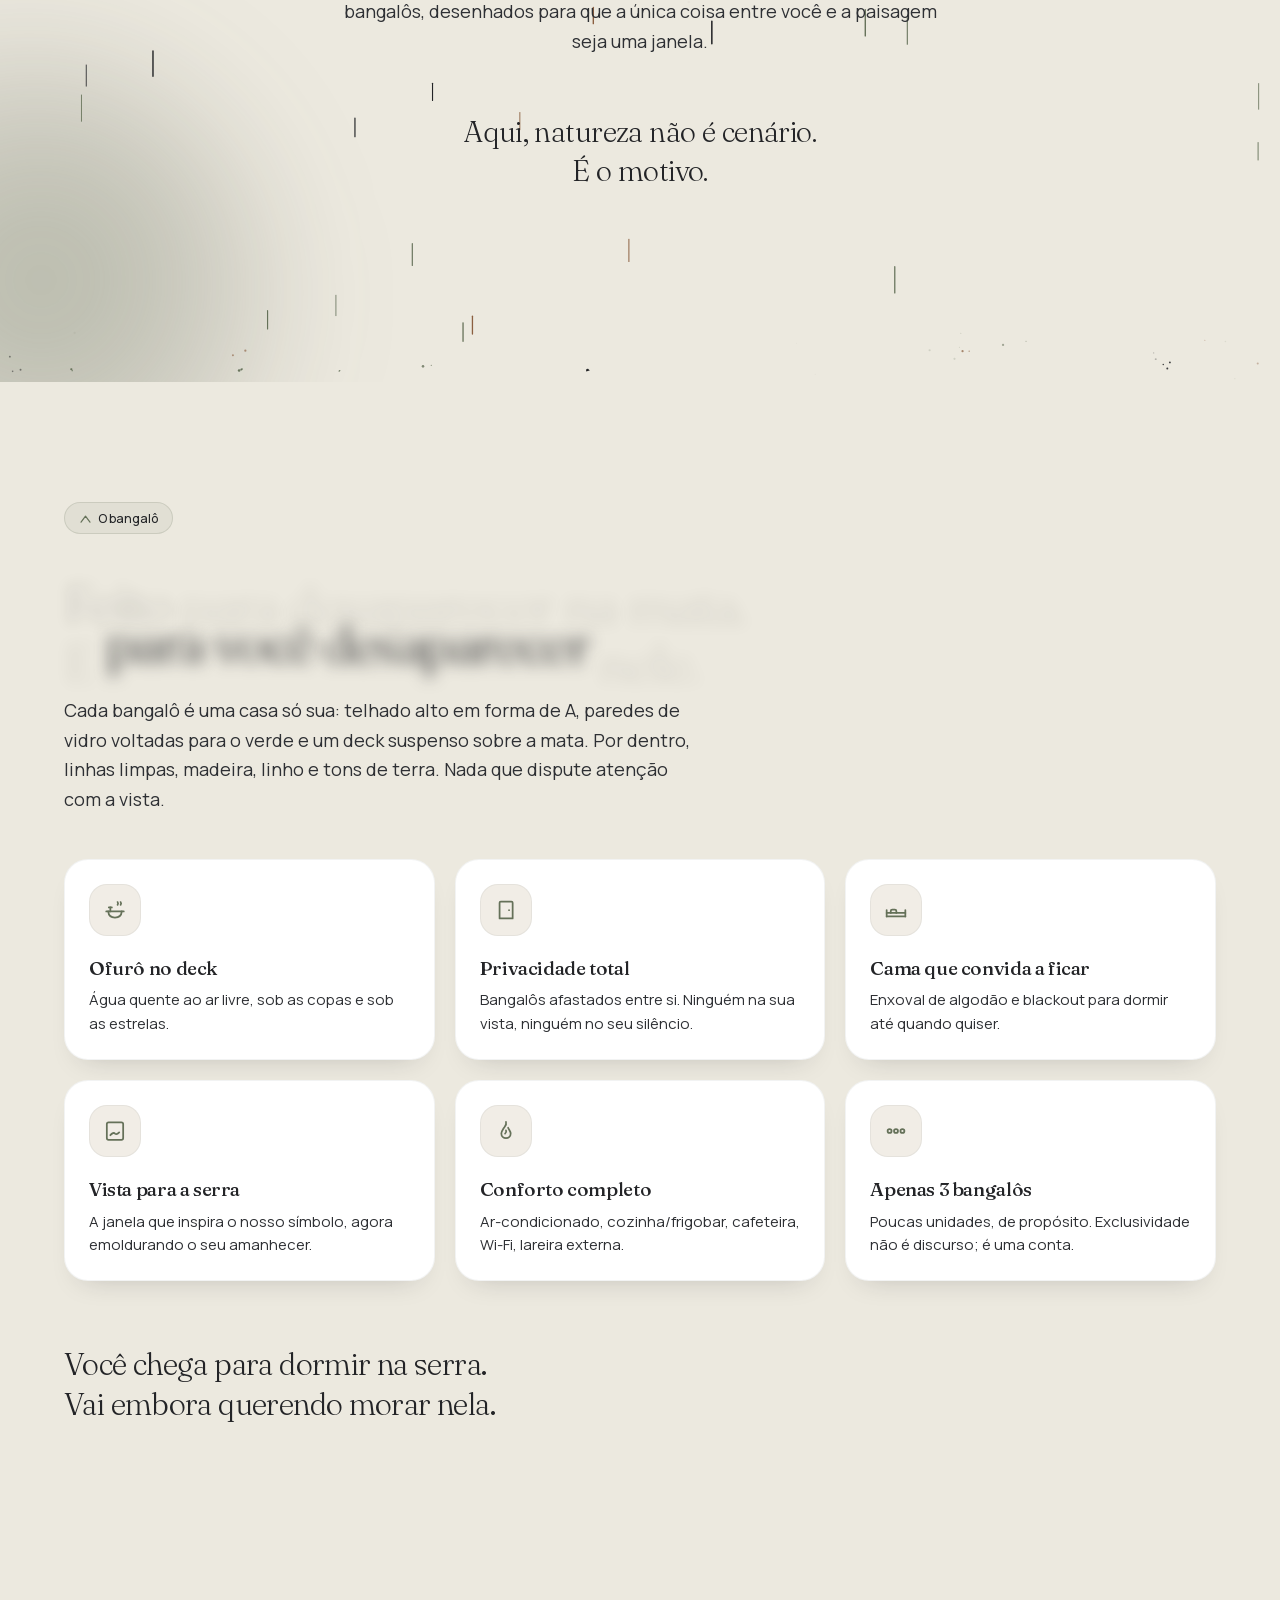
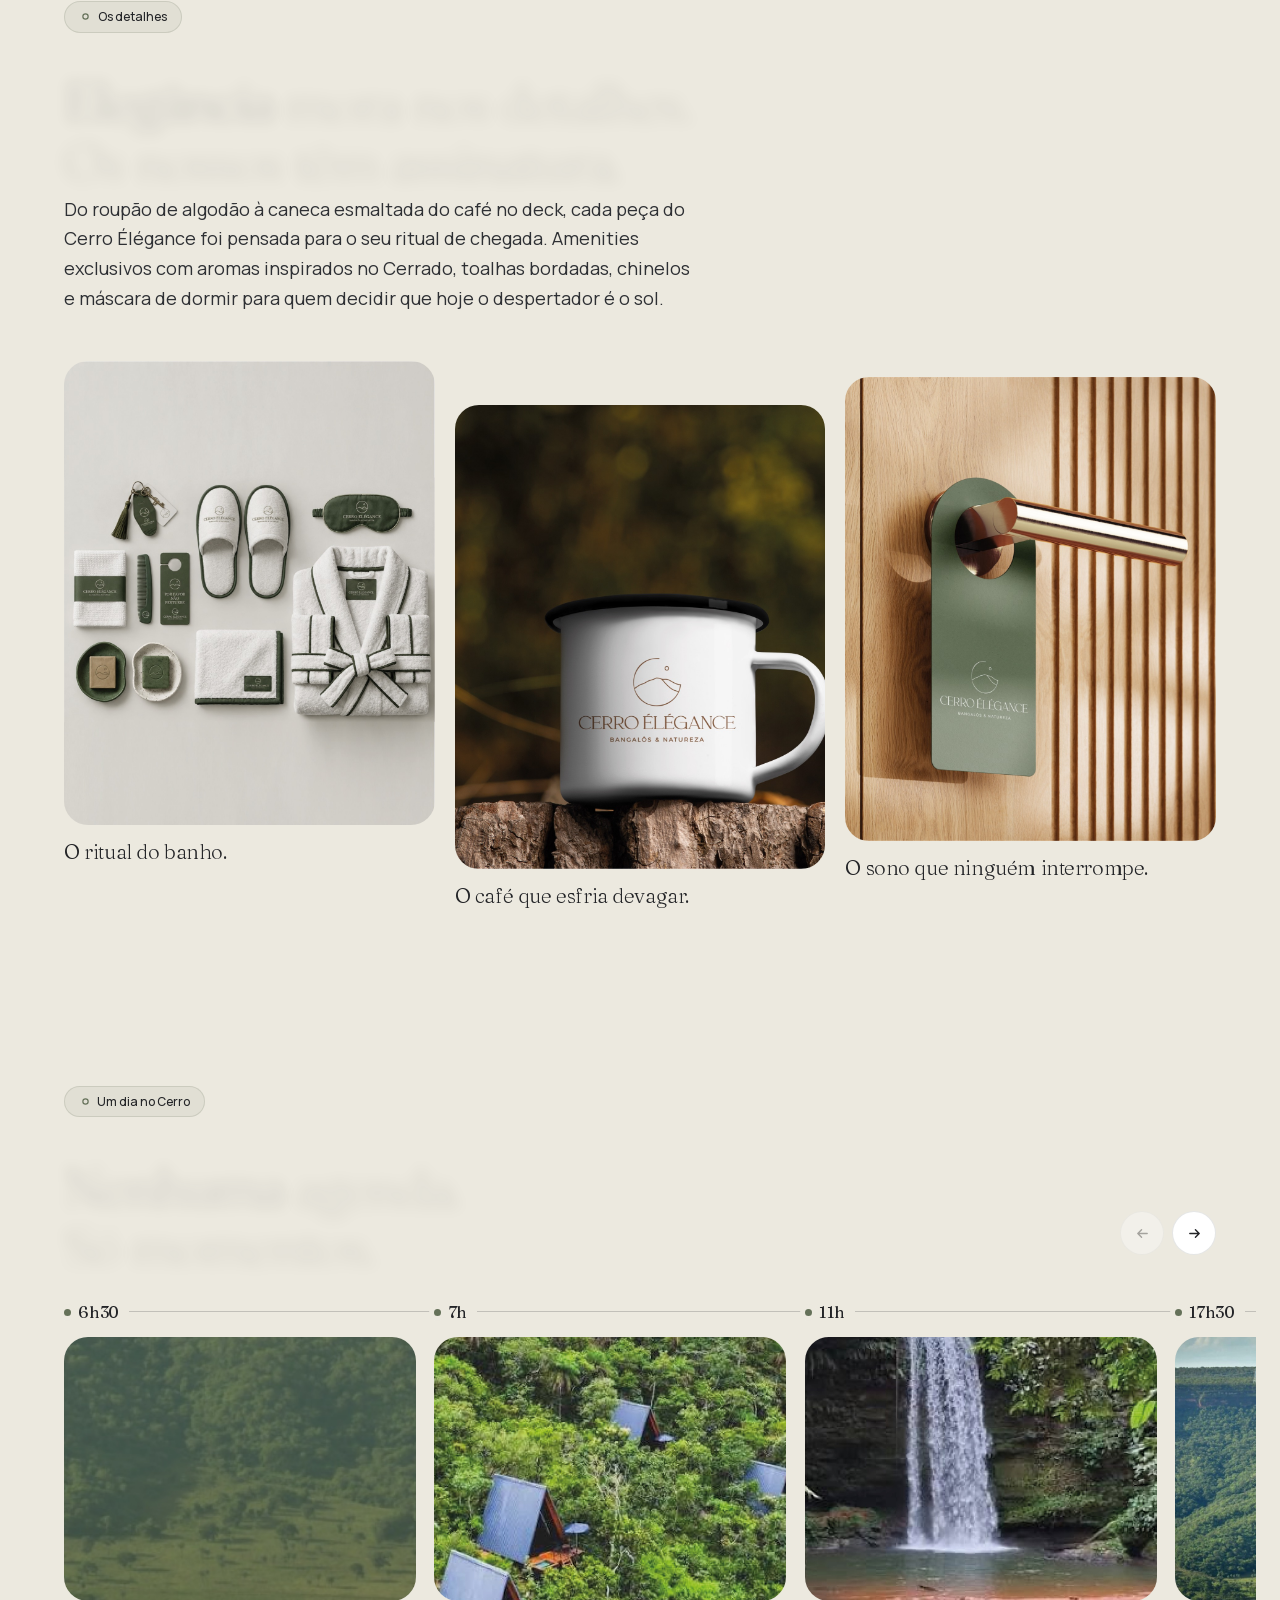
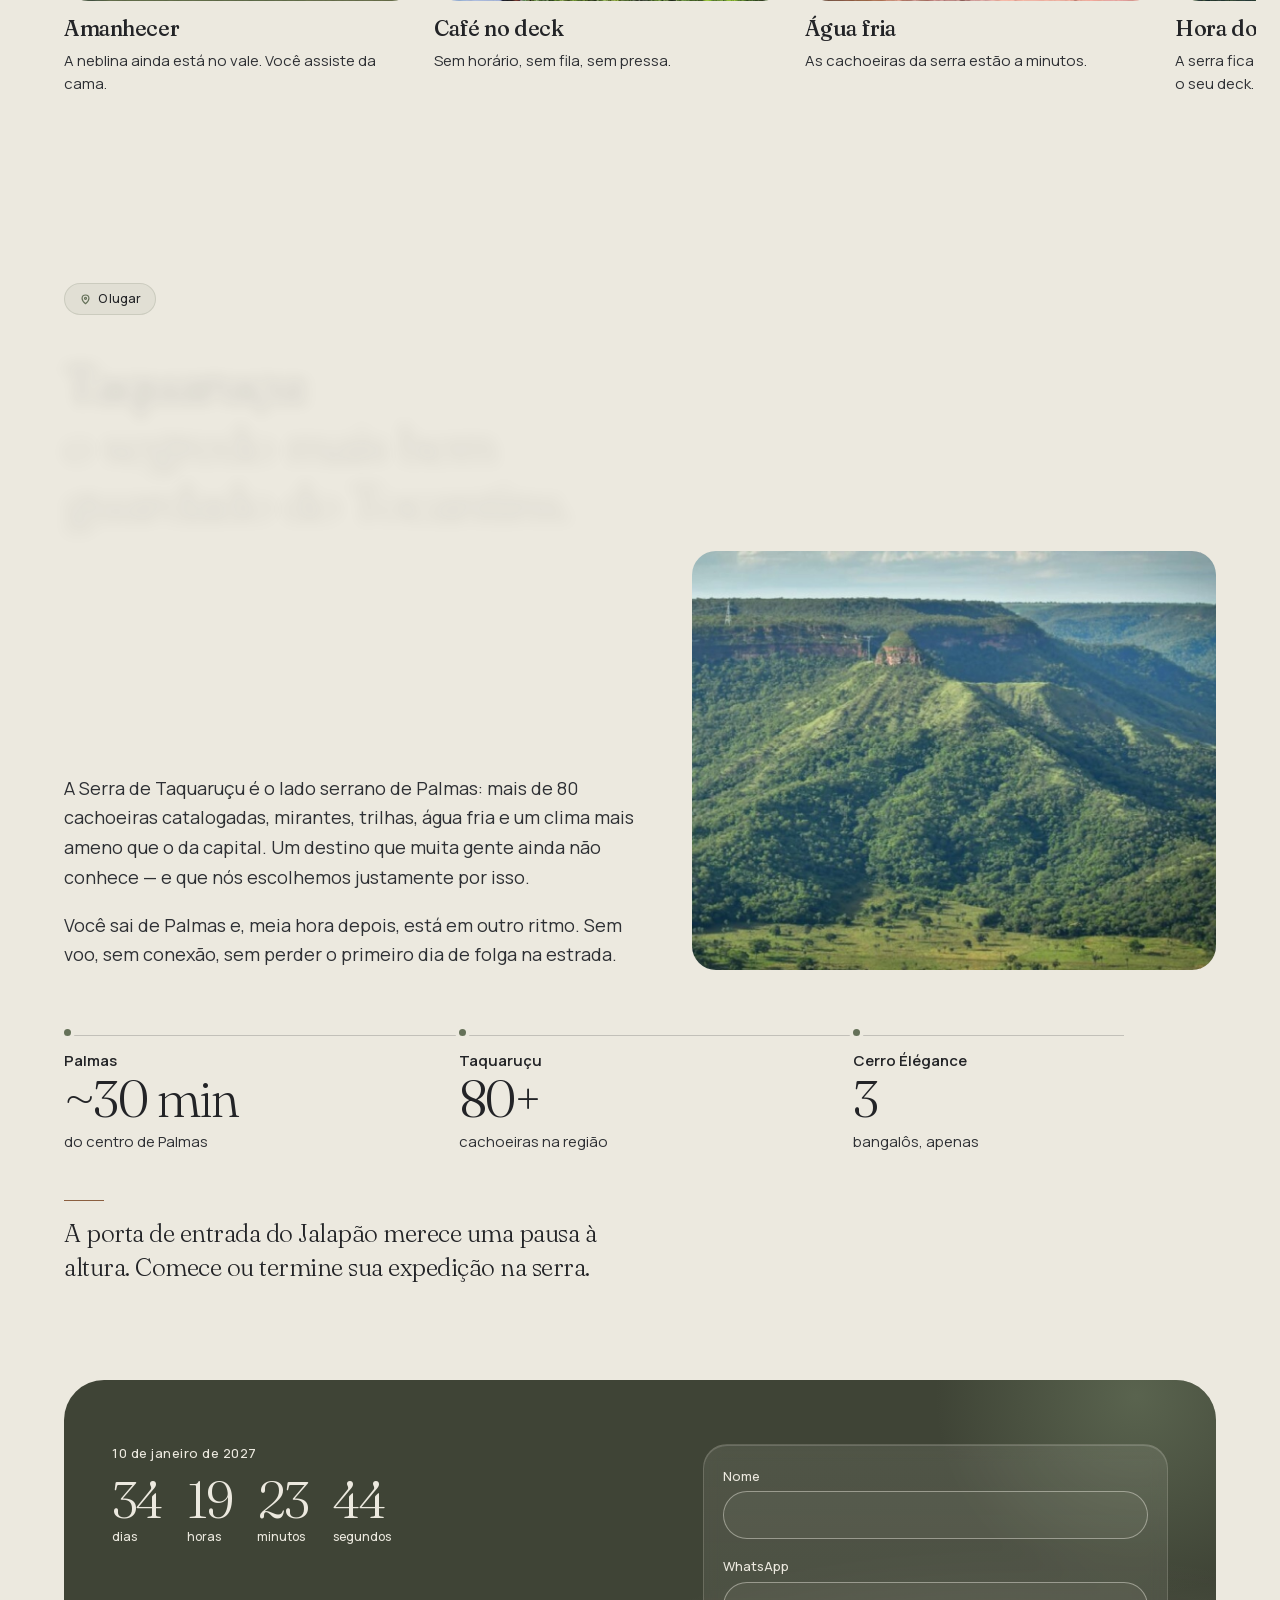
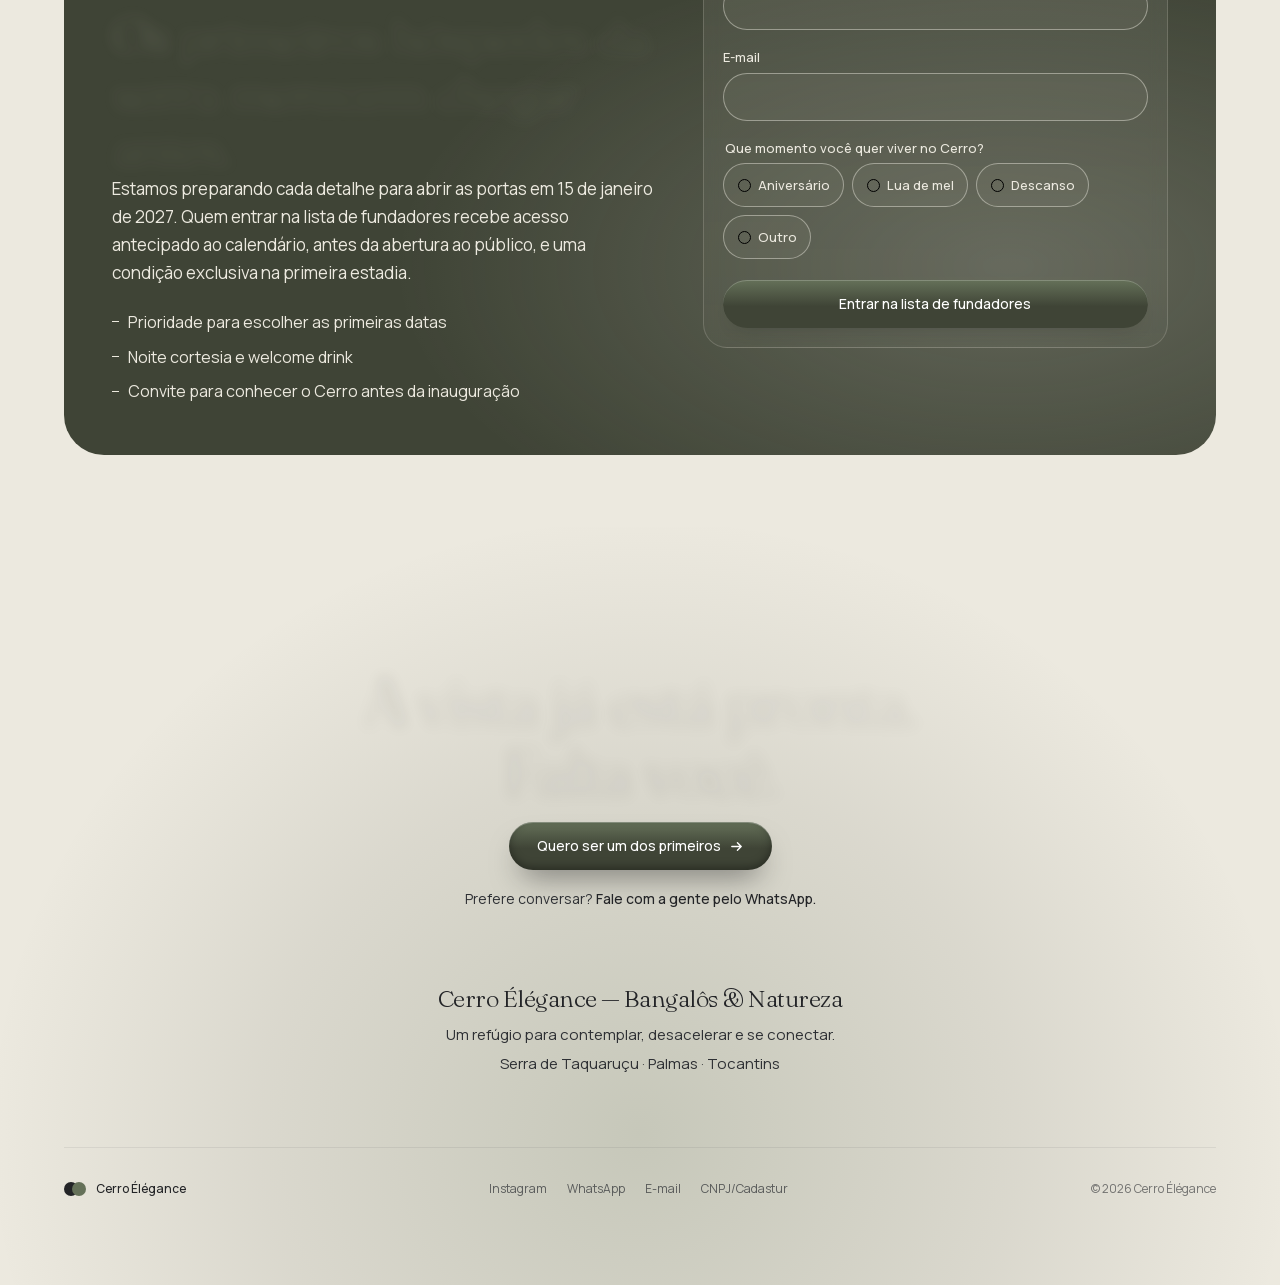
==== commit c8a56278: "Recoloca o texto e o formulário nas colunas do desktop." ====
--- a/index.html
+++ b/index.html
@@ -305,6 +305,7 @@
   <section class="fundadores" id="fundadores" aria-labelledby="fundadores-title" data-reveal>
     <div class="fundadores-shell">
       <div class="fundadores-grid">
+        <div class="fundadores-lado">
         <div class="fundadores-contagem">
           <p class="fundadores-quando">10 de janeiro de 2027</p>
           <p class="fundadores-leitura" id="fundadores-leitura" aria-live="polite"></p>
@@ -323,6 +324,7 @@
             <li>Noite cortesia e welcome drink</li>
             <li>Convite para conhecer o Cerro antes da inauguração</li>
           </ul>
+        </div>
         </div>
         <form class="fundadores-form" id="lista-fundadores" novalidate>
           <div class="fundadores-field">
--- a/css/styles.css
+++ b/css/styles.css
@@ -208,8 +208,8 @@
 .hero-veil {
   position: absolute;
   inset: 0;
-  background:
-    radial-gradient(ellipse 78% 68% at 50% 46%, rgba(0, 0, 0, 0.46), rgba(0, 0, 0, 0.2) 72%);
+  background: #000;
+  opacity: 0.5;
 }
 
 .hero-copy {
@@ -1322,9 +1322,16 @@
 }
 
 .fundadores-contagem,
+.fundadores-lado,
 .fundadores-grid {
   position: relative;
   z-index: 1;
+}
+
+.fundadores-lado {
+  display: grid;
+  gap: 2.75rem;
+  align-content: start;
 }
 
 .fundadores-quando {
@@ -1628,24 +1635,8 @@
 @media (min-width: 960px) {
   .fundadores-grid {
     grid-template-columns: minmax(0, 1.05fr) minmax(18rem, 0.9fr);
-    grid-template-areas:
-      "count form"
-      "copy form";
     column-gap: 3rem;
-    row-gap: 2.75rem;
     align-items: start;
-  }
-
-  .fundadores-contagem {
-    grid-area: count;
-  }
-
-  .fundadores-copy {
-    grid-area: copy;
-  }
-
-  .fundadores-form {
-    grid-area: form;
   }
 }
 
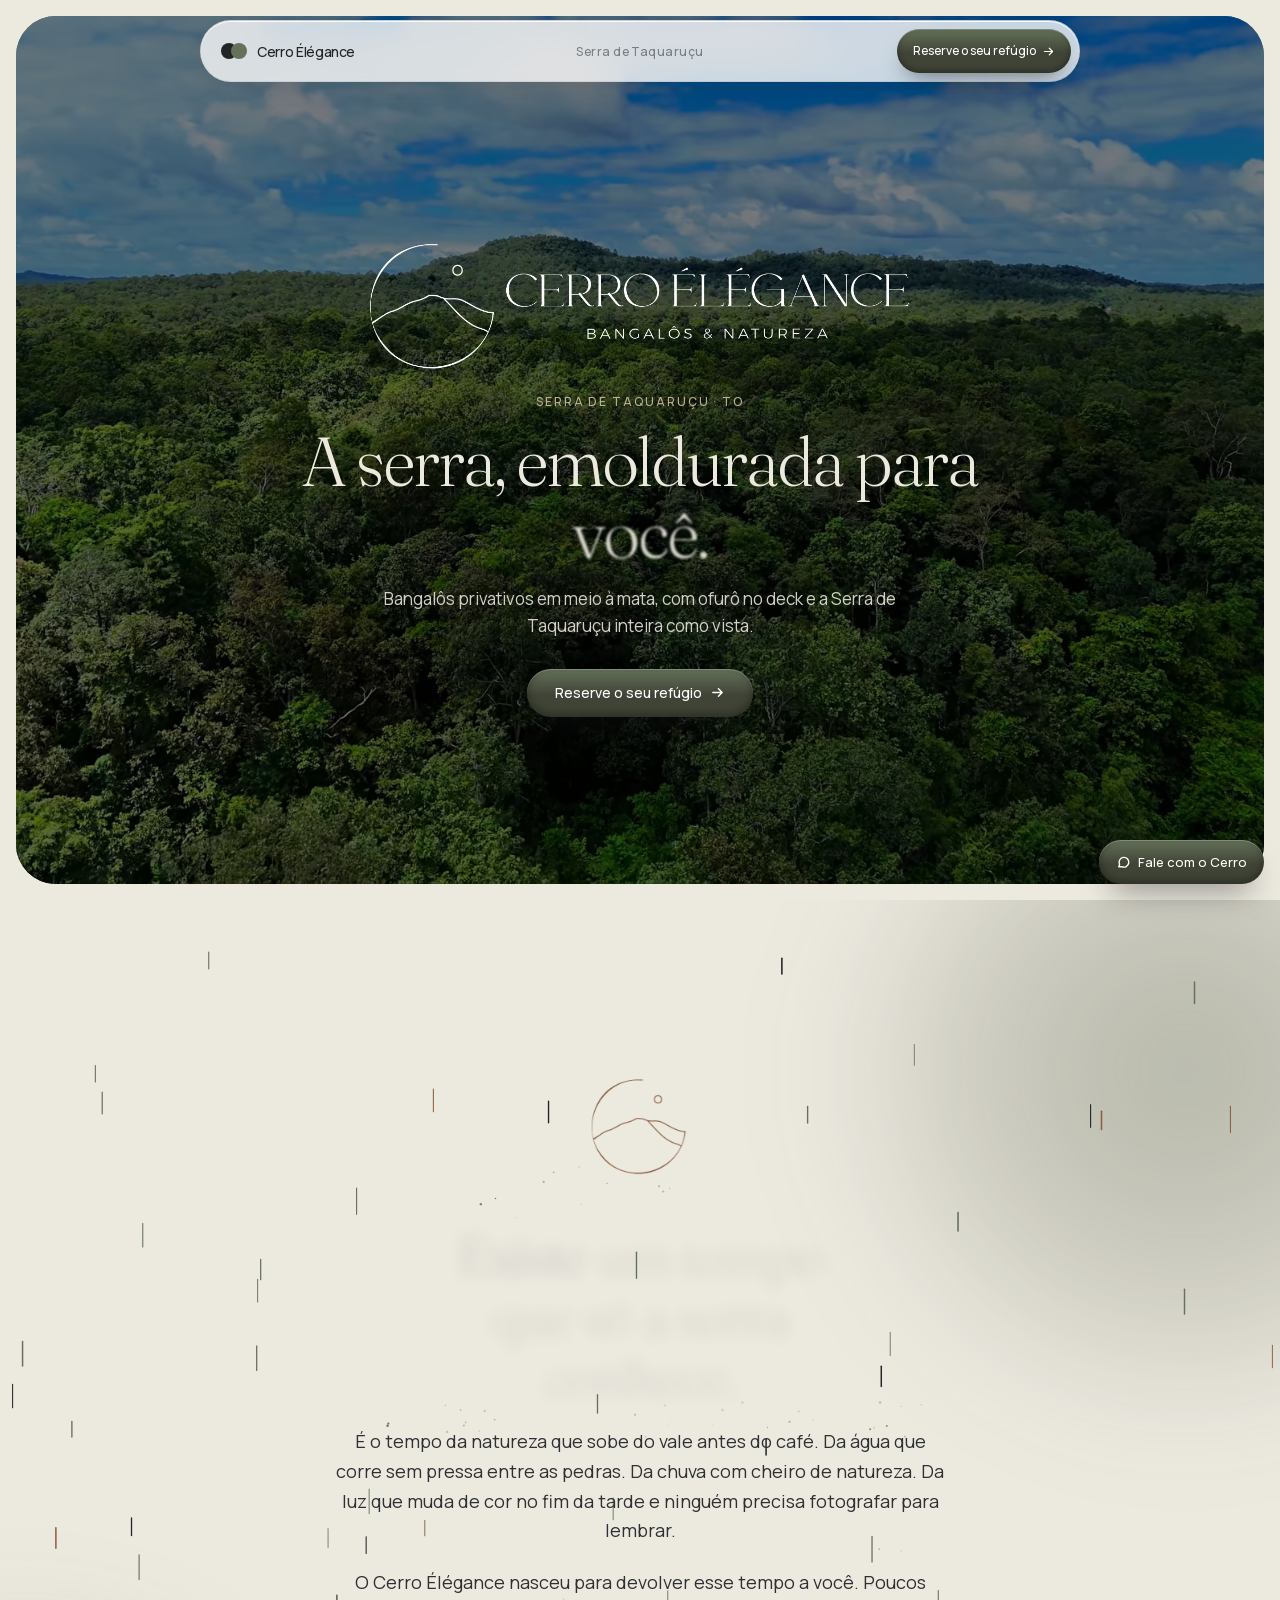
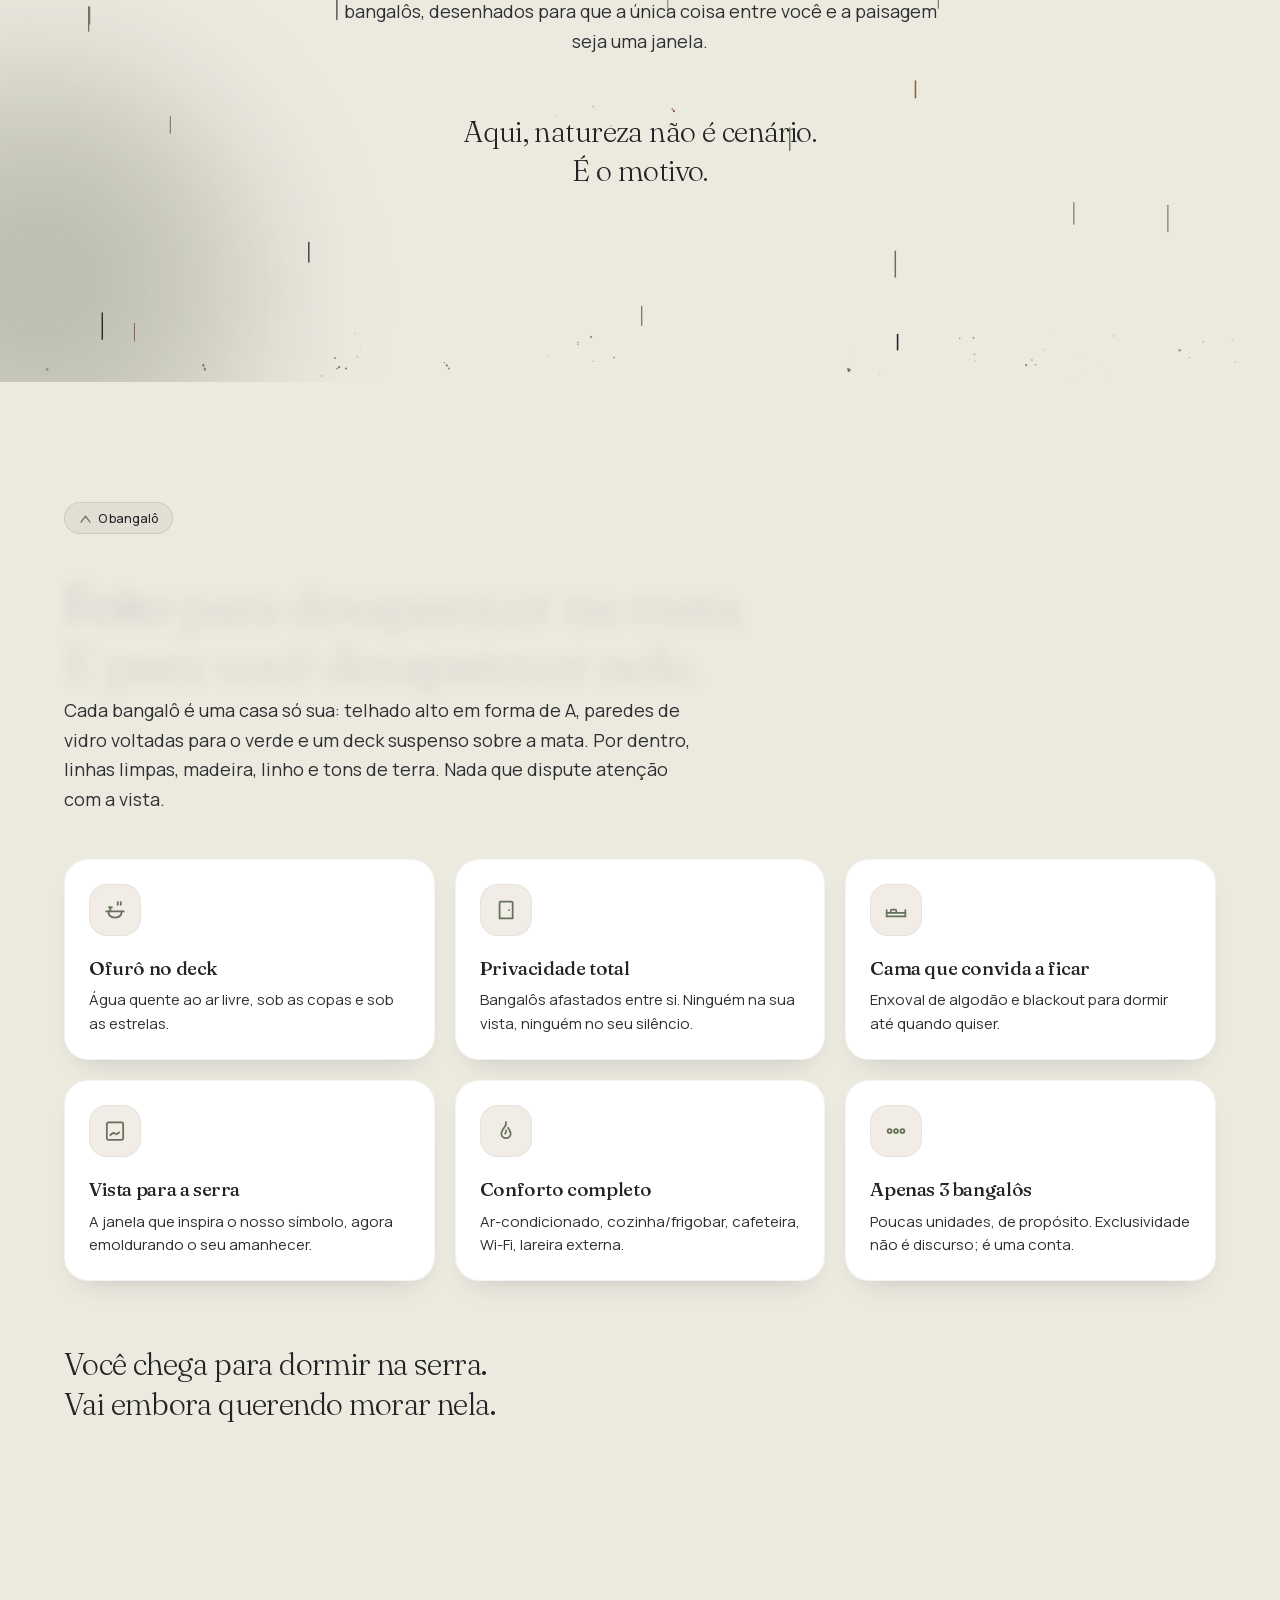
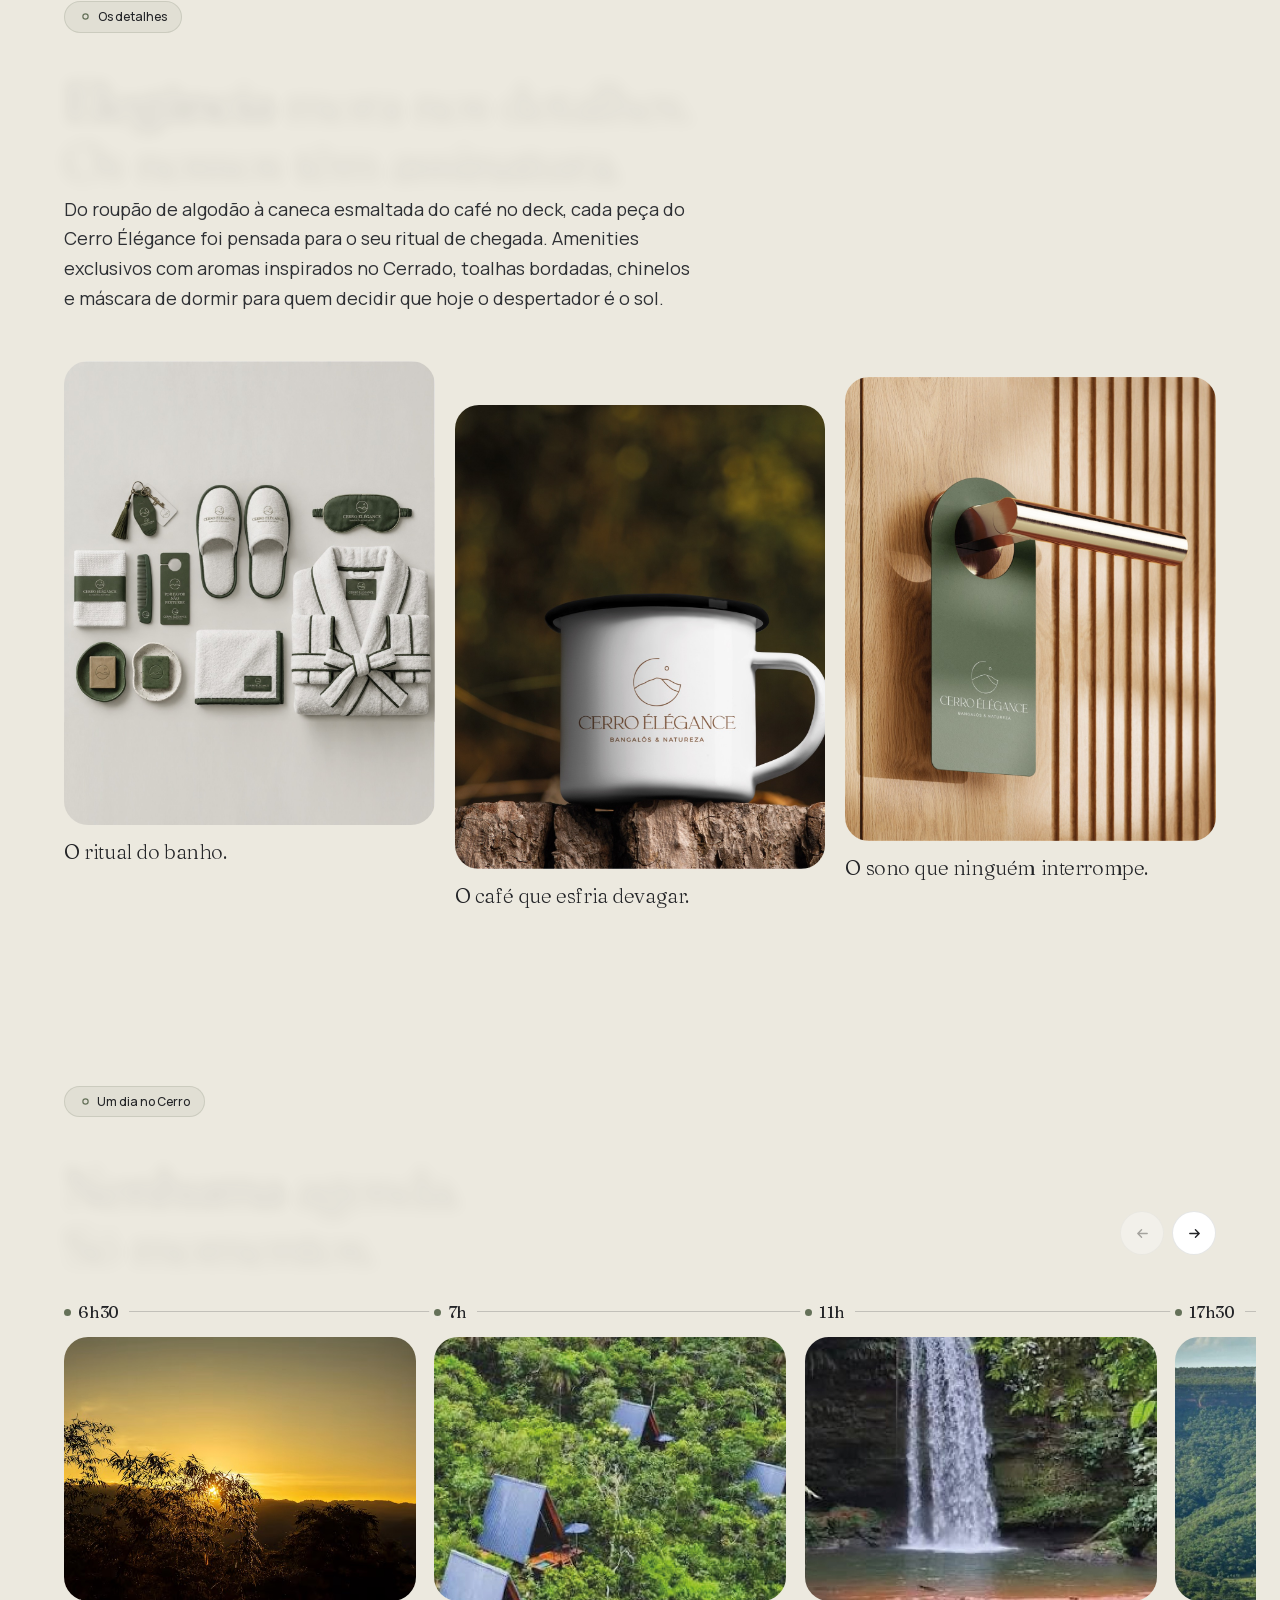
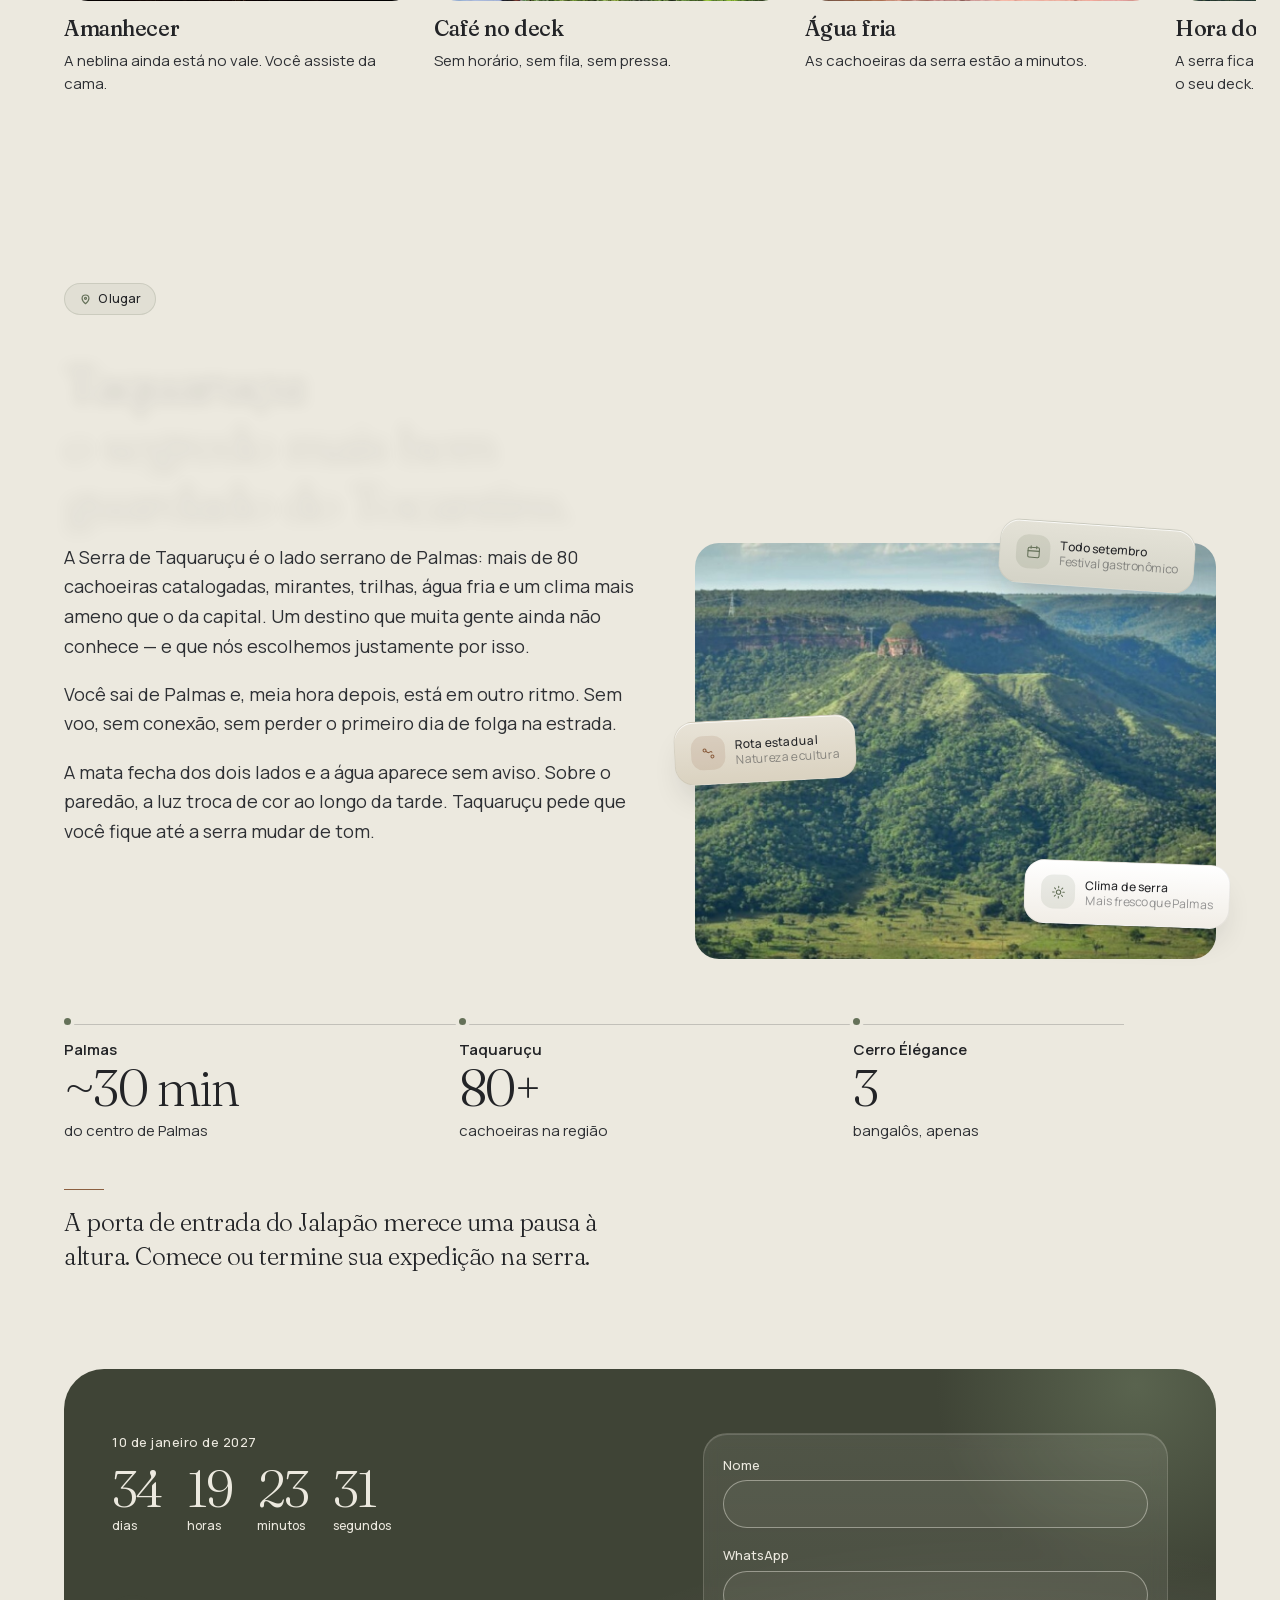
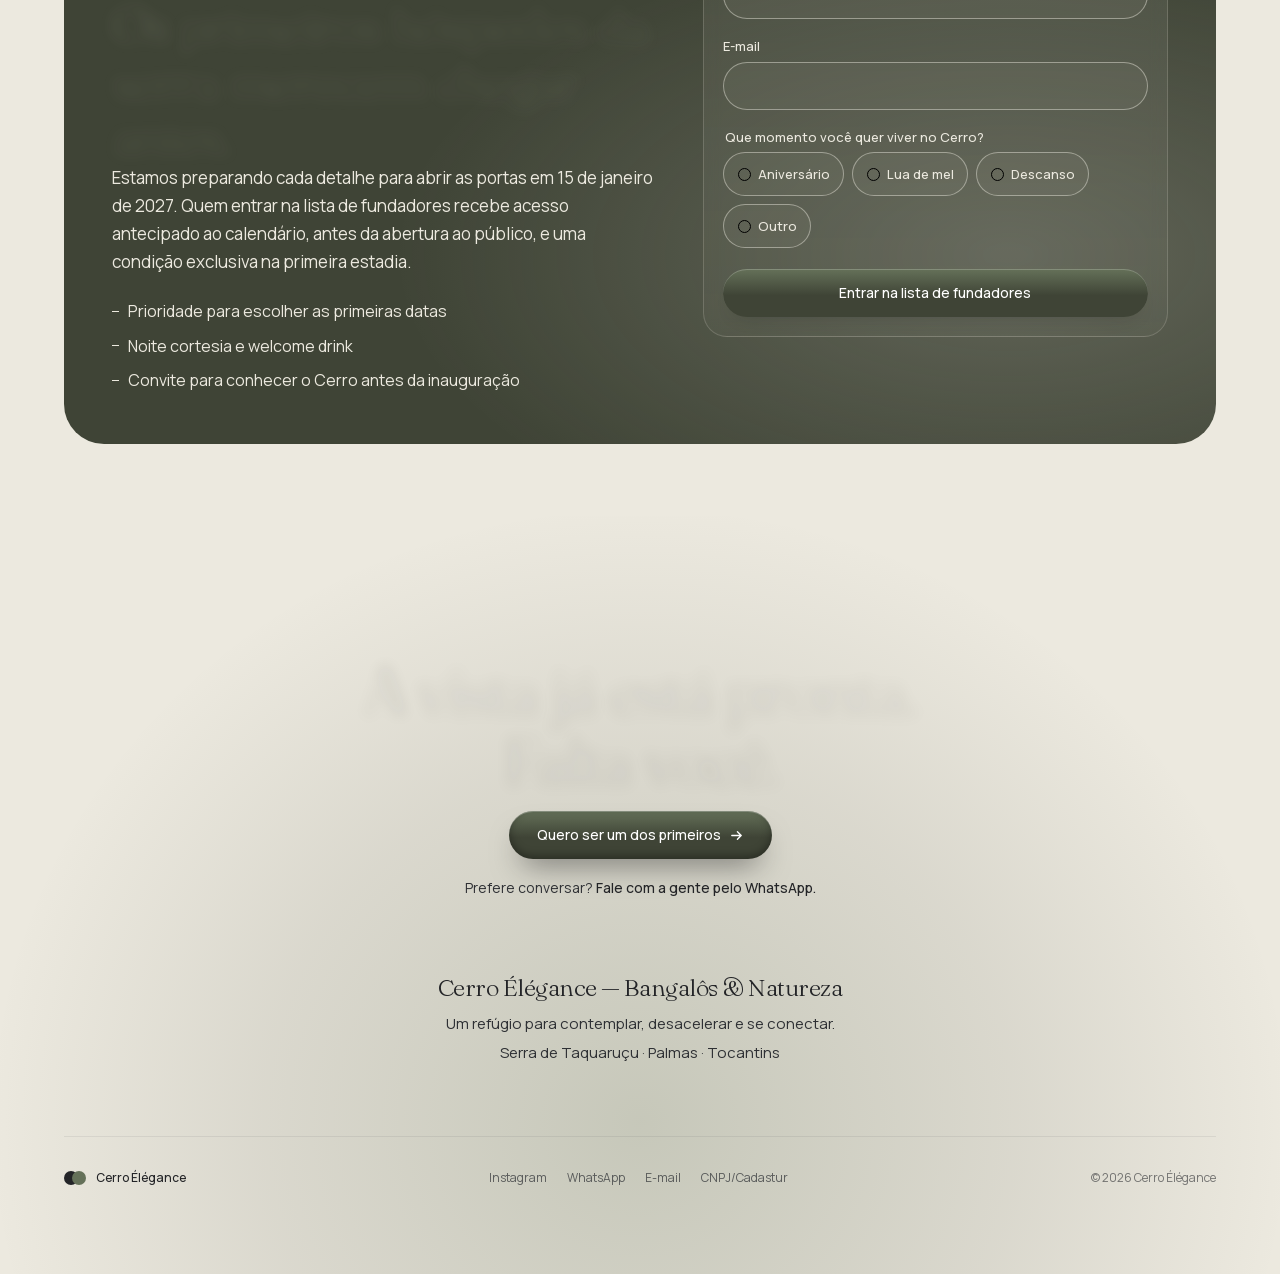
==== commit 6fb034fc: "Alinha o texto de Taquaruçu à foto e circula a imagem com os selos. Co-authored-by: Cursor <cursorag" ====
--- a/index.html
+++ b/index.html
@@ -273,9 +273,49 @@
         <div class="lugar-copy">
           <p>A Serra de Taquaruçu é o lado serrano de Palmas: mais de 80 cachoeiras catalogadas, mirantes, trilhas, água fria e um clima mais ameno que o da capital. Um destino que muita gente ainda não conhece — e que nós escolhemos justamente por isso.</p>
           <p>Você sai de Palmas e, meia hora depois, está em outro ritmo. Sem voo, sem conexão, sem perder o primeiro dia de folga na estrada.</p>
+          <p>A mata fecha dos dois lados e a água aparece sem aviso. Sobre o paredão, a luz troca de cor ao longo da tarde. Taquaruçu pede que você fique até a serra mudar de tom.</p>
         </div>
         <figure class="lugar-foto">
           <img src="assets/dia/hora-dourada.jpg" width="1400" height="875" alt="Vista aérea do chapadão da Serra de Taquaruçu, com o paredão e o vale coberto de mata." loading="lazy" decoding="async">
+          <ul class="lugar-selos">
+            <li class="lugar-selo lugar-selo-festa">
+              <span class="lugar-selo-ico" aria-hidden="true">
+                <svg viewBox="0 0 24 24" width="17" height="17">
+                  <rect x="4" y="5.5" width="16" height="14" rx="2"/>
+                  <path d="M4 10.5h16M8 3.5v3.5M16 3.5v3.5"/>
+                </svg>
+              </span>
+              <span class="lugar-selo-texto">
+                <strong>Todo setembro</strong>
+                <span>Festival gastronômico</span>
+              </span>
+            </li>
+            <li class="lugar-selo lugar-selo-rota">
+              <span class="lugar-selo-ico" aria-hidden="true">
+                <svg viewBox="0 0 24 24" width="17" height="17">
+                  <circle cx="6.5" cy="7.5" r="2.1"/>
+                  <circle cx="17.2" cy="16.5" r="2.1"/>
+                  <path d="M8.4 8.6c1.8 2.4 3.2 2.8 5.2 1.6 1.5-.9 2.4-1 3.2.4"/>
+                </svg>
+              </span>
+              <span class="lugar-selo-texto">
+                <strong>Rota estadual</strong>
+                <span>Natureza e cultura</span>
+              </span>
+            </li>
+            <li class="lugar-selo lugar-selo-clima">
+              <span class="lugar-selo-ico" aria-hidden="true">
+                <svg viewBox="0 0 24 24" width="17" height="17">
+                  <circle cx="12" cy="12" r="3.1"/>
+                  <path d="M12 3.8v2.1M12 18.1v2.1M3.8 12h2.1M18.1 12h2.1M6.2 6.2l1.5 1.5M16.3 16.3l1.5 1.5M17.8 6.2l-1.5 1.5M7.7 16.3l-1.5 1.5"/>
+                </svg>
+              </span>
+              <span class="lugar-selo-texto">
+                <strong>Clima de serra</strong>
+                <span>Mais fresco que Palmas</span>
+              </span>
+            </li>
+          </ul>
         </figure>
       </div>
       <ol class="lugar-rota" aria-label="De Palmas ao Cerro Élégance">
--- a/css/styles.css
+++ b/css/styles.css
@@ -1089,7 +1089,7 @@
 .lugar-corpo {
   display: grid;
   gap: 2rem;
-  margin-top: 2.5rem;
+  margin-top: 2rem;
 }
 
 .lugar-copy p {
@@ -1105,6 +1105,7 @@
 }
 
 .lugar-foto {
+  position: relative;
   margin: 0;
 }
 
@@ -1112,7 +1113,7 @@
   display: block;
   width: 100%;
   height: auto;
-  aspect-ratio: 4 / 3;
+  aspect-ratio: 5 / 4;
   object-fit: cover;
   object-position: 100% 38%;
   border-radius: var(--radius-card);
@@ -1123,6 +1124,114 @@
 .lugar-foto:hover img {
   transform: translateY(-2px);
 }
+
+.lugar-selos {
+  position: absolute;
+  inset: 0;
+  z-index: 1;
+  margin: 0;
+  padding: 0;
+  list-style: none;
+  pointer-events: none;
+}
+
+.lugar-selo {
+  position: absolute;
+  display: flex;
+  align-items: center;
+  gap: 0.5rem;
+  width: max-content;
+  max-width: 74%;
+  padding: 0.6rem 0.75rem;
+  border: 1px solid rgba(46, 48, 52, 0.06);
+  border-radius: 20px;
+  box-shadow:
+    0 1px 0 rgba(255, 255, 255, 0.8) inset,
+    0 18px 34px -16px rgba(35, 36, 39, 0.3);
+  pointer-events: auto;
+  transition: transform 0.3s;
+}
+
+.lugar-selo-texto {
+  display: flex;
+  flex-direction: column;
+  min-width: 0;
+}
+
+.lugar-selo strong {
+  color: var(--color-ink);
+  font-size: 0.6875rem;
+  font-weight: 500;
+  line-height: 1.25;
+}
+
+.lugar-selo-texto span {
+  color: rgba(46, 48, 52, 0.5);
+  font-size: 0.6875rem;
+  line-height: 1.3;
+}
+
+.lugar-selo-ico {
+  display: inline-flex;
+  flex: none;
+  align-items: center;
+  justify-content: center;
+  width: 28px;
+  height: 28px;
+  border-radius: 10px;
+}
+
+.lugar-selo-ico svg {
+  fill: none;
+  stroke: currentColor;
+  stroke-width: 1.5;
+  stroke-linecap: round;
+  stroke-linejoin: round;
+}
+
+.lugar-selo-festa {
+  top: 0.7rem;
+  right: 0.45rem;
+  background: var(--gradient-primary-wash);
+  transform: rotate(4deg);
+}
+
+.lugar-selo-festa .lugar-selo-ico {
+  background: rgba(101, 113, 89, 0.14);
+  color: var(--color-primary);
+}
+
+.lugar-selo-rota {
+  top: 44%;
+  left: -0.2rem;
+  background: var(--gradient-sand);
+  transform: rotate(-3deg);
+}
+
+.lugar-selo-rota .lugar-selo-ico {
+  background: rgba(139, 95, 64, 0.14);
+  color: var(--color-tertiary);
+}
+
+.lugar-selo-clima {
+  right: 0.45rem;
+  bottom: 0.7rem;
+  background: var(--gradient-porcelain);
+  border-color: rgba(46, 48, 52, 0.07);
+  box-shadow:
+    0 1px 0 rgba(255, 255, 255, 0.9) inset,
+    0 18px 34px -16px rgba(35, 36, 39, 0.3);
+  transform: rotate(2deg);
+}
+
+.lugar-selo-clima .lugar-selo-ico {
+  background: rgba(101, 113, 89, 0.12);
+  color: var(--color-primary);
+}
+
+.lugar-selo-festa:hover { transform: rotate(4deg) translateY(-2px); }
+.lugar-selo-rota:hover { transform: rotate(-3deg) translateY(-2px); }
+.lugar-selo-clima:hover { transform: rotate(2deg) translateY(-2px); }
 
 .lugar-rota {
   position: relative;
@@ -1247,12 +1356,50 @@
 @media (min-width: 900px) {
   .lugar-corpo {
     grid-template-columns: minmax(0, 1.05fr) minmax(0, 0.95fr);
-    gap: 3rem;
-    align-items: end;
+    gap: 3.5rem;
+    align-items: start;
   }
 
   .lugar-foto img {
     aspect-ratio: 5 / 4;
+  }
+
+  .lugar-selo {
+    gap: 0.625rem;
+    max-width: none;
+    padding: 0.875rem 1rem;
+  }
+
+  .lugar-selo strong,
+  .lugar-selo-texto span {
+    font-size: 0.75rem;
+  }
+
+  .lugar-selo-ico {
+    width: 34px;
+    height: 34px;
+    border-radius: 12px;
+  }
+
+  .lugar-selo-festa {
+    top: -1.15rem;
+    right: 4%;
+    bottom: auto;
+    left: auto;
+  }
+
+  .lugar-selo-rota {
+    top: 42%;
+    left: -1.35rem;
+    right: auto;
+    bottom: auto;
+  }
+
+  .lugar-selo-clima {
+    top: auto;
+    right: -0.85rem;
+    bottom: 8%;
+    left: auto;
   }
 
   .lugar-rota {
@@ -1926,8 +2073,14 @@
   }
 
   .lugar-foto img,
+  .lugar-foto:hover img,
+  .lugar-selo,
+  .lugar-selo:hover {
+    transition: none;
+  }
+
+  .lugar-foto img,
   .lugar-foto:hover img {
-    transition: none;
     transform: none;
   }
 
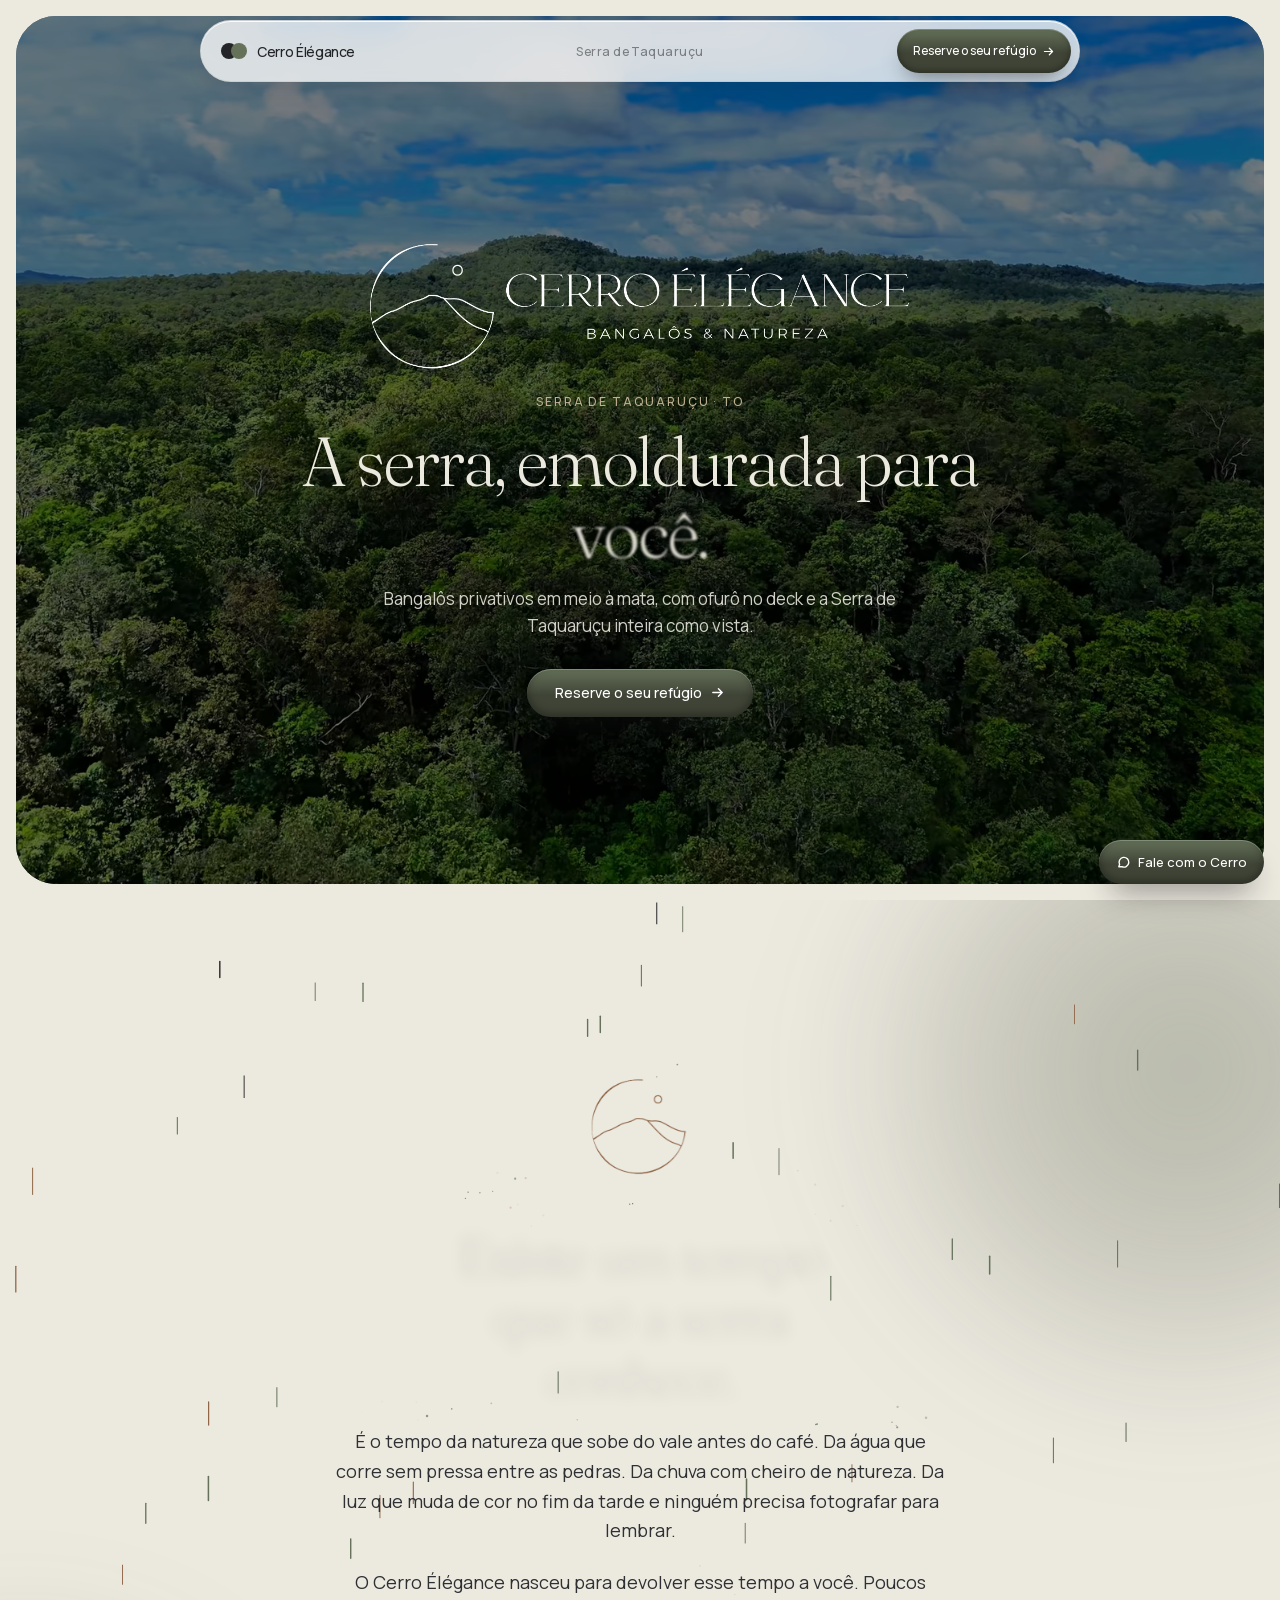
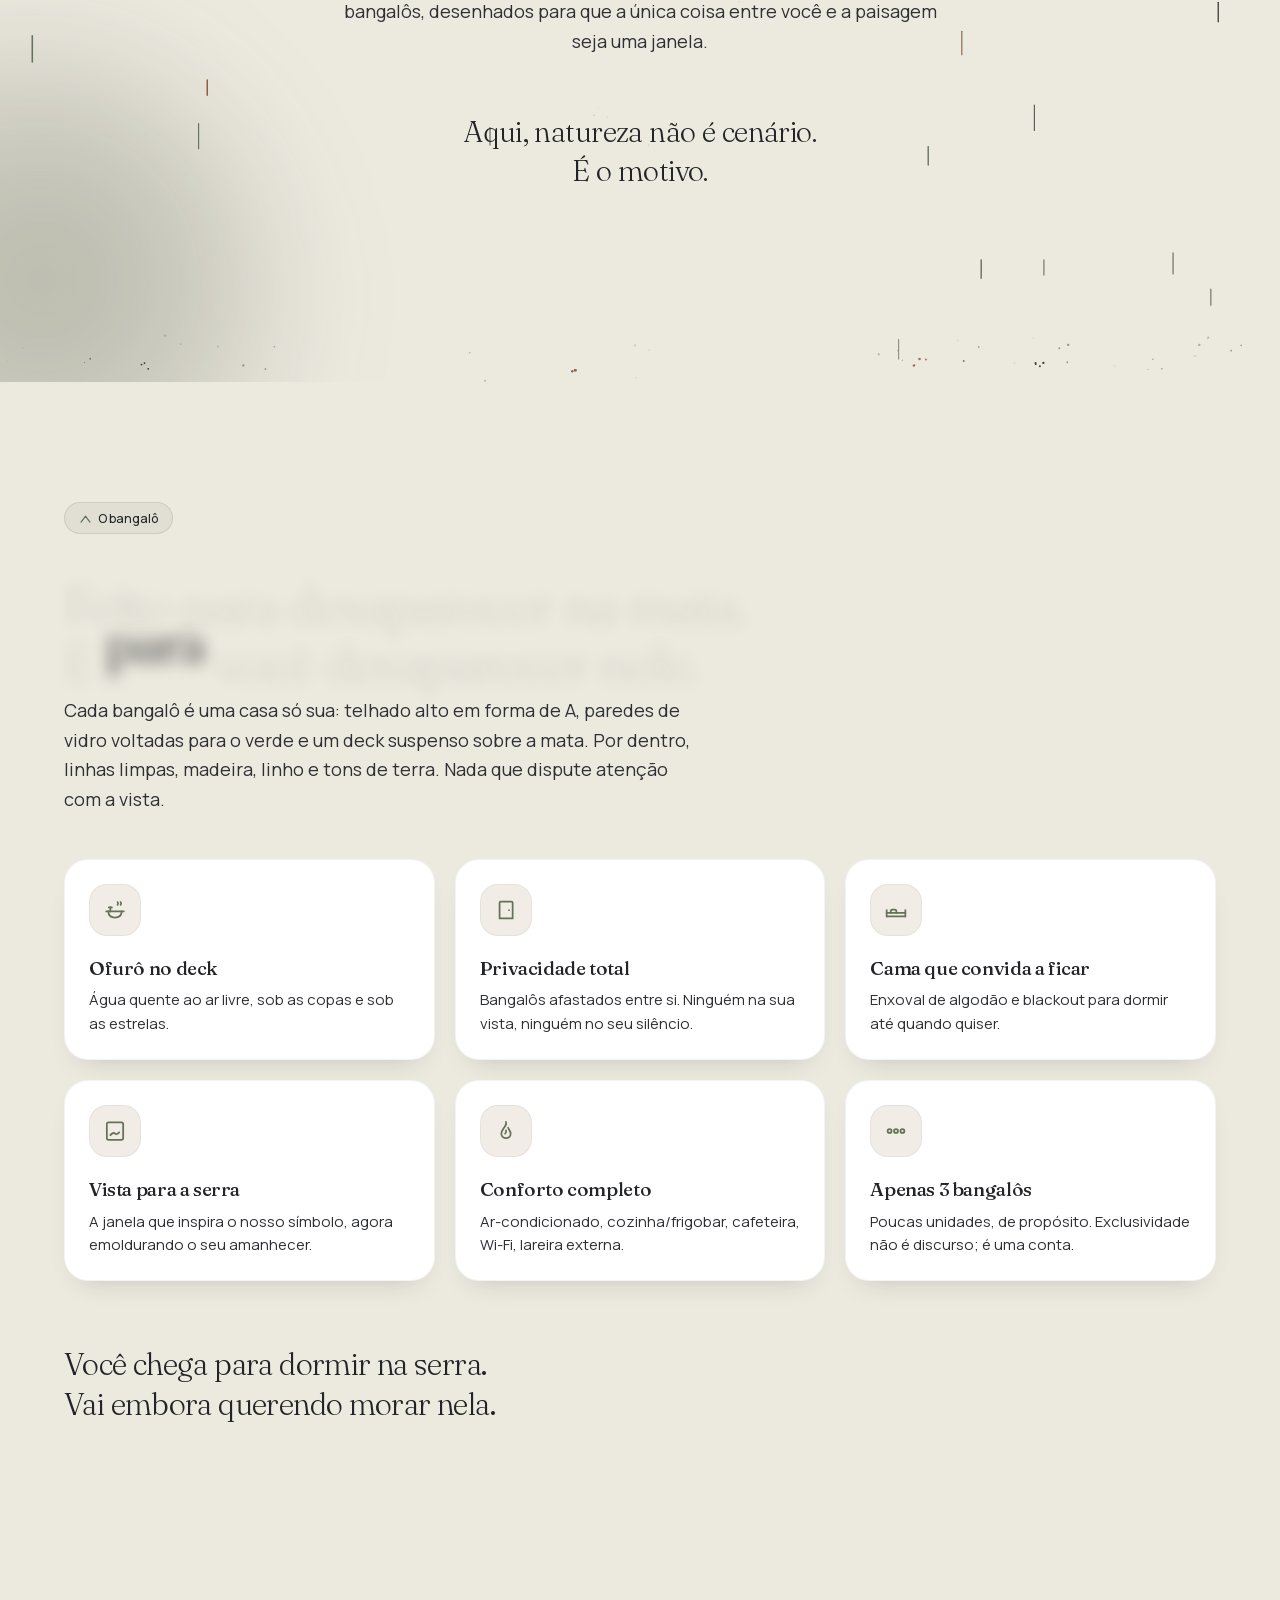
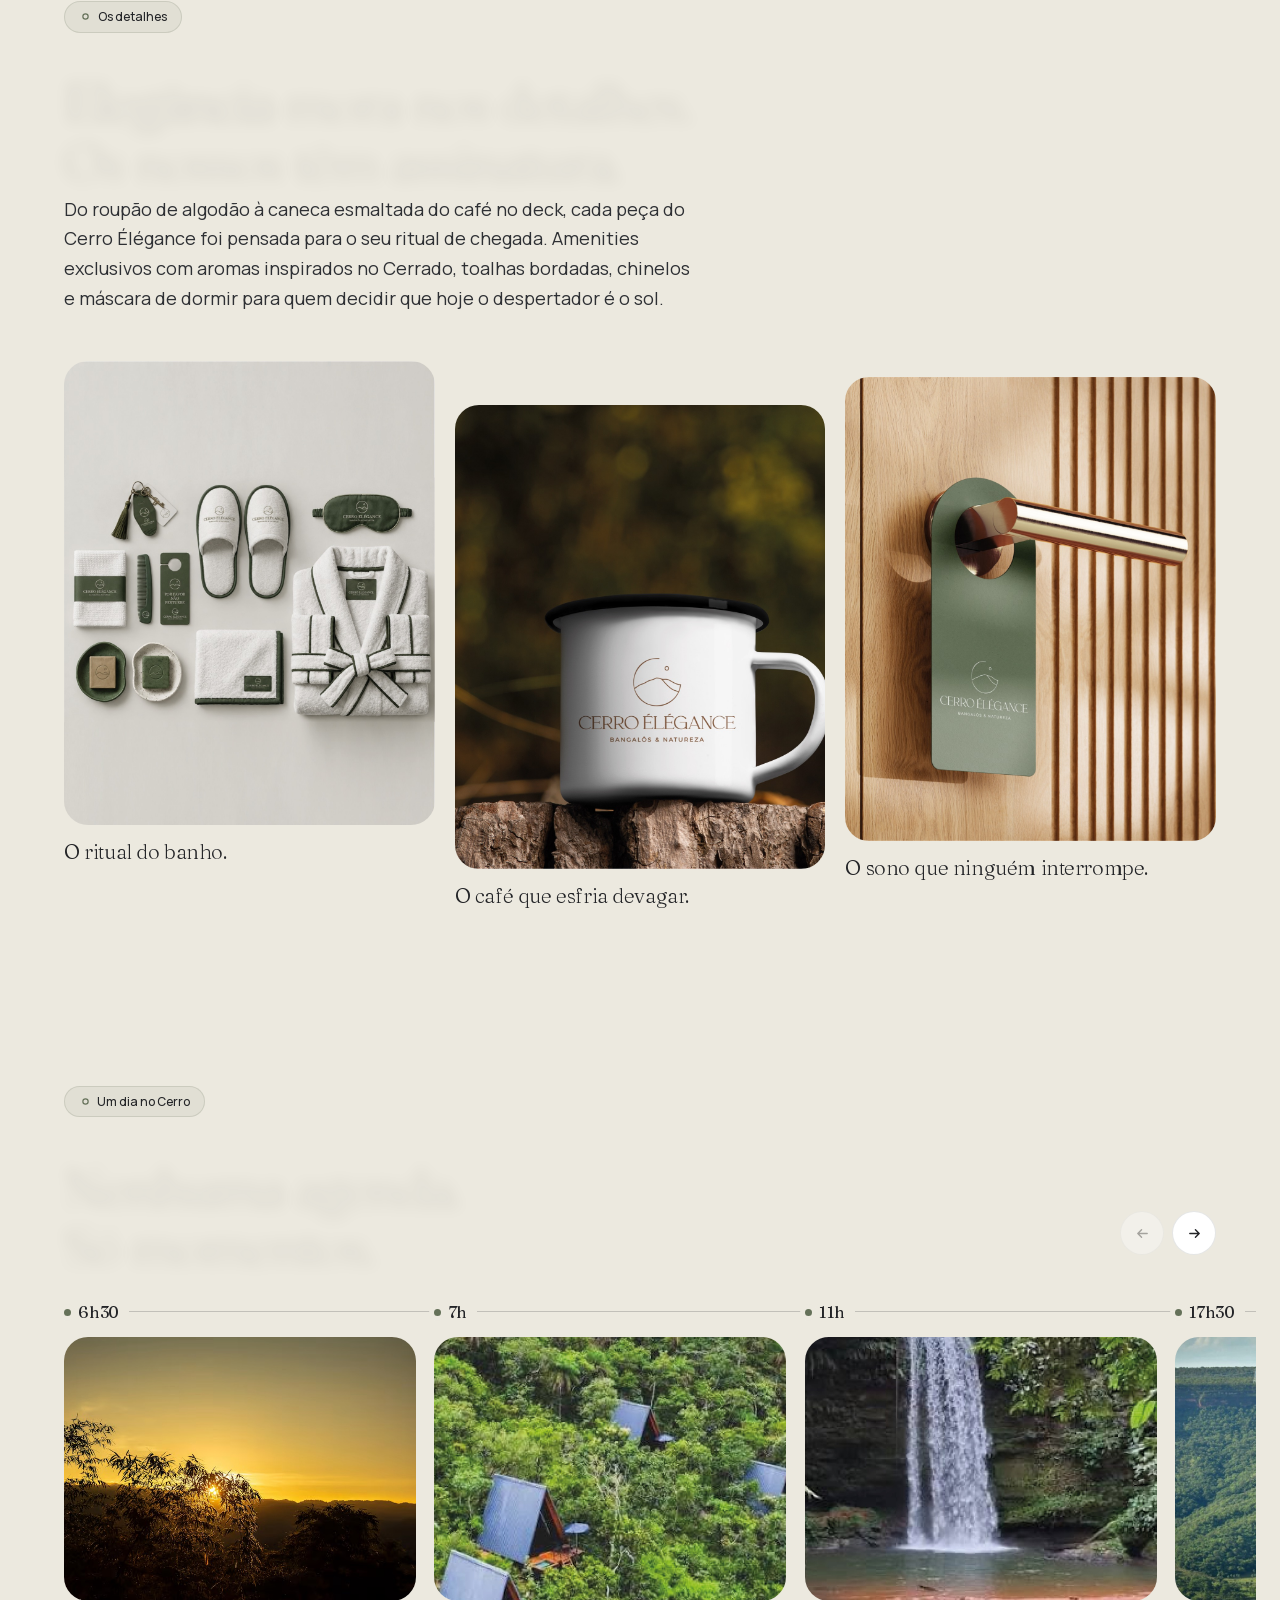
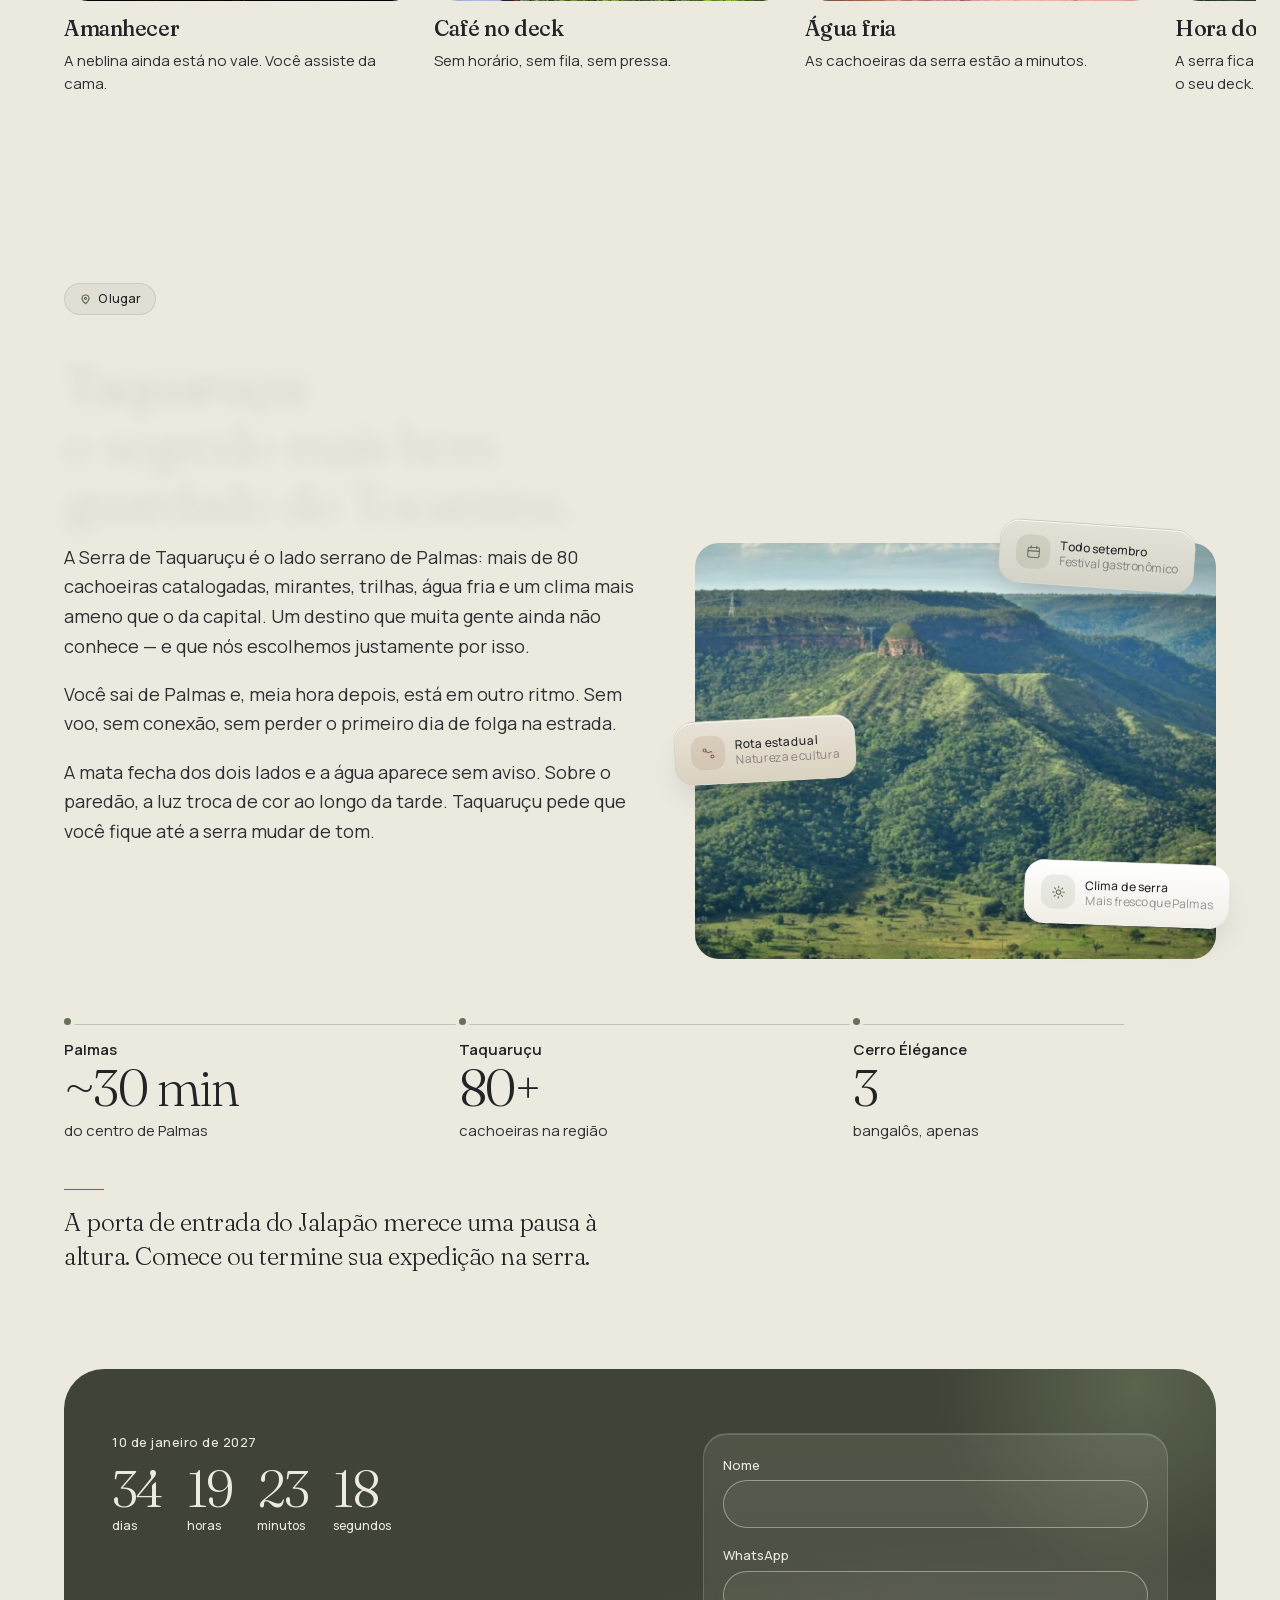
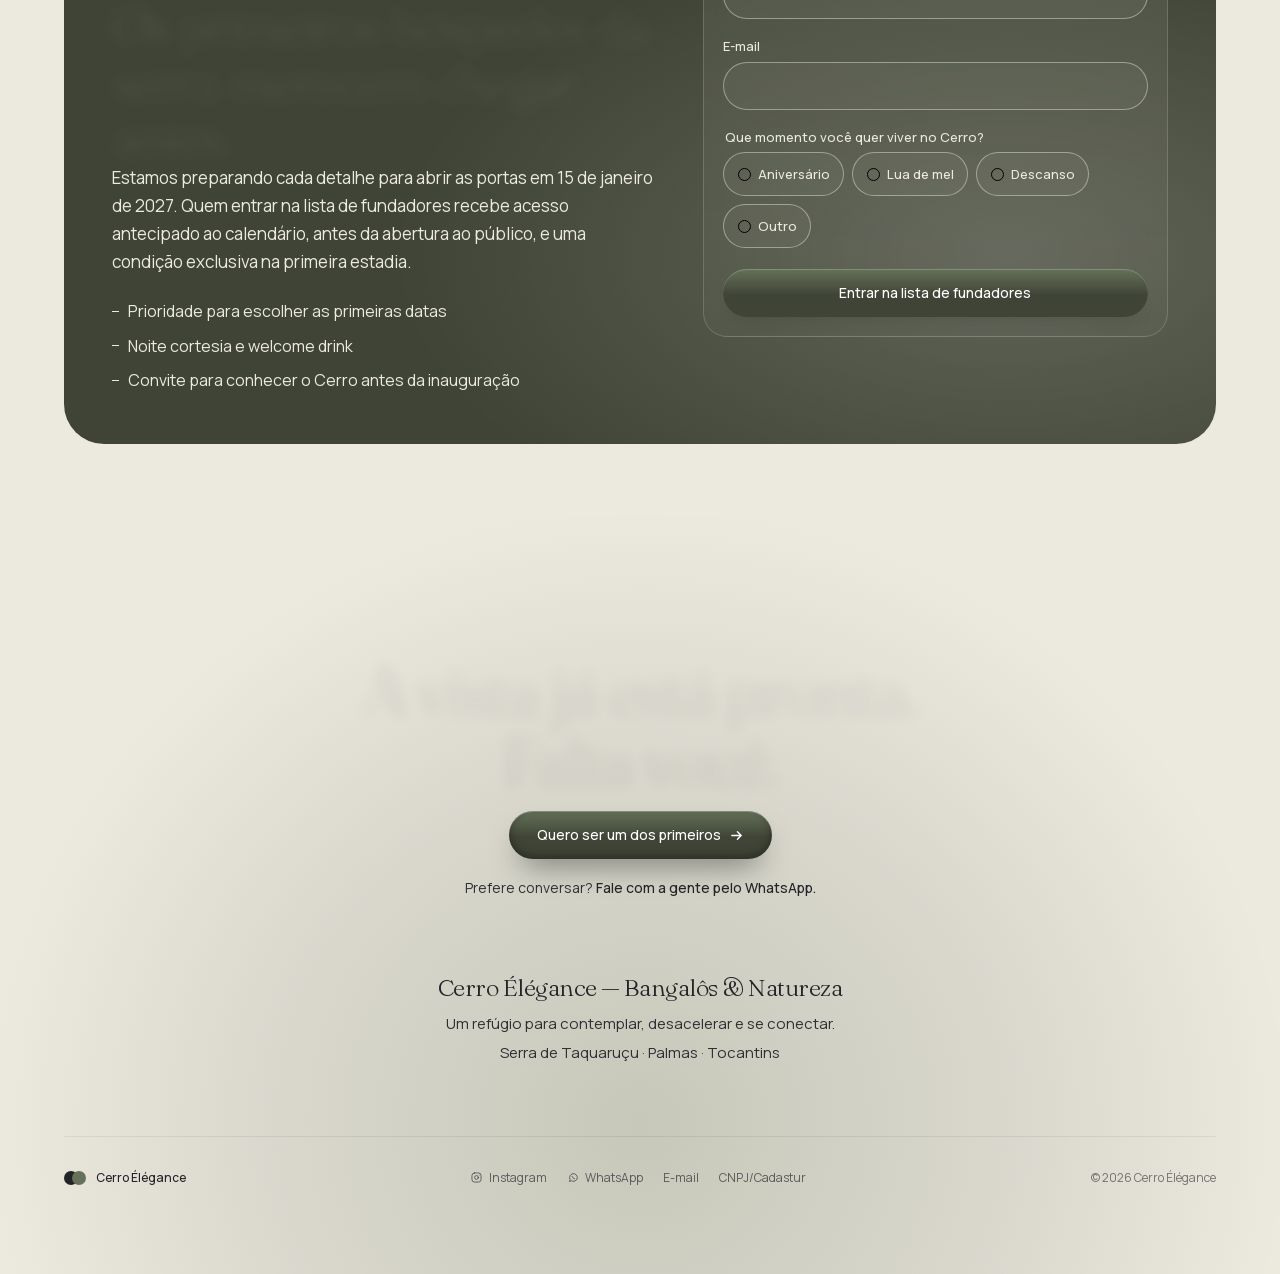
==== commit 6fdd45ab: "Liga o Instagram e o e-mail do rodapé e acrescenta os ícones finos. Co-authored-by: Cursor <cursorag" ====
--- a/index.html
+++ b/index.html
@@ -434,8 +434,21 @@
         Cerro Élégance
       </a>
       <nav class="fecho-nav" aria-label="Contato">
-        <a data-contato="instagram">Instagram</a>
-        <a data-contato="whatsapp">WhatsApp</a>
+        <a data-contato="instagram">
+          <svg viewBox="0 0 16 16" width="13" height="13" aria-hidden="true">
+            <rect x="2.4" y="2.4" width="11.2" height="11.2" rx="3.2"/>
+            <circle cx="8" cy="8" r="2.35"/>
+            <circle class="dot" cx="11.25" cy="4.8" r="0.6"/>
+          </svg>
+          Instagram
+        </a>
+        <a data-contato="whatsapp">
+          <svg viewBox="0 0 16 16" width="13" height="13" aria-hidden="true">
+            <path d="M3.15 12.55 3.8 10.35a4.75 4.75 0 1 1 1.95 1.9z"/>
+            <path d="M6.3 6.75c.15.65.65 1.35 1.2 1.9.5.5 1.2.9 1.85 1"/>
+          </svg>
+          WhatsApp
+        </a>
         <a data-contato="email">E-mail</a>
         <span>CNPJ/Cadastur</span>
       </nav>
--- a/css/styles.css
+++ b/css/styles.css
@@ -1925,6 +1925,26 @@
 .fecho-nav span {
   color: inherit;
   text-decoration: none;
+}
+
+.fecho-nav a {
+  display: inline-flex;
+  align-items: center;
+  gap: 0.35rem;
+}
+
+.fecho-nav svg {
+  flex: none;
+  fill: none;
+  stroke: currentColor;
+  stroke-width: 1.15;
+  stroke-linecap: round;
+  stroke-linejoin: round;
+}
+
+.fecho-nav svg .dot {
+  fill: currentColor;
+  stroke: none;
 }
 
 .fecho-nav a[href]:hover {
